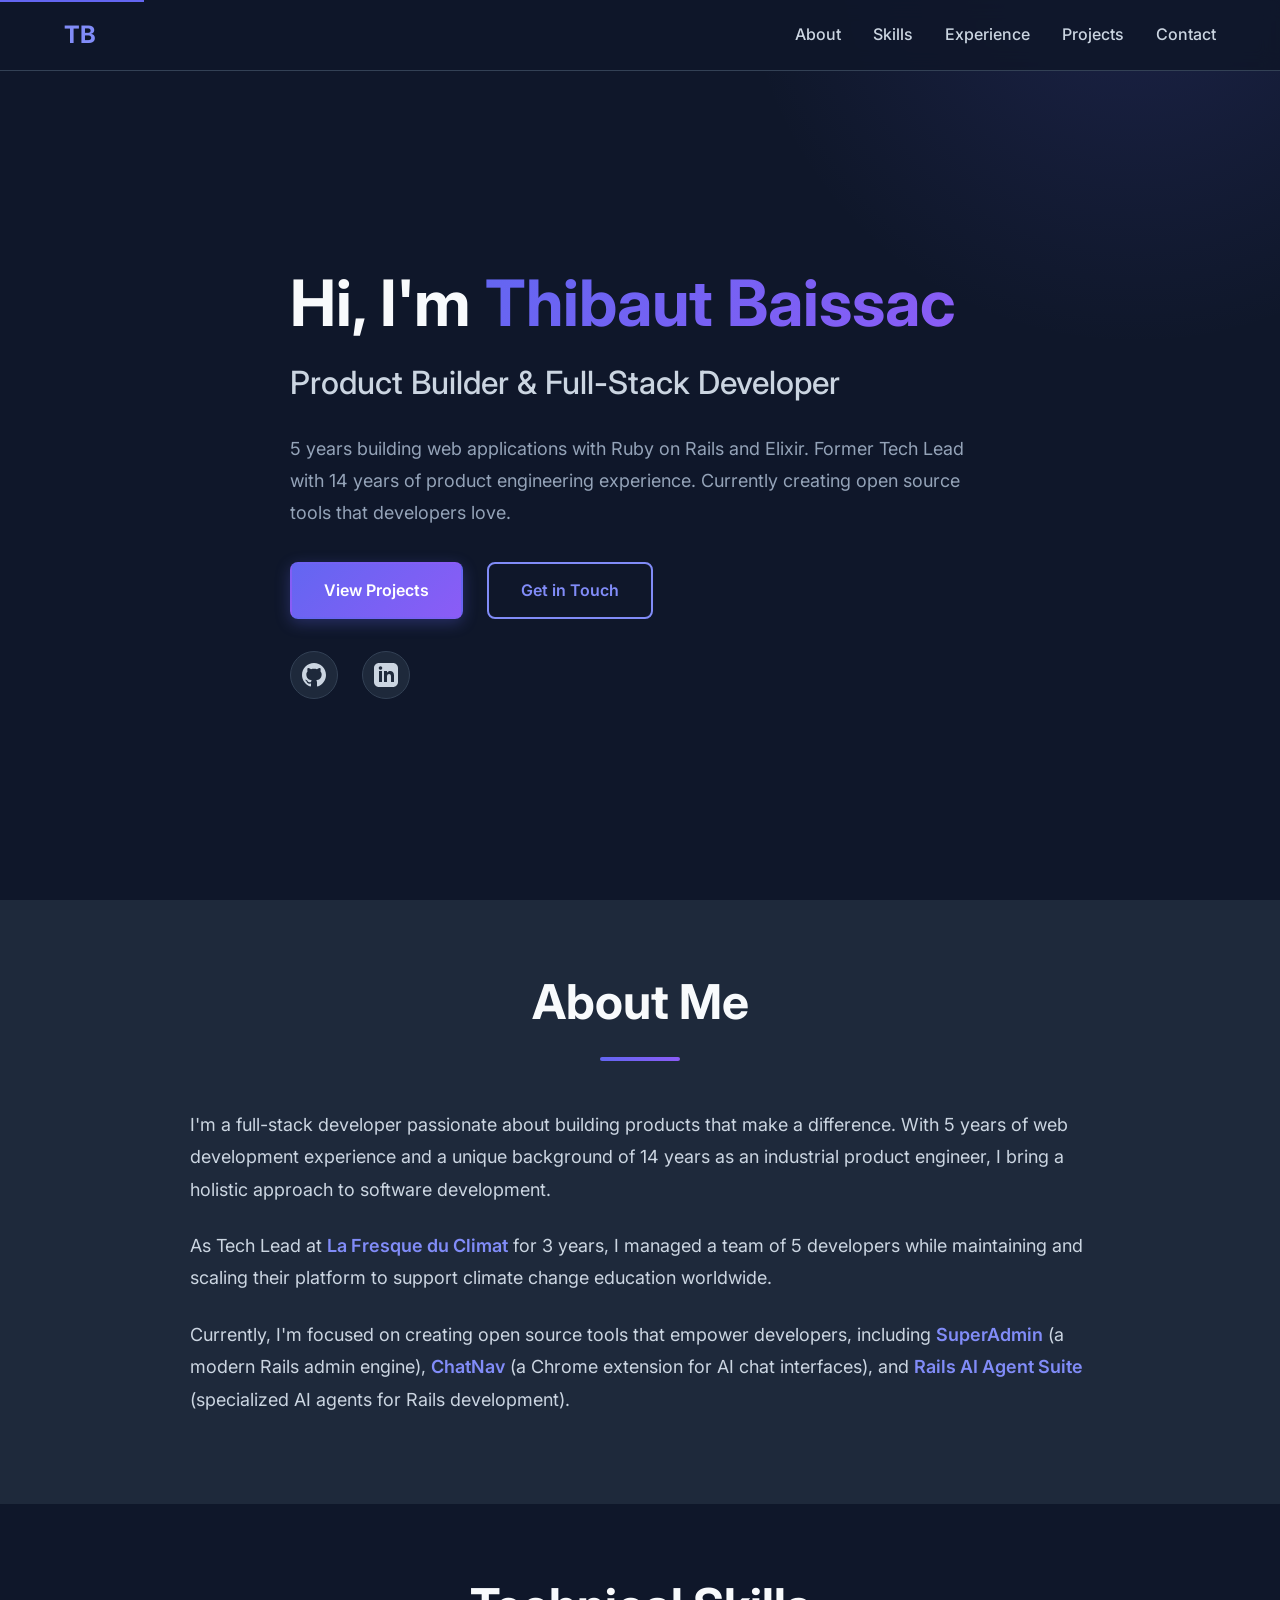
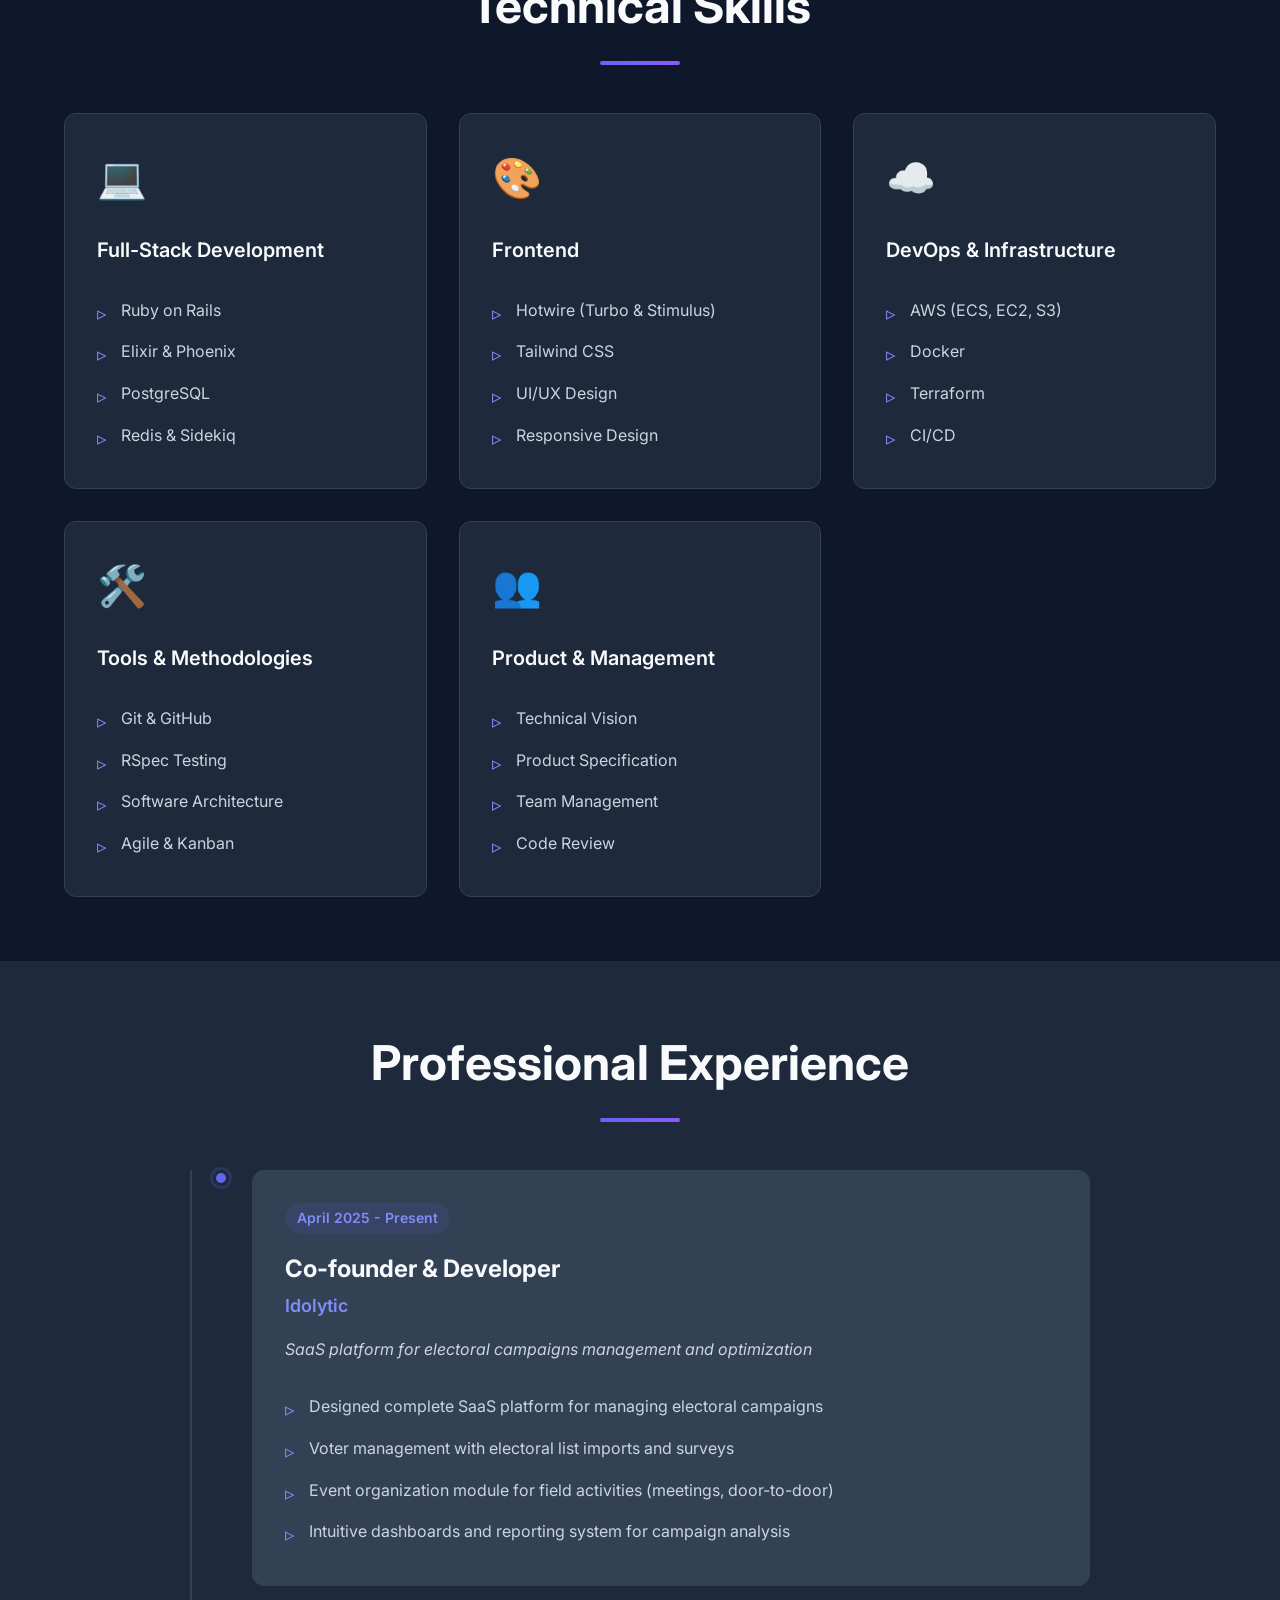
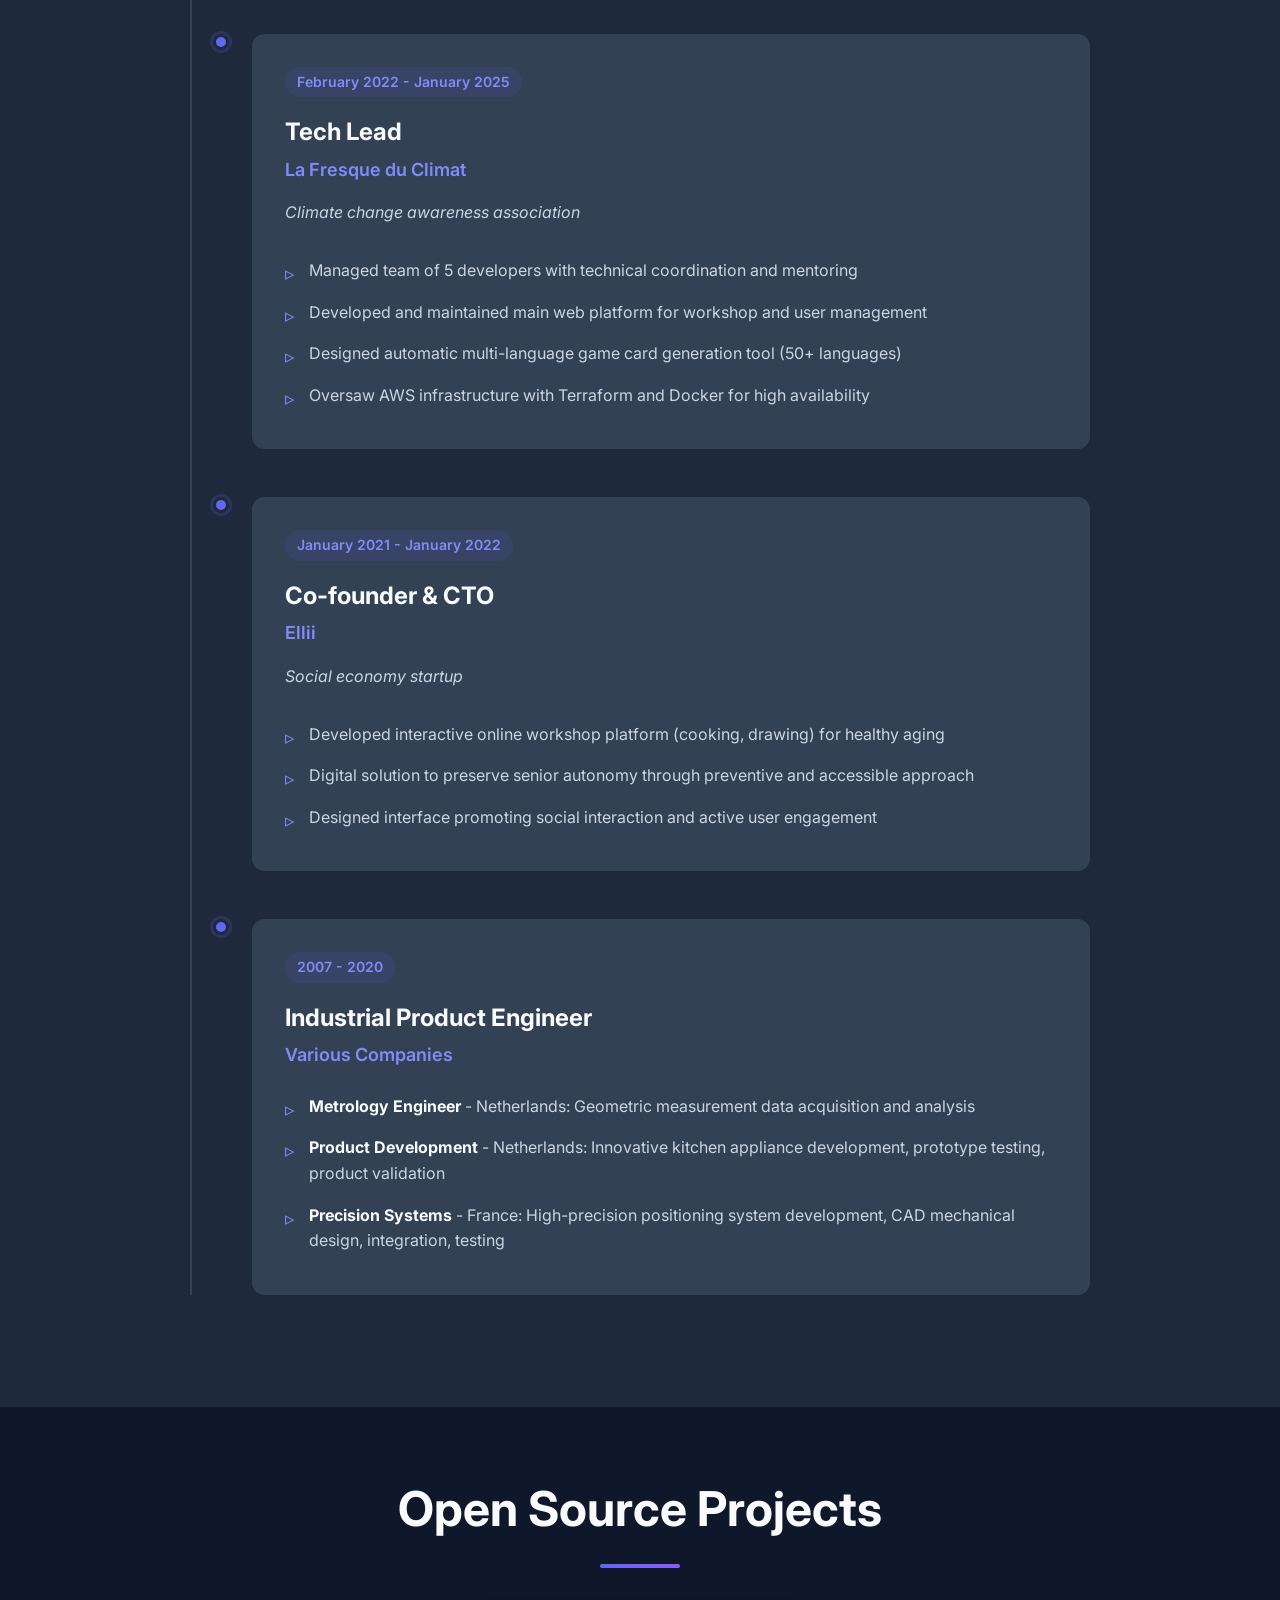
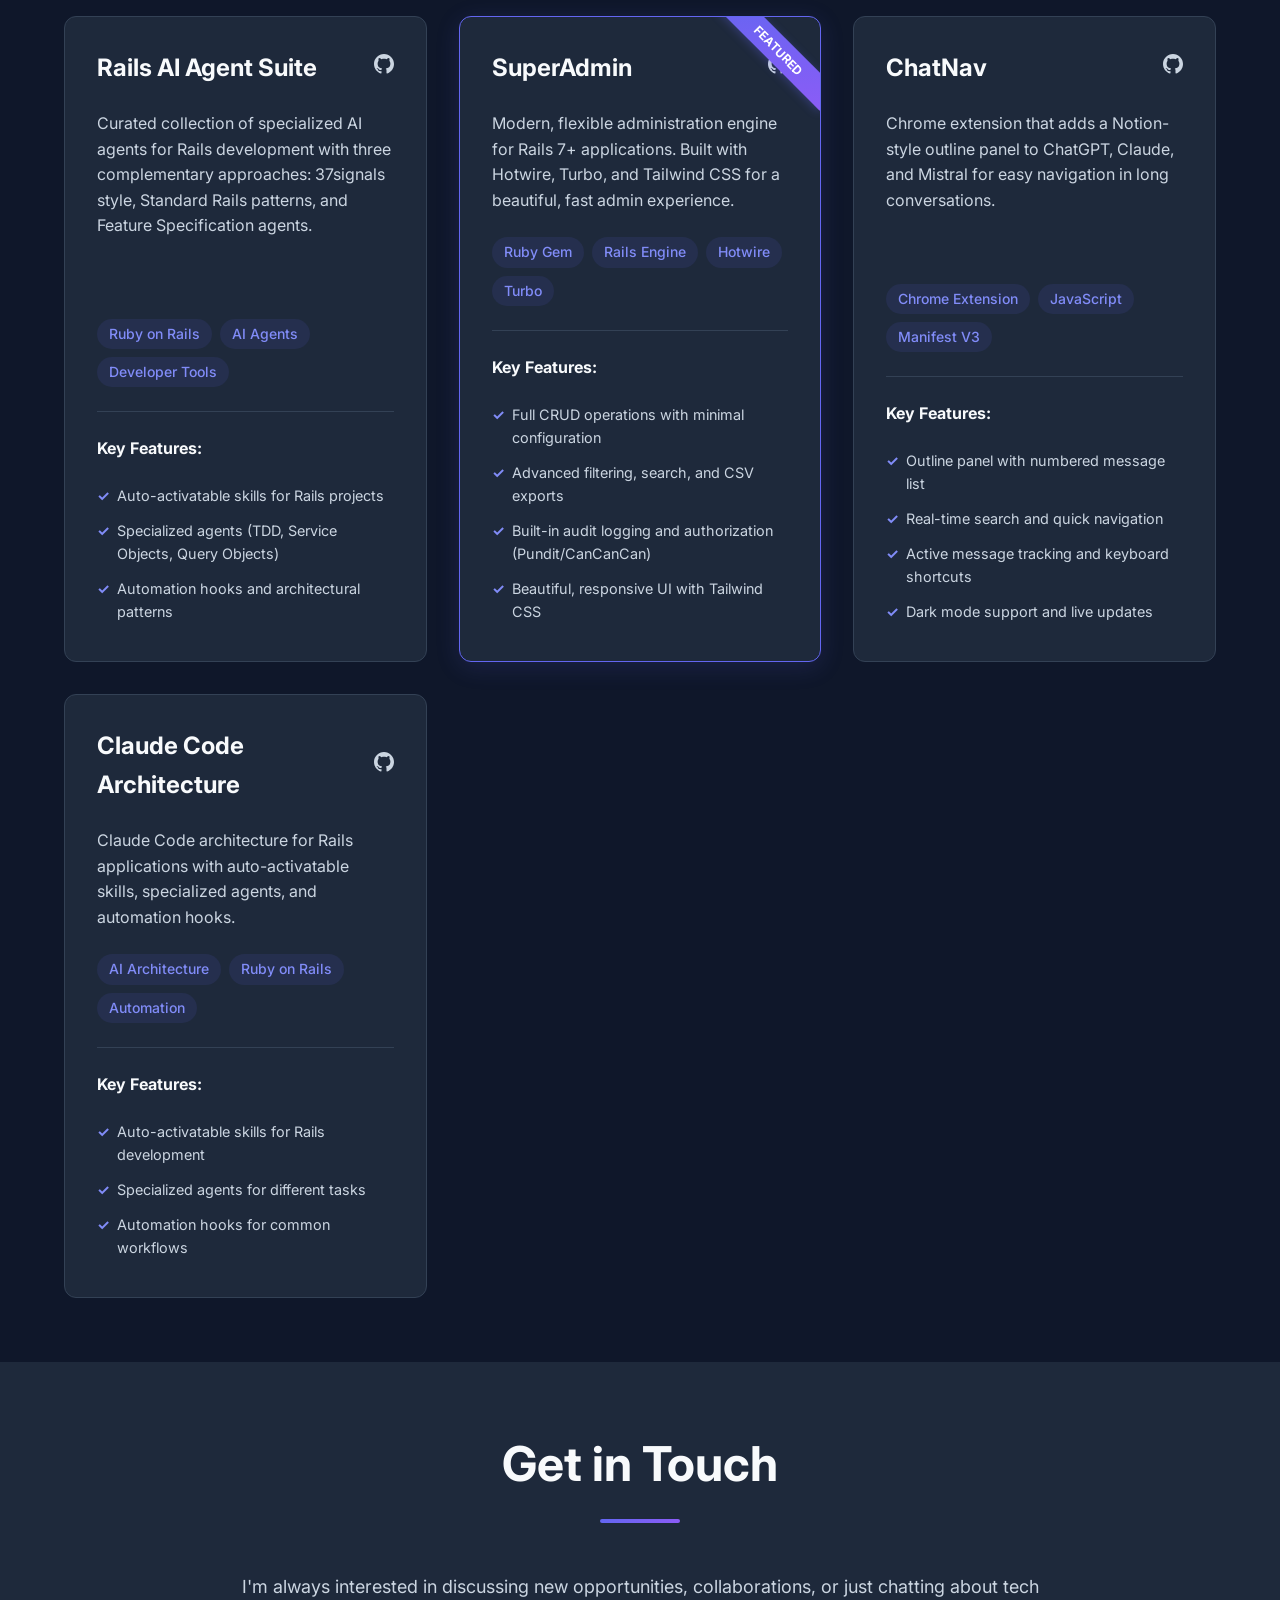
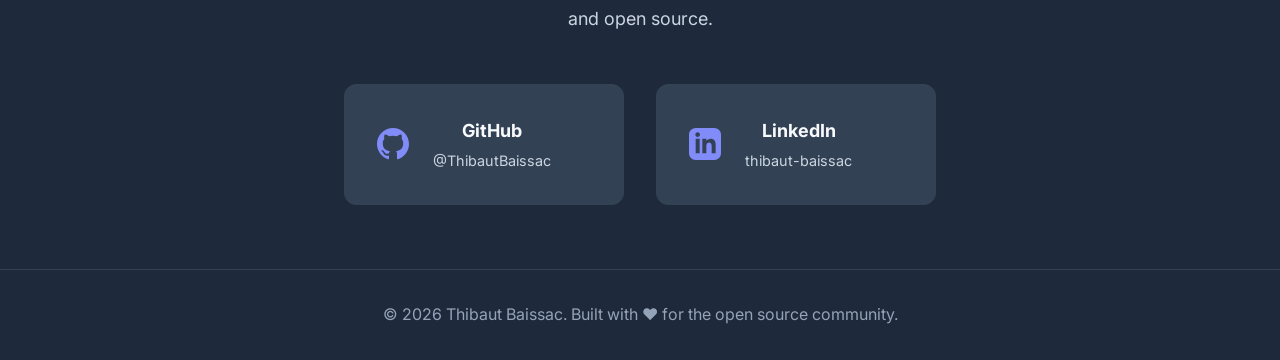
==== index.html @ 6766abdd "Add GitHub Pages portfolio" ====
<!DOCTYPE html>
<html lang="en">
<head>
    <meta charset="UTF-8">
    <meta name="viewport" content="width=device-width, initial-scale=1.0">
    <meta name="description" content="Thibaut Baissac - Product Builder and Full-Stack Developer specializing in Ruby on Rails, Elixir, and open source projects">
    <meta name="keywords" content="Full-Stack Developer, Ruby on Rails, Elixir, Phoenix, Open Source, Tech Lead">
    <meta name="author" content="Thibaut Baissac">
    <title>Thibaut Baissac - Product Builder & Full-Stack Developer</title>
    <link rel="stylesheet" href="styles.css">
    <link rel="preconnect" href="https://fonts.googleapis.com">
    <link rel="preconnect" href="https://fonts.gstatic.com" crossorigin>
    <link href="https://fonts.googleapis.com/css2?family=Inter:wght@300;400;500;600;700&display=swap" rel="stylesheet">
</head>
<body>
    <!-- Navigation -->
    <nav class="navbar">
        <div class="container">
            <div class="nav-content">
                <a href="#" class="logo">TB</a>
                <button class="mobile-menu-btn" aria-label="Toggle menu">
                    <span></span>
                    <span></span>
                    <span></span>
                </button>
                <ul class="nav-links">
                    <li><a href="#about">About</a></li>
                    <li><a href="#skills">Skills</a></li>
                    <li><a href="#experience">Experience</a></li>
                    <li><a href="#projects">Projects</a></li>
                    <li><a href="#contact">Contact</a></li>
                </ul>
            </div>
        </div>
    </nav>

    <!-- Hero Section -->
    <section class="hero">
        <div class="container">
            <div class="hero-content">
                <div class="hero-text">
                    <h1 class="hero-title">
                        Hi, I'm <span class="gradient-text">Thibaut Baissac</span>
                    </h1>
                    <h2 class="hero-subtitle">Product Builder & Full-Stack Developer</h2>
                    <p class="hero-description">
                        5 years building web applications with Ruby on Rails and Elixir.
                        Former Tech Lead with 14 years of product engineering experience.
                        Currently creating open source tools that developers love.
                    </p>
                    <div class="hero-buttons">
                        <a href="#projects" class="btn btn-primary">View Projects</a>
                        <a href="#contact" class="btn btn-secondary">Get in Touch</a>
                    </div>
                    <div class="hero-social">
                        <a href="https://github.com/ThibautBaissac" target="_blank" rel="noopener" aria-label="GitHub">
                            <svg width="24" height="24" fill="currentColor" viewBox="0 0 24 24">
                                <path d="M12 0c-6.626 0-12 5.373-12 12 0 5.302 3.438 9.8 8.207 11.387.599.111.793-.261.793-.577v-2.234c-3.338.726-4.033-1.416-4.033-1.416-.546-1.387-1.333-1.756-1.333-1.756-1.089-.745.083-.729.083-.729 1.205.084 1.839 1.237 1.839 1.237 1.07 1.834 2.807 1.304 3.492.997.107-.775.418-1.305.762-1.604-2.665-.305-5.467-1.334-5.467-5.931 0-1.311.469-2.381 1.236-3.221-.124-.303-.535-1.524.117-3.176 0 0 1.008-.322 3.301 1.23.957-.266 1.983-.399 3.003-.404 1.02.005 2.047.138 3.006.404 2.291-1.552 3.297-1.23 3.297-1.23.653 1.653.242 2.874.118 3.176.77.84 1.235 1.911 1.235 3.221 0 4.609-2.807 5.624-5.479 5.921.43.372.823 1.102.823 2.222v3.293c0 .319.192.694.801.576 4.765-1.589 8.199-6.086 8.199-11.386 0-6.627-5.373-12-12-12z"/>
                            </svg>
                        </a>
                        <a href="https://linkedin.com/in/thibaut-baissac" target="_blank" rel="noopener" aria-label="LinkedIn">
                            <svg width="24" height="24" fill="currentColor" viewBox="0 0 24 24">
                                <path d="M19 0h-14c-2.761 0-5 2.239-5 5v14c0 2.761 2.239 5 5 5h14c2.762 0 5-2.239 5-5v-14c0-2.761-2.238-5-5-5zm-11 19h-3v-11h3v11zm-1.5-12.268c-.966 0-1.75-.79-1.75-1.764s.784-1.764 1.75-1.764 1.75.79 1.75 1.764-.783 1.764-1.75 1.764zm13.5 12.268h-3v-5.604c0-3.368-4-3.113-4 0v5.604h-3v-11h3v1.765c1.396-2.586 7-2.777 7 2.476v6.759z"/>
                            </svg>
                        </a>
                    </div>
                </div>
            </div>
        </div>
    </section>

    <!-- About Section -->
    <section id="about" class="section about-section">
        <div class="container">
            <div class="section-header">
                <h2 class="section-title">About Me</h2>
                <div class="section-line"></div>
            </div>
            <div class="about-content">
                <div class="about-text">
                    <p>
                        I'm a full-stack developer passionate about building products that make a difference.
                        With 5 years of web development experience and a unique background of 14 years as an
                        industrial product engineer, I bring a holistic approach to software development.
                    </p>
                    <p>
                        As Tech Lead at <strong>La Fresque du Climat</strong> for 3 years, I managed a team of
                        5 developers while maintaining and scaling their platform to support climate change education worldwide.
                    </p>
                    <p>
                        Currently, I'm focused on creating open source tools that empower developers, including
                        <strong>SuperAdmin</strong> (a modern Rails admin engine), <strong>ChatNav</strong>
                        (a Chrome extension for AI chat interfaces), and <strong>Rails AI Agent Suite</strong>
                        (specialized AI agents for Rails development).
                    </p>
                </div>
            </div>
        </div>
    </section>

    <!-- Skills Section -->
    <section id="skills" class="section skills-section">
        <div class="container">
            <div class="section-header">
                <h2 class="section-title">Technical Skills</h2>
                <div class="section-line"></div>
            </div>
            <div class="skills-grid">
                <div class="skill-category">
                    <div class="skill-icon">💻</div>
                    <h3>Full-Stack Development</h3>
                    <ul class="skill-list">
                        <li>Ruby on Rails</li>
                        <li>Elixir & Phoenix</li>
                        <li>PostgreSQL</li>
                        <li>Redis & Sidekiq</li>
                    </ul>
                </div>
                <div class="skill-category">
                    <div class="skill-icon">🎨</div>
                    <h3>Frontend</h3>
                    <ul class="skill-list">
                        <li>Hotwire (Turbo & Stimulus)</li>
                        <li>Tailwind CSS</li>
                        <li>UI/UX Design</li>
                        <li>Responsive Design</li>
                    </ul>
                </div>
                <div class="skill-category">
                    <div class="skill-icon">☁️</div>
                    <h3>DevOps & Infrastructure</h3>
                    <ul class="skill-list">
                        <li>AWS (ECS, EC2, S3)</li>
                        <li>Docker</li>
                        <li>Terraform</li>
                        <li>CI/CD</li>
                    </ul>
                </div>
                <div class="skill-category">
                    <div class="skill-icon">🛠️</div>
                    <h3>Tools & Methodologies</h3>
                    <ul class="skill-list">
                        <li>Git & GitHub</li>
                        <li>RSpec Testing</li>
                        <li>Software Architecture</li>
                        <li>Agile & Kanban</li>
                    </ul>
                </div>
                <div class="skill-category">
                    <div class="skill-icon">👥</div>
                    <h3>Product & Management</h3>
                    <ul class="skill-list">
                        <li>Technical Vision</li>
                        <li>Product Specification</li>
                        <li>Team Management</li>
                        <li>Code Review</li>
                    </ul>
                </div>
            </div>
        </div>
    </section>

    <!-- Experience Section -->
    <section id="experience" class="section experience-section">
        <div class="container">
            <div class="section-header">
                <h2 class="section-title">Professional Experience</h2>
                <div class="section-line"></div>
            </div>
            <div class="timeline">
                <div class="timeline-item">
                    <div class="timeline-marker"></div>
                    <div class="timeline-content">
                        <span class="timeline-date">April 2025 - Present</span>
                        <h3>Co-founder & Developer</h3>
                        <h4>Idolytic</h4>
                        <p>SaaS platform for electoral campaigns management and optimization</p>
                        <ul>
                            <li>Designed complete SaaS platform for managing electoral campaigns</li>
                            <li>Voter management with electoral list imports and surveys</li>
                            <li>Event organization module for field activities (meetings, door-to-door)</li>
                            <li>Intuitive dashboards and reporting system for campaign analysis</li>
                        </ul>
                    </div>
                </div>

                <div class="timeline-item">
                    <div class="timeline-marker"></div>
                    <div class="timeline-content">
                        <span class="timeline-date">February 2022 - January 2025</span>
                        <h3>Tech Lead</h3>
                        <h4>La Fresque du Climat</h4>
                        <p>Climate change awareness association</p>
                        <ul>
                            <li>Managed team of 5 developers with technical coordination and mentoring</li>
                            <li>Developed and maintained main web platform for workshop and user management</li>
                            <li>Designed automatic multi-language game card generation tool (50+ languages)</li>
                            <li>Oversaw AWS infrastructure with Terraform and Docker for high availability</li>
                        </ul>
                    </div>
                </div>

                <div class="timeline-item">
                    <div class="timeline-marker"></div>
                    <div class="timeline-content">
                        <span class="timeline-date">January 2021 - January 2022</span>
                        <h3>Co-founder & CTO</h3>
                        <h4>Ellii</h4>
                        <p>Social economy startup</p>
                        <ul>
                            <li>Developed interactive online workshop platform (cooking, drawing) for healthy aging</li>
                            <li>Digital solution to preserve senior autonomy through preventive and accessible approach</li>
                            <li>Designed interface promoting social interaction and active user engagement</li>
                        </ul>
                    </div>
                </div>

                <div class="timeline-item">
                    <div class="timeline-marker"></div>
                    <div class="timeline-content">
                        <span class="timeline-date">2007 - 2020</span>
                        <h3>Industrial Product Engineer</h3>
                        <h4>Various Companies</h4>
                        <ul>
                            <li><strong>Metrology Engineer</strong> - Netherlands: Geometric measurement data acquisition and analysis</li>
                            <li><strong>Product Development</strong> - Netherlands: Innovative kitchen appliance development, prototype testing, product validation</li>
                            <li><strong>Precision Systems</strong> - France: High-precision positioning system development, CAD mechanical design, integration, testing</li>
                        </ul>
                    </div>
                </div>
            </div>
        </div>
    </section>

    <!-- Projects Section -->
    <section id="projects" class="section projects-section">
        <div class="container">
            <div class="section-header">
                <h2 class="section-title">Open Source Projects</h2>
                <div class="section-line"></div>
            </div>
            <div class="projects-grid">
                <!-- Rails AI Agent Suite -->
                <div class="project-card">
                    <div class="project-header">
                        <h3>Rails AI Agent Suite</h3>
                        <a href="https://github.com/ThibautBaissac/rails-ai-agents" target="_blank" rel="noopener" class="project-link">
                            <svg width="20" height="20" fill="currentColor" viewBox="0 0 24 24">
                                <path d="M12 0c-6.626 0-12 5.373-12 12 0 5.302 3.438 9.8 8.207 11.387.599.111.793-.261.793-.577v-2.234c-3.338.726-4.033-1.416-4.033-1.416-.546-1.387-1.333-1.756-1.333-1.756-1.089-.745.083-.729.083-.729 1.205.084 1.839 1.237 1.839 1.237 1.07 1.834 2.807 1.304 3.492.997.107-.775.418-1.305.762-1.604-2.665-.305-5.467-1.334-5.467-5.931 0-1.311.469-2.381 1.236-3.221-.124-.303-.535-1.524.117-3.176 0 0 1.008-.322 3.301 1.23.957-.266 1.983-.399 3.003-.404 1.02.005 2.047.138 3.006.404 2.291-1.552 3.297-1.23 3.297-1.23.653 1.653.242 2.874.118 3.176.77.84 1.235 1.911 1.235 3.221 0 4.609-2.807 5.624-5.479 5.921.43.372.823 1.102.823 2.222v3.293c0 .319.192.694.801.576 4.765-1.589 8.199-6.086 8.199-11.386 0-6.627-5.373-12-12-12z"/>
                            </svg>
                        </a>
                    </div>
                    <p class="project-description">
                        Curated collection of specialized AI agents for Rails development with three complementary approaches:
                        37signals style, Standard Rails patterns, and Feature Specification agents.
                    </p>
                    <div class="project-tags">
                        <span class="tag">Ruby on Rails</span>
                        <span class="tag">AI Agents</span>
                        <span class="tag">Developer Tools</span>
                    </div>
                    <div class="project-features">
                        <h4>Key Features:</h4>
                        <ul>
                            <li>Auto-activatable skills for Rails projects</li>
                            <li>Specialized agents (TDD, Service Objects, Query Objects)</li>
                            <li>Automation hooks and architectural patterns</li>
                        </ul>
                    </div>
                </div>

                <!-- SuperAdmin -->
                <div class="project-card featured">
                    <div class="featured-badge">Featured</div>
                    <div class="project-header">
                        <h3>SuperAdmin</h3>
                        <a href="https://github.com/ThibautBaissac/super_admin" target="_blank" rel="noopener" class="project-link">
                            <svg width="20" height="20" fill="currentColor" viewBox="0 0 24 24">
                                <path d="M12 0c-6.626 0-12 5.373-12 12 0 5.302 3.438 9.8 8.207 11.387.599.111.793-.261.793-.577v-2.234c-3.338.726-4.033-1.416-4.033-1.416-.546-1.387-1.333-1.756-1.333-1.756-1.089-.745.083-.729.083-.729 1.205.084 1.839 1.237 1.839 1.237 1.07 1.834 2.807 1.304 3.492.997.107-.775.418-1.305.762-1.604-2.665-.305-5.467-1.334-5.467-5.931 0-1.311.469-2.381 1.236-3.221-.124-.303-.535-1.524.117-3.176 0 0 1.008-.322 3.301 1.23.957-.266 1.983-.399 3.003-.404 1.02.005 2.047.138 3.006.404 2.291-1.552 3.297-1.23 3.297-1.23.653 1.653.242 2.874.118 3.176.77.84 1.235 1.911 1.235 3.221 0 4.609-2.807 5.624-5.479 5.921.43.372.823 1.102.823 2.222v3.293c0 .319.192.694.801.576 4.765-1.589 8.199-6.086 8.199-11.386 0-6.627-5.373-12-12-12z"/>
                            </svg>
                        </a>
                    </div>
                    <p class="project-description">
                        Modern, flexible administration engine for Rails 7+ applications. Built with Hotwire, Turbo,
                        and Tailwind CSS for a beautiful, fast admin experience.
                    </p>
                    <div class="project-tags">
                        <span class="tag">Ruby Gem</span>
                        <span class="tag">Rails Engine</span>
                        <span class="tag">Hotwire</span>
                        <span class="tag">Turbo</span>
                    </div>
                    <div class="project-features">
                        <h4>Key Features:</h4>
                        <ul>
                            <li>Full CRUD operations with minimal configuration</li>
                            <li>Advanced filtering, search, and CSV exports</li>
                            <li>Built-in audit logging and authorization (Pundit/CanCanCan)</li>
                            <li>Beautiful, responsive UI with Tailwind CSS</li>
                        </ul>
                    </div>
                </div>

                <!-- ChatNav -->
                <div class="project-card">
                    <div class="project-header">
                        <h3>ChatNav</h3>
                        <a href="https://github.com/ThibautBaissac/chatnav" target="_blank" rel="noopener" class="project-link">
                            <svg width="20" height="20" fill="currentColor" viewBox="0 0 24 24">
                                <path d="M12 0c-6.626 0-12 5.373-12 12 0 5.302 3.438 9.8 8.207 11.387.599.111.793-.261.793-.577v-2.234c-3.338.726-4.033-1.416-4.033-1.416-.546-1.387-1.333-1.756-1.333-1.756-1.089-.745.083-.729.083-.729 1.205.084 1.839 1.237 1.839 1.237 1.07 1.834 2.807 1.304 3.492.997.107-.775.418-1.305.762-1.604-2.665-.305-5.467-1.334-5.467-5.931 0-1.311.469-2.381 1.236-3.221-.124-.303-.535-1.524.117-3.176 0 0 1.008-.322 3.301 1.23.957-.266 1.983-.399 3.003-.404 1.02.005 2.047.138 3.006.404 2.291-1.552 3.297-1.23 3.297-1.23.653 1.653.242 2.874.118 3.176.77.84 1.235 1.911 1.235 3.221 0 4.609-2.807 5.624-5.479 5.921.43.372.823 1.102.823 2.222v3.293c0 .319.192.694.801.576 4.765-1.589 8.199-6.086 8.199-11.386 0-6.627-5.373-12-12-12z"/>
                            </svg>
                        </a>
                    </div>
                    <p class="project-description">
                        Chrome extension that adds a Notion-style outline panel to ChatGPT, Claude, and Mistral
                        for easy navigation in long conversations.
                    </p>
                    <div class="project-tags">
                        <span class="tag">Chrome Extension</span>
                        <span class="tag">JavaScript</span>
                        <span class="tag">Manifest V3</span>
                    </div>
                    <div class="project-features">
                        <h4>Key Features:</h4>
                        <ul>
                            <li>Outline panel with numbered message list</li>
                            <li>Real-time search and quick navigation</li>
                            <li>Active message tracking and keyboard shortcuts</li>
                            <li>Dark mode support and live updates</li>
                        </ul>
                    </div>
                </div>

                <!-- Claude Code Architecture -->
                <div class="project-card">
                    <div class="project-header">
                        <h3>Claude Code Architecture</h3>
                        <a href="https://github.com/ThibautBaissac/claude-code-architecture" target="_blank" rel="noopener" class="project-link">
                            <svg width="20" height="20" fill="currentColor" viewBox="0 0 24 24">
                                <path d="M12 0c-6.626 0-12 5.373-12 12 0 5.302 3.438 9.8 8.207 11.387.599.111.793-.261.793-.577v-2.234c-3.338.726-4.033-1.416-4.033-1.416-.546-1.387-1.333-1.756-1.333-1.756-1.089-.745.083-.729.083-.729 1.205.084 1.839 1.237 1.839 1.237 1.07 1.834 2.807 1.304 3.492.997.107-.775.418-1.305.762-1.604-2.665-.305-5.467-1.334-5.467-5.931 0-1.311.469-2.381 1.236-3.221-.124-.303-.535-1.524.117-3.176 0 0 1.008-.322 3.301 1.23.957-.266 1.983-.399 3.003-.404 1.02.005 2.047.138 3.006.404 2.291-1.552 3.297-1.23 3.297-1.23.653 1.653.242 2.874.118 3.176.77.84 1.235 1.911 1.235 3.221 0 4.609-2.807 5.624-5.479 5.921.43.372.823 1.102.823 2.222v3.293c0 .319.192.694.801.576 4.765-1.589 8.199-6.086 8.199-11.386 0-6.627-5.373-12-12-12z"/>
                            </svg>
                        </a>
                    </div>
                    <p class="project-description">
                        Claude Code architecture for Rails applications with auto-activatable skills,
                        specialized agents, and automation hooks.
                    </p>
                    <div class="project-tags">
                        <span class="tag">AI Architecture</span>
                        <span class="tag">Ruby on Rails</span>
                        <span class="tag">Automation</span>
                    </div>
                    <div class="project-features">
                        <h4>Key Features:</h4>
                        <ul>
                            <li>Auto-activatable skills for Rails development</li>
                            <li>Specialized agents for different tasks</li>
                            <li>Automation hooks for common workflows</li>
                        </ul>
                    </div>
                </div>
            </div>
        </div>
    </section>

    <!-- Contact Section -->
    <section id="contact" class="section contact-section">
        <div class="container">
            <div class="section-header">
                <h2 class="section-title">Get in Touch</h2>
                <div class="section-line"></div>
            </div>
            <div class="contact-content">
                <p class="contact-intro">
                    I'm always interested in discussing new opportunities, collaborations,
                    or just chatting about tech and open source.
                </p>
                <div class="contact-methods">
                    <a href="https://github.com/ThibautBaissac" target="_blank" rel="noopener" class="contact-card">
                        <svg width="32" height="32" fill="currentColor" viewBox="0 0 24 24">
                            <path d="M12 0c-6.626 0-12 5.373-12 12 0 5.302 3.438 9.8 8.207 11.387.599.111.793-.261.793-.577v-2.234c-3.338.726-4.033-1.416-4.033-1.416-.546-1.387-1.333-1.756-1.333-1.756-1.089-.745.083-.729.083-.729 1.205.084 1.839 1.237 1.839 1.237 1.07 1.834 2.807 1.304 3.492.997.107-.775.418-1.305.762-1.604-2.665-.305-5.467-1.334-5.467-5.931 0-1.311.469-2.381 1.236-3.221-.124-.303-.535-1.524.117-3.176 0 0 1.008-.322 3.301 1.23.957-.266 1.983-.399 3.003-.404 1.02.005 2.047.138 3.006.404 2.291-1.552 3.297-1.23 3.297-1.23.653 1.653.242 2.874.118 3.176.77.84 1.235 1.911 1.235 3.221 0 4.609-2.807 5.624-5.479 5.921.43.372.823 1.102.823 2.222v3.293c0 .319.192.694.801.576 4.765-1.589 8.199-6.086 8.199-11.386 0-6.627-5.373-12-12-12z"/>
                        </svg>
                        <div>
                            <h3>GitHub</h3>
                            <p>@ThibautBaissac</p>
                        </div>
                    </a>
                    <a href="https://linkedin.com/in/thibaut-baissac" target="_blank" rel="noopener" class="contact-card">
                        <svg width="32" height="32" fill="currentColor" viewBox="0 0 24 24">
                            <path d="M19 0h-14c-2.761 0-5 2.239-5 5v14c0 2.761 2.239 5 5 5h14c2.762 0 5-2.239 5-5v-14c0-2.761-2.238-5-5-5zm-11 19h-3v-11h3v11zm-1.5-12.268c-.966 0-1.75-.79-1.75-1.764s.784-1.764 1.75-1.764 1.75.79 1.75 1.764-.783 1.764-1.75 1.764zm13.5 12.268h-3v-5.604c0-3.368-4-3.113-4 0v5.604h-3v-11h3v1.765c1.396-2.586 7-2.777 7 2.476v6.759z"/>
                        </svg>
                        <div>
                            <h3>LinkedIn</h3>
                            <p>thibaut-baissac</p>
                        </div>
                    </a>
                </div>
            </div>
        </div>
    </section>

    <!-- Footer -->
    <footer class="footer">
        <div class="container">
            <p>&copy; 2026 Thibaut Baissac. Built with ❤️ for the open source community.</p>
        </div>
    </footer>

    <script src="script.js"></script>
</body>
</html>
---- styles.css ----
/* ======================
   CSS Variables
   ====================== */
:root {
    /* Colors */
    --primary-color: #6366f1;
    --primary-dark: #4f46e5;
    --primary-light: #818cf8;
    --secondary-color: #8b5cf6;
    --accent-color: #06b6d4;

    --bg-primary: #0f172a;
    --bg-secondary: #1e293b;
    --bg-tertiary: #334155;

    --text-primary: #f8fafc;
    --text-secondary: #cbd5e1;
    --text-muted: #94a3b8;

    --border-color: #334155;
    --shadow-color: rgba(0, 0, 0, 0.3);

    /* Typography */
    --font-primary: 'Inter', -apple-system, BlinkMacSystemFont, 'Segoe UI', sans-serif;
    --font-mono: 'Fira Code', 'Courier New', monospace;

    /* Spacing */
    --spacing-xs: 0.5rem;
    --spacing-sm: 1rem;
    --spacing-md: 1.5rem;
    --spacing-lg: 2rem;
    --spacing-xl: 3rem;
    --spacing-2xl: 4rem;

    /* Layout */
    --container-width: 1200px;
    --border-radius: 12px;
    --border-radius-sm: 8px;

    /* Transitions */
    --transition-fast: 0.2s ease;
    --transition-normal: 0.3s ease;
    --transition-slow: 0.5s ease;
}

/* ======================
   Reset & Base Styles
   ====================== */
* {
    margin: 0;
    padding: 0;
    box-sizing: border-box;
}

html {
    scroll-behavior: smooth;
}

body {
    font-family: var(--font-primary);
    font-size: 16px;
    line-height: 1.6;
    color: var(--text-primary);
    background-color: var(--bg-primary);
    overflow-x: hidden;
}

a {
    text-decoration: none;
    color: inherit;
    transition: color var(--transition-fast);
}

ul {
    list-style: none;
}

img {
    max-width: 100%;
    height: auto;
    display: block;
}

/* ======================
   Utility Classes
   ====================== */
.container {
    max-width: var(--container-width);
    margin: 0 auto;
    padding: 0 var(--spacing-md);
}

.gradient-text {
    background: linear-gradient(135deg, var(--primary-color) 0%, var(--secondary-color) 100%);
    -webkit-background-clip: text;
    -webkit-text-fill-color: transparent;
    background-clip: text;
}

/* ======================
   Navigation
   ====================== */
.navbar {
    position: fixed;
    top: 0;
    left: 0;
    right: 0;
    background: rgba(15, 23, 42, 0.9);
    backdrop-filter: blur(10px);
    border-bottom: 1px solid var(--border-color);
    z-index: 1000;
    transition: background var(--transition-normal);
}

.navbar.scrolled {
    background: rgba(15, 23, 42, 0.95);
    box-shadow: 0 4px 20px var(--shadow-color);
}

.nav-content {
    display: flex;
    justify-content: space-between;
    align-items: center;
    padding: var(--spacing-sm) 0;
}

.logo {
    font-size: 1.5rem;
    font-weight: 700;
    color: var(--primary-light);
    transition: transform var(--transition-fast);
}

.logo:hover {
    transform: scale(1.05);
}

.nav-links {
    display: flex;
    gap: var(--spacing-lg);
}

.nav-links a {
    color: var(--text-secondary);
    font-weight: 500;
    position: relative;
    padding: 0.5rem 0;
    transition: color var(--transition-fast);
}

.nav-links a::after {
    content: '';
    position: absolute;
    bottom: 0;
    left: 0;
    width: 0;
    height: 2px;
    background: var(--primary-color);
    transition: width var(--transition-fast);
}

.nav-links a:hover {
    color: var(--text-primary);
}

.nav-links a:hover::after {
    width: 100%;
}

.mobile-menu-btn {
    display: none;
    flex-direction: column;
    gap: 5px;
    background: none;
    border: none;
    cursor: pointer;
    padding: 0.5rem;
}

.mobile-menu-btn span {
    width: 25px;
    height: 3px;
    background: var(--text-primary);
    border-radius: 2px;
    transition: all var(--transition-fast);
}

/* ======================
   Hero Section
   ====================== */
.hero {
    min-height: 100vh;
    display: flex;
    align-items: center;
    position: relative;
    padding: calc(80px + var(--spacing-xl)) 0 var(--spacing-2xl);
    overflow: hidden;
}

.hero::before {
    content: '';
    position: absolute;
    top: -50%;
    right: -20%;
    width: 800px;
    height: 800px;
    background: radial-gradient(circle, rgba(99, 102, 241, 0.15) 0%, transparent 70%);
    border-radius: 50%;
    pointer-events: none;
    animation: float 20s ease-in-out infinite;
}

@keyframes float {
    0%, 100% { transform: translate(0, 0) scale(1); }
    33% { transform: translate(50px, -50px) scale(1.1); }
    66% { transform: translate(-30px, 30px) scale(0.9); }
}

.hero-content {
    position: relative;
    z-index: 1;
}

.hero-title {
    font-size: clamp(2.5rem, 5vw, 4rem);
    font-weight: 700;
    line-height: 1.2;
    margin-bottom: var(--spacing-sm);
    animation: fadeInUp 0.8s ease;
}

.hero-subtitle {
    font-size: clamp(1.5rem, 3vw, 2rem);
    font-weight: 500;
    color: var(--text-secondary);
    margin-bottom: var(--spacing-md);
    animation: fadeInUp 0.8s ease 0.2s both;
}

.hero-description {
    font-size: 1.125rem;
    color: var(--text-muted);
    max-width: 700px;
    margin-bottom: var(--spacing-lg);
    line-height: 1.8;
    animation: fadeInUp 0.8s ease 0.4s both;
}

.hero-buttons {
    display: flex;
    gap: var(--spacing-md);
    margin-bottom: var(--spacing-lg);
    animation: fadeInUp 0.8s ease 0.6s both;
    flex-wrap: wrap;
}

.btn {
    padding: 0.875rem 2rem;
    border-radius: var(--border-radius-sm);
    font-weight: 600;
    font-size: 1rem;
    transition: all var(--transition-fast);
    cursor: pointer;
    border: 2px solid transparent;
    display: inline-block;
}

.btn-primary {
    background: linear-gradient(135deg, var(--primary-color) 0%, var(--secondary-color) 100%);
    color: white;
    box-shadow: 0 4px 15px rgba(99, 102, 241, 0.3);
}

.btn-primary:hover {
    transform: translateY(-2px);
    box-shadow: 0 6px 25px rgba(99, 102, 241, 0.4);
}

.btn-secondary {
    background: transparent;
    color: var(--primary-light);
    border-color: var(--primary-light);
}

.btn-secondary:hover {
    background: var(--primary-color);
    color: white;
    transform: translateY(-2px);
}

.hero-social {
    display: flex;
    gap: var(--spacing-md);
    animation: fadeInUp 0.8s ease 0.8s both;
}

.hero-social a {
    width: 48px;
    height: 48px;
    border-radius: 50%;
    background: var(--bg-secondary);
    display: flex;
    align-items: center;
    justify-content: center;
    color: var(--text-secondary);
    border: 1px solid var(--border-color);
    transition: all var(--transition-fast);
}

.hero-social a:hover {
    background: var(--primary-color);
    color: white;
    transform: translateY(-3px);
    box-shadow: 0 4px 15px rgba(99, 102, 241, 0.3);
}

@keyframes fadeInUp {
    from {
        opacity: 0;
        transform: translateY(30px);
    }
    to {
        opacity: 1;
        transform: translateY(0);
    }
}

/* ======================
   Section Styles
   ====================== */
.section {
    padding: var(--spacing-2xl) 0;
}

.section-header {
    text-align: center;
    margin-bottom: var(--spacing-xl);
}

.section-title {
    font-size: clamp(2rem, 4vw, 3rem);
    font-weight: 700;
    margin-bottom: var(--spacing-sm);
    position: relative;
    display: inline-block;
}

.section-line {
    width: 80px;
    height: 4px;
    background: linear-gradient(90deg, var(--primary-color), var(--secondary-color));
    margin: 0 auto;
    border-radius: 2px;
}

/* ======================
   About Section
   ====================== */
.about-section {
    background: var(--bg-secondary);
}

.about-content {
    max-width: 900px;
    margin: 0 auto;
}

.about-text {
    font-size: 1.125rem;
    line-height: 1.8;
    color: var(--text-secondary);
}

.about-text p {
    margin-bottom: var(--spacing-md);
}

.about-text strong {
    color: var(--primary-light);
    font-weight: 600;
}

/* ======================
   Skills Section
   ====================== */
.skills-grid {
    display: grid;
    grid-template-columns: repeat(auto-fit, minmax(280px, 1fr));
    gap: var(--spacing-lg);
    margin-top: var(--spacing-xl);
}

.skill-category {
    background: var(--bg-secondary);
    padding: var(--spacing-lg);
    border-radius: var(--border-radius);
    border: 1px solid var(--border-color);
    transition: all var(--transition-normal);
    position: relative;
    overflow: hidden;
}

.skill-category::before {
    content: '';
    position: absolute;
    top: 0;
    left: 0;
    width: 100%;
    height: 4px;
    background: linear-gradient(90deg, var(--primary-color), var(--secondary-color));
    transform: scaleX(0);
    transform-origin: left;
    transition: transform var(--transition-normal);
}

.skill-category:hover::before {
    transform: scaleX(1);
}

.skill-category:hover {
    transform: translateY(-5px);
    border-color: var(--primary-color);
    box-shadow: 0 10px 30px rgba(99, 102, 241, 0.2);
}

.skill-icon {
    font-size: 2.5rem;
    margin-bottom: var(--spacing-md);
}

.skill-category h3 {
    font-size: 1.25rem;
    font-weight: 600;
    margin-bottom: var(--spacing-md);
    color: var(--text-primary);
}

.skill-list {
    list-style: none;
}

.skill-list li {
    padding: 0.5rem 0;
    color: var(--text-secondary);
    position: relative;
    padding-left: 1.5rem;
}

.skill-list li::before {
    content: '▹';
    position: absolute;
    left: 0;
    color: var(--primary-light);
    font-size: 1.2rem;
}

/* ======================
   Experience Section
   ====================== */
.experience-section {
    background: var(--bg-secondary);
}

.timeline {
    position: relative;
    max-width: 900px;
    margin: 0 auto;
    padding-left: 30px;
}

.timeline::before {
    content: '';
    position: absolute;
    left: 0;
    top: 0;
    bottom: 0;
    width: 2px;
    background: var(--border-color);
}

.timeline-item {
    position: relative;
    margin-bottom: var(--spacing-xl);
    padding-left: var(--spacing-lg);
}

.timeline-marker {
    position: absolute;
    left: -7px;
    top: 0;
    width: 16px;
    height: 16px;
    border-radius: 50%;
    background: var(--primary-color);
    border: 3px solid var(--bg-secondary);
    box-shadow: 0 0 0 3px rgba(99, 102, 241, 0.2);
    transition: all var(--transition-normal);
}

.timeline-item:hover .timeline-marker {
    transform: scale(1.3);
    box-shadow: 0 0 0 6px rgba(99, 102, 241, 0.3);
}

.timeline-content {
    background: var(--bg-tertiary);
    padding: var(--spacing-lg);
    border-radius: var(--border-radius);
    border: 1px solid var(--border-color);
    transition: all var(--transition-normal);
}

.timeline-item:hover .timeline-content {
    transform: translateX(10px);
    border-color: var(--primary-color);
    box-shadow: 0 5px 20px rgba(99, 102, 241, 0.15);
}

.timeline-date {
    display: inline-block;
    padding: 0.25rem 0.75rem;
    background: rgba(99, 102, 241, 0.1);
    color: var(--primary-light);
    border-radius: 20px;
    font-size: 0.875rem;
    font-weight: 600;
    margin-bottom: var(--spacing-sm);
}

.timeline-content h3 {
    font-size: 1.5rem;
    color: var(--text-primary);
    margin-bottom: 0.25rem;
}

.timeline-content h4 {
    font-size: 1.125rem;
    color: var(--primary-light);
    margin-bottom: var(--spacing-sm);
    font-weight: 600;
}

.timeline-content p {
    color: var(--text-secondary);
    margin-bottom: var(--spacing-md);
    font-style: italic;
}

.timeline-content ul {
    list-style: none;
}

.timeline-content ul li {
    padding: 0.5rem 0;
    padding-left: 1.5rem;
    color: var(--text-secondary);
    position: relative;
    line-height: 1.6;
}

.timeline-content ul li::before {
    content: '▹';
    position: absolute;
    left: 0;
    color: var(--primary-light);
    font-size: 1.2rem;
}

.timeline-content ul li strong {
    color: var(--text-primary);
}

/* ======================
   Projects Section
   ====================== */
.projects-grid {
    display: grid;
    grid-template-columns: repeat(auto-fit, minmax(350px, 1fr));
    gap: var(--spacing-lg);
    margin-top: var(--spacing-xl);
}

.project-card {
    background: var(--bg-secondary);
    border: 1px solid var(--border-color);
    border-radius: var(--border-radius);
    padding: var(--spacing-lg);
    transition: all var(--transition-normal);
    position: relative;
    overflow: hidden;
    display: flex;
    flex-direction: column;
}

.project-card::before {
    content: '';
    position: absolute;
    top: 0;
    left: 0;
    width: 100%;
    height: 4px;
    background: linear-gradient(90deg, var(--primary-color), var(--secondary-color));
    transform: scaleX(0);
    transform-origin: left;
    transition: transform var(--transition-normal);
}

.project-card:hover::before {
    transform: scaleX(1);
}

.project-card:hover {
    transform: translateY(-8px);
    border-color: var(--primary-color);
    box-shadow: 0 15px 40px rgba(99, 102, 241, 0.2);
}

.project-card.featured {
    border-color: var(--primary-color);
    box-shadow: 0 5px 25px rgba(99, 102, 241, 0.15);
}

.featured-badge {
    position: absolute;
    top: 20px;
    right: -30px;
    background: linear-gradient(135deg, var(--primary-color), var(--secondary-color));
    color: white;
    padding: 0.25rem 2.5rem;
    font-size: 0.75rem;
    font-weight: 700;
    text-transform: uppercase;
    transform: rotate(45deg);
    box-shadow: 0 2px 10px rgba(99, 102, 241, 0.3);
}

.project-header {
    display: flex;
    justify-content: space-between;
    align-items: center;
    margin-bottom: var(--spacing-md);
}

.project-header h3 {
    font-size: 1.5rem;
    color: var(--text-primary);
}

.project-link {
    color: var(--text-secondary);
    transition: all var(--transition-fast);
}

.project-link:hover {
    color: var(--primary-light);
    transform: scale(1.1);
}

.project-description {
    color: var(--text-secondary);
    line-height: 1.6;
    margin-bottom: var(--spacing-md);
    flex-grow: 1;
}

.project-tags {
    display: flex;
    flex-wrap: wrap;
    gap: 0.5rem;
    margin-bottom: var(--spacing-md);
}

.tag {
    padding: 0.25rem 0.75rem;
    background: rgba(99, 102, 241, 0.1);
    color: var(--primary-light);
    border-radius: 20px;
    font-size: 0.875rem;
    font-weight: 500;
}

.project-features {
    margin-top: auto;
    padding-top: var(--spacing-md);
    border-top: 1px solid var(--border-color);
}

.project-features h4 {
    font-size: 1rem;
    color: var(--text-primary);
    margin-bottom: var(--spacing-sm);
}

.project-features ul {
    list-style: none;
}

.project-features li {
    padding: 0.375rem 0;
    padding-left: 1.25rem;
    color: var(--text-secondary);
    position: relative;
    font-size: 0.9rem;
}

.project-features li::before {
    content: '✓';
    position: absolute;
    left: 0;
    color: var(--primary-light);
    font-weight: bold;
}

/* ======================
   Contact Section
   ====================== */
.contact-section {
    background: var(--bg-secondary);
}

.contact-content {
    max-width: 800px;
    margin: 0 auto;
    text-align: center;
}

.contact-intro {
    font-size: 1.125rem;
    color: var(--text-secondary);
    margin-bottom: var(--spacing-xl);
    line-height: 1.8;
}

.contact-methods {
    display: flex;
    gap: var(--spacing-lg);
    justify-content: center;
    flex-wrap: wrap;
}

.contact-card {
    display: flex;
    align-items: center;
    gap: var(--spacing-md);
    background: var(--bg-tertiary);
    padding: var(--spacing-lg);
    border-radius: var(--border-radius);
    border: 1px solid var(--border-color);
    transition: all var(--transition-normal);
    min-width: 280px;
}

.contact-card:hover {
    transform: translateY(-5px);
    border-color: var(--primary-color);
    box-shadow: 0 10px 30px rgba(99, 102, 241, 0.2);
}

.contact-card svg {
    color: var(--primary-light);
    transition: transform var(--transition-fast);
}

.contact-card:hover svg {
    transform: scale(1.1);
}

.contact-card h3 {
    font-size: 1.125rem;
    color: var(--text-primary);
    margin-bottom: 0.25rem;
}

.contact-card p {
    color: var(--text-secondary);
    font-size: 0.9rem;
}

/* ======================
   Footer
   ====================== */
.footer {
    background: var(--bg-secondary);
    border-top: 1px solid var(--border-color);
    padding: var(--spacing-lg) 0;
    text-align: center;
    color: var(--text-muted);
}

/* ======================
   Responsive Design
   ====================== */
@media (max-width: 768px) {
    .mobile-menu-btn {
        display: flex;
    }

    .nav-links {
        position: fixed;
        top: 70px;
        left: 0;
        right: 0;
        background: rgba(15, 23, 42, 0.98);
        backdrop-filter: blur(10px);
        flex-direction: column;
        padding: var(--spacing-lg);
        gap: var(--spacing-md);
        transform: translateY(-100%);
        opacity: 0;
        visibility: hidden;
        transition: all var(--transition-normal);
        border-bottom: 1px solid var(--border-color);
    }

    .nav-links.active {
        transform: translateY(0);
        opacity: 1;
        visibility: visible;
    }

    .hero {
        padding: calc(80px + var(--spacing-lg)) 0 var(--spacing-xl);
    }

    .hero-buttons {
        flex-direction: column;
    }

    .btn {
        width: 100%;
        text-align: center;
    }

    .skills-grid {
        grid-template-columns: 1fr;
    }

    .timeline {
        padding-left: 20px;
    }

    .timeline-item {
        padding-left: var(--spacing-md);
    }

    .projects-grid {
        grid-template-columns: 1fr;
    }

    .contact-methods {
        flex-direction: column;
    }

    .contact-card {
        width: 100%;
    }
}

@media (max-width: 480px) {
    .hero-title {
        font-size: 2rem;
    }

    .hero-subtitle {
        font-size: 1.25rem;
    }

    .section-title {
        font-size: 1.75rem;
    }
}

/* ======================
   Animations
   ====================== */
.fade-in {
    animation: fadeIn 1s ease;
}

@keyframes fadeIn {
    from {
        opacity: 0;
    }
    to {
        opacity: 1;
    }
}

.slide-in-left {
    animation: slideInLeft 0.8s ease;
}

@keyframes slideInLeft {
    from {
        opacity: 0;
        transform: translateX(-50px);
    }
    to {
        opacity: 1;
        transform: translateX(0);
    }
}

.slide-in-right {
    animation: slideInRight 0.8s ease;
}

@keyframes slideInRight {
    from {
        opacity: 0;
        transform: translateX(50px);
    }
    to {
        opacity: 1;
        transform: translateX(0);
    }
}

/* Scroll animations */
[data-scroll] {
    opacity: 0;
    transform: translateY(30px);
    transition: opacity 0.6s ease, transform 0.6s ease;
}

[data-scroll].in-view {
    opacity: 1;
    transform: translateY(0);
}

/* Custom scrollbar */
::-webkit-scrollbar {
    width: 12px;
}

::-webkit-scrollbar-track {
    background: var(--bg-primary);
}

::-webkit-scrollbar-thumb {
    background: var(--bg-tertiary);
    border-radius: 6px;
}

::-webkit-scrollbar-thumb:hover {
    background: var(--primary-color);
}

/* Selection */
::selection {
    background: var(--primary-color);
    color: white;
}
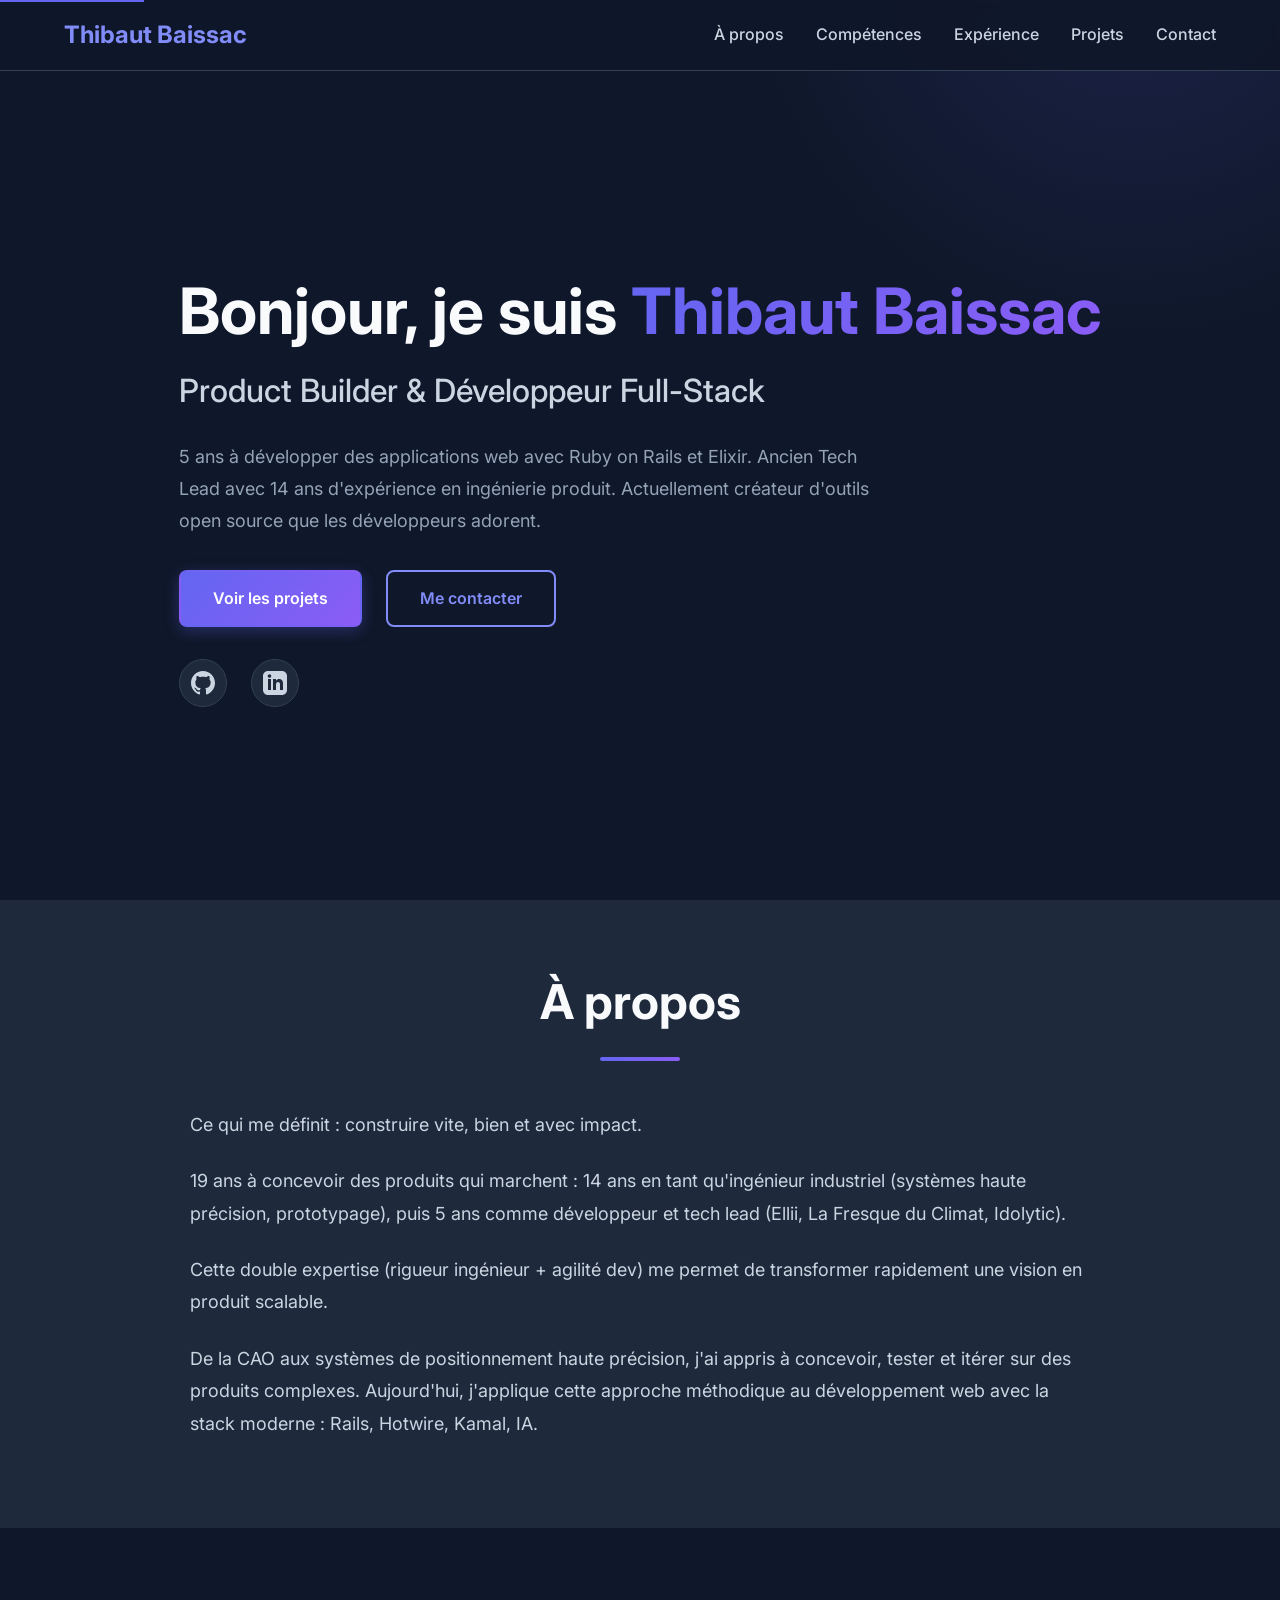
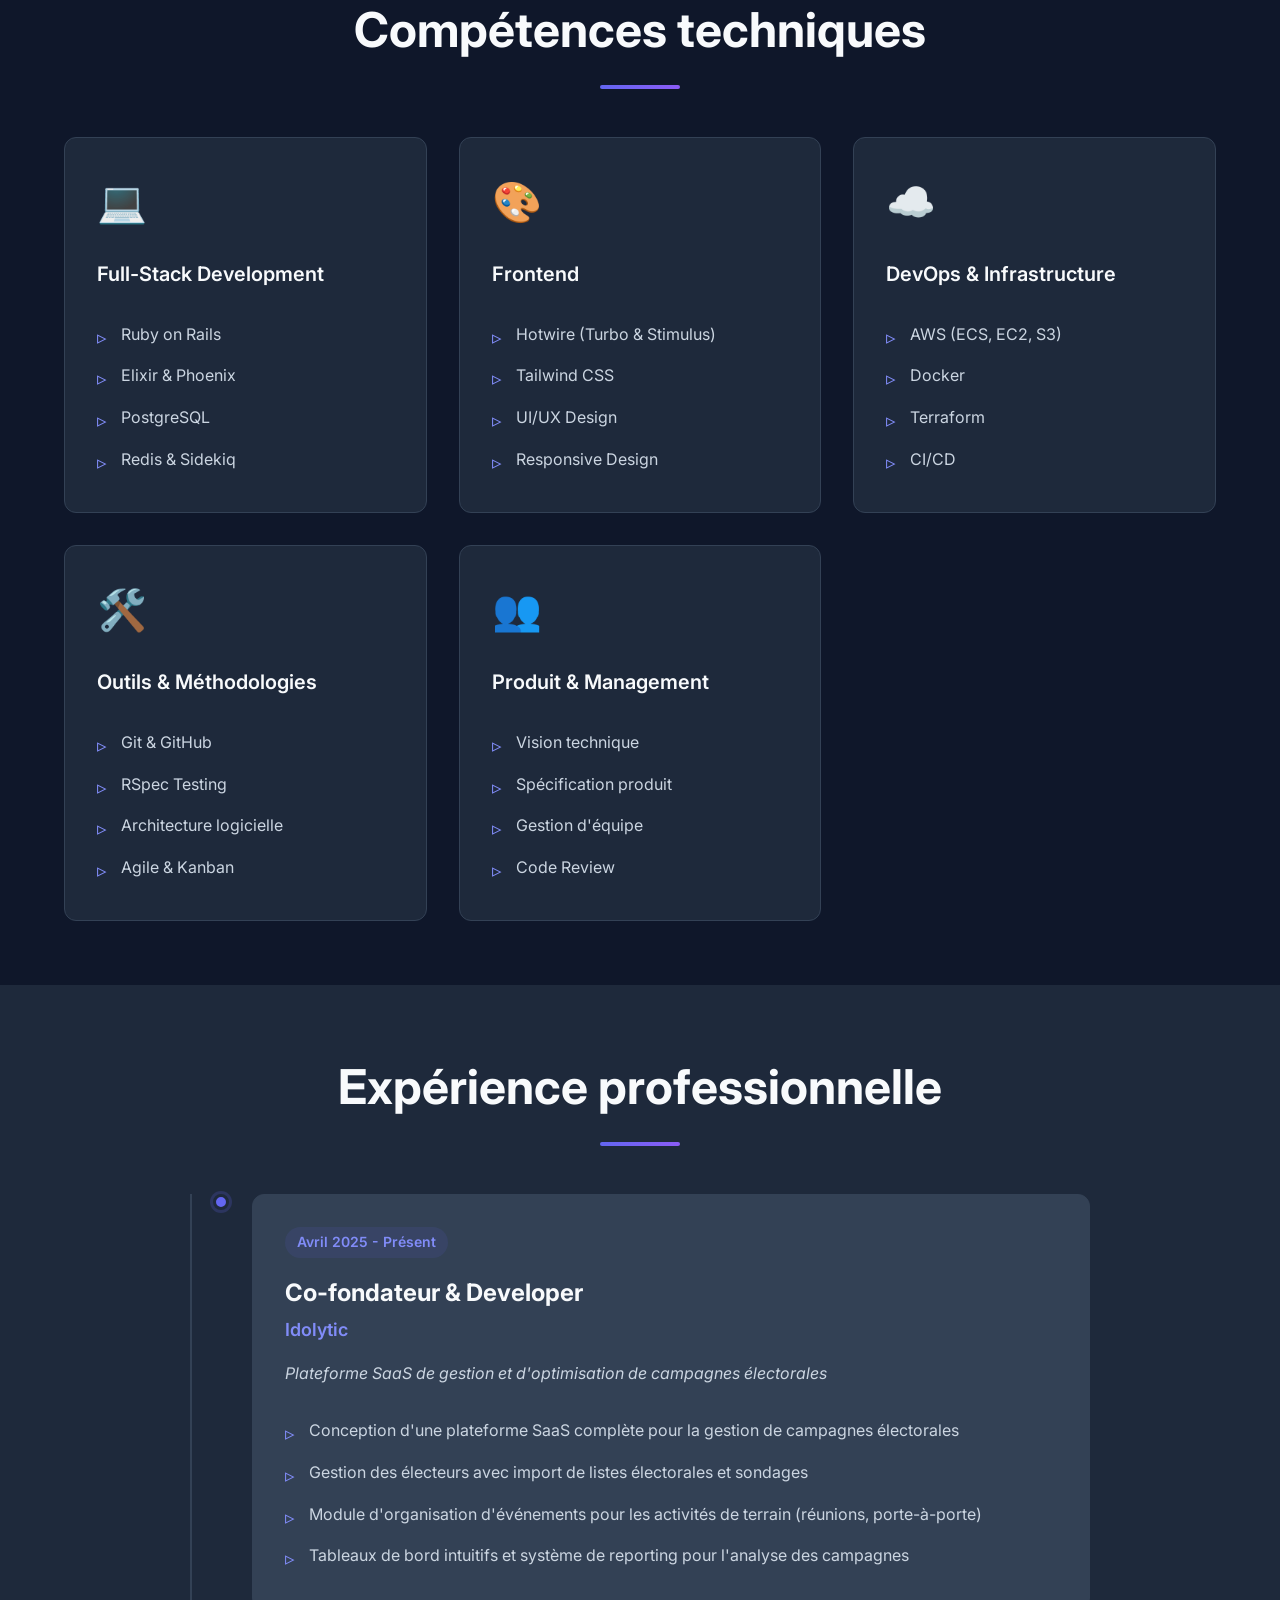
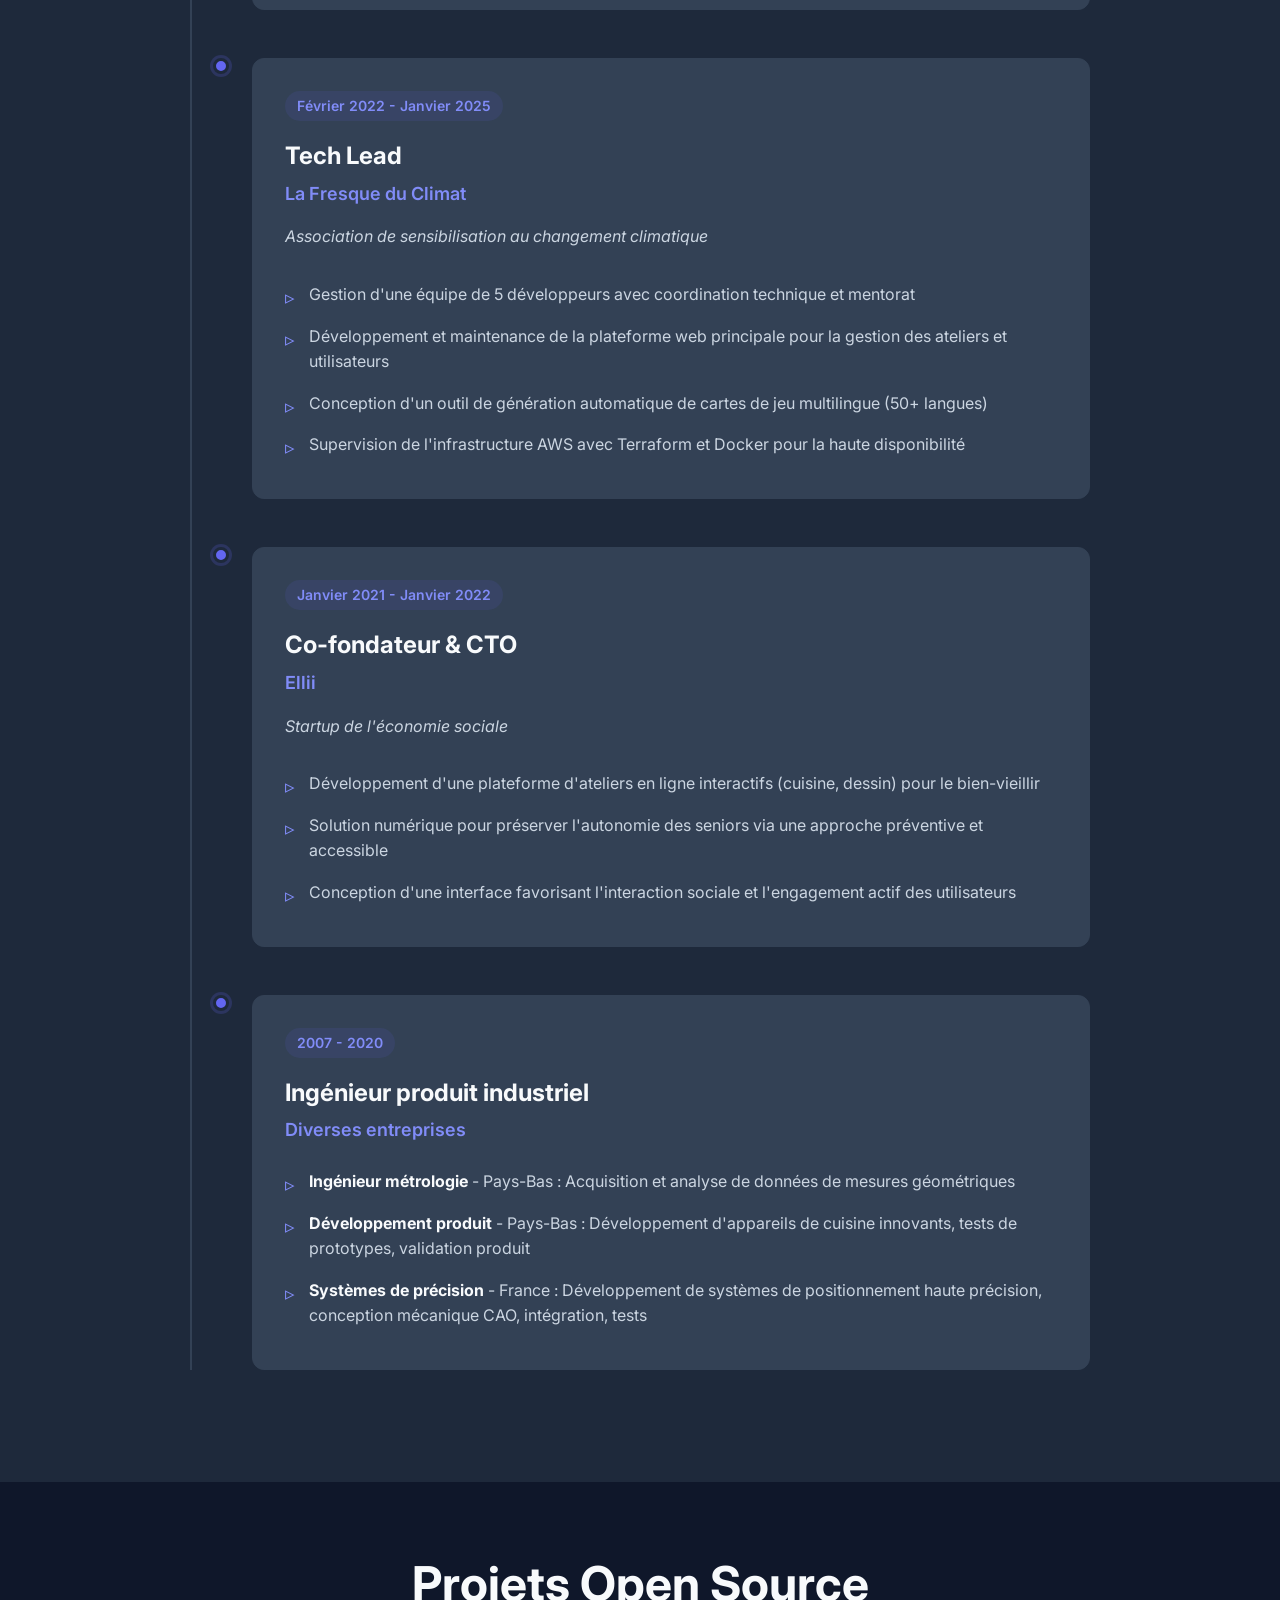
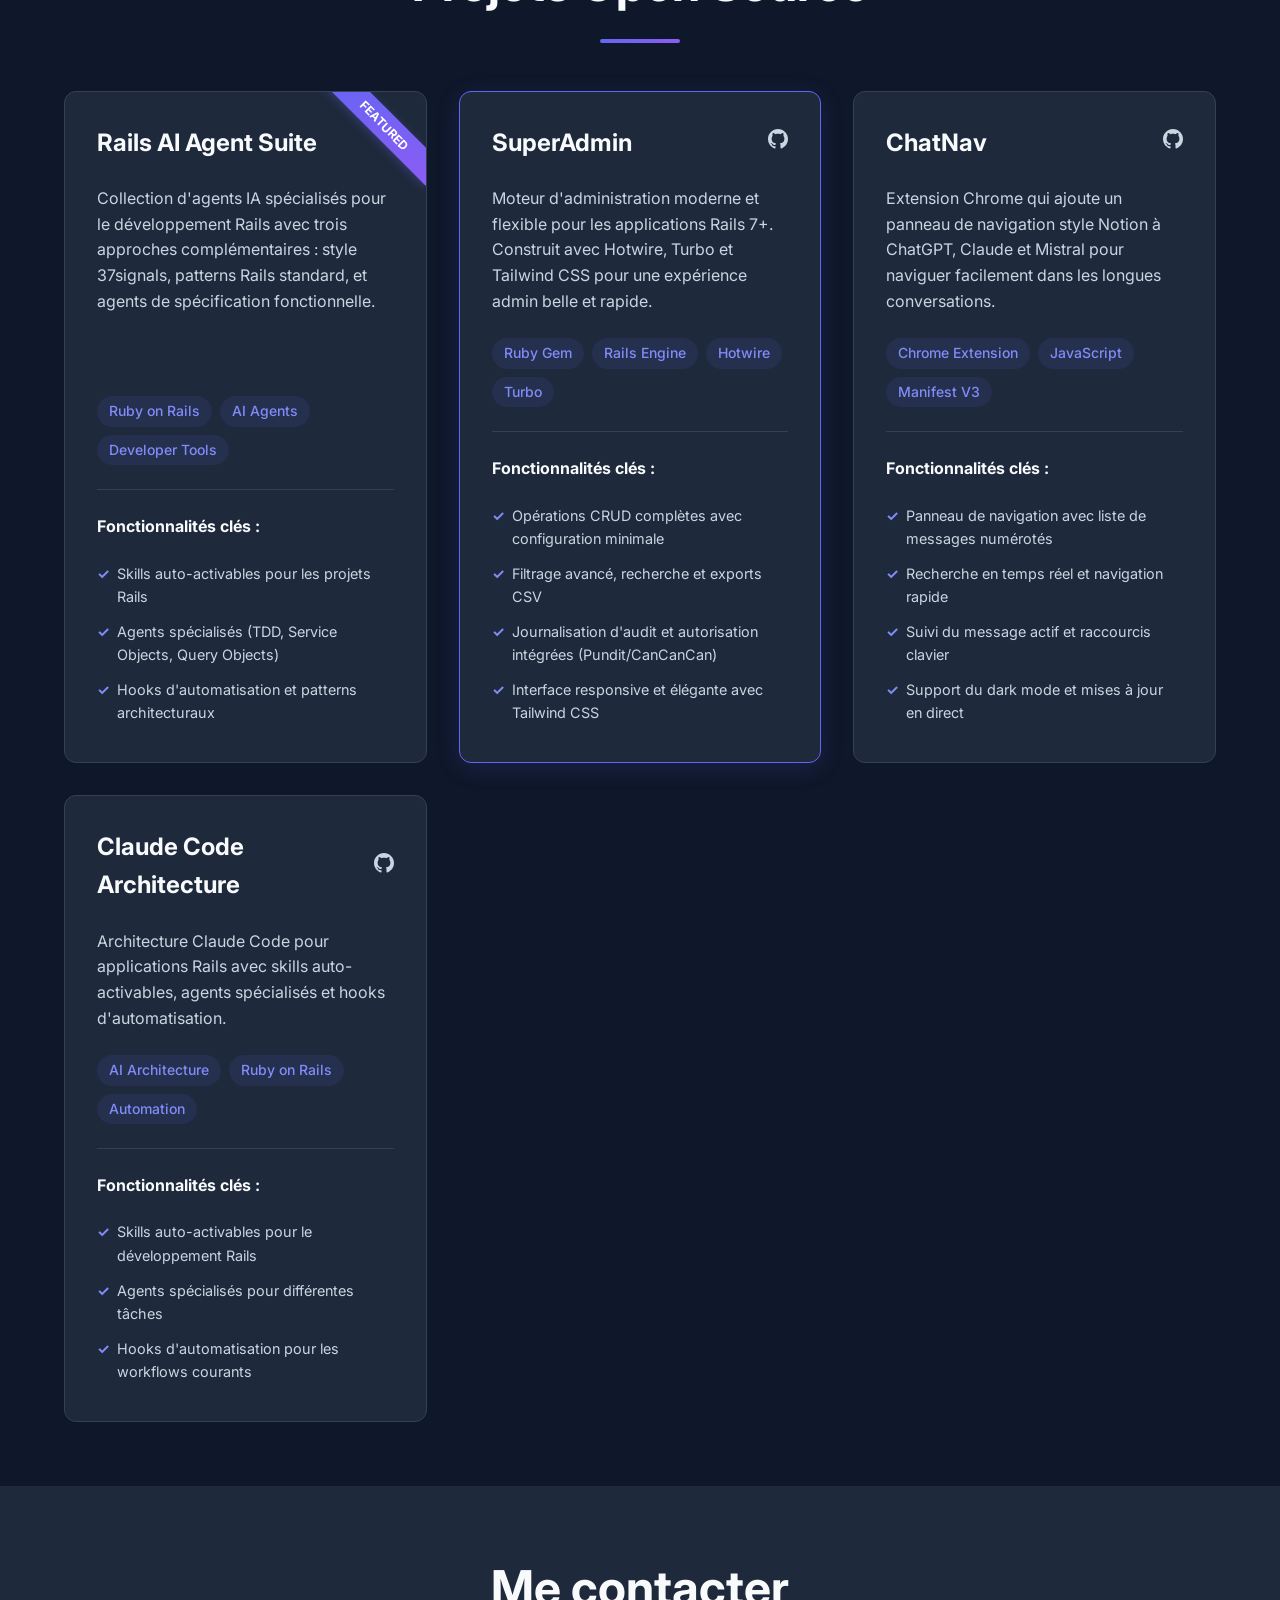
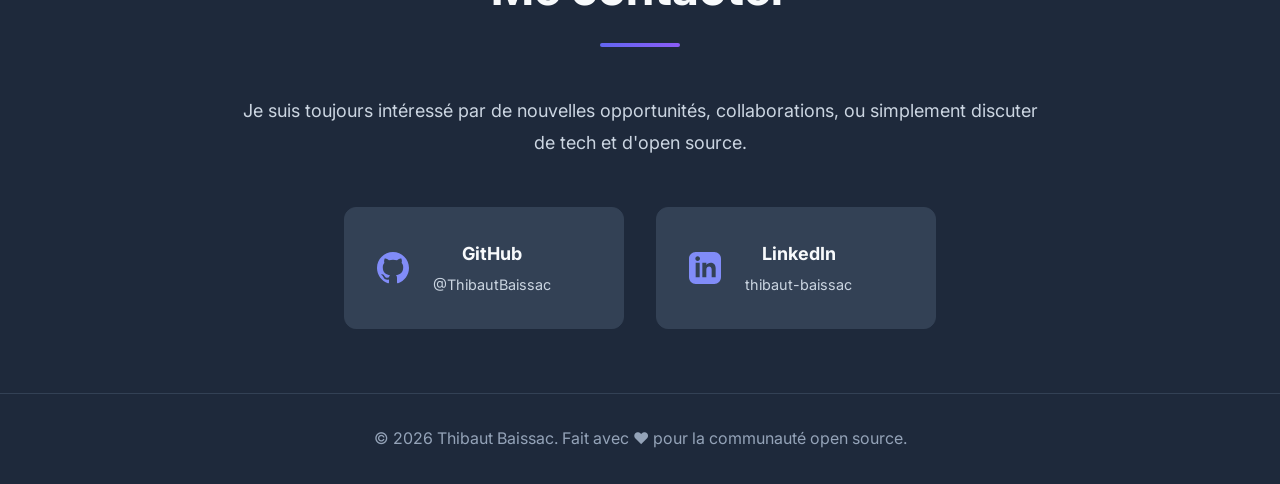
==== commit ccb543b8: "Update index.html and styles.css for French localization and layout improvements" ====
--- a/index.html
+++ b/index.html
@@ -1,12 +1,21 @@
 <!DOCTYPE html>
-<html lang="en">
+<html lang="fr">
 <head>
     <meta charset="UTF-8">
     <meta name="viewport" content="width=device-width, initial-scale=1.0">
-    <meta name="description" content="Thibaut Baissac - Product Builder and Full-Stack Developer specializing in Ruby on Rails, Elixir, and open source projects">
+    <meta name="description" content="Thibaut Baissac - Product Builder et Full-Stack Developer spécialisé en Ruby on Rails, Elixir et projets open source">
     <meta name="keywords" content="Full-Stack Developer, Ruby on Rails, Elixir, Phoenix, Open Source, Tech Lead">
     <meta name="author" content="Thibaut Baissac">
     <title>Thibaut Baissac - Product Builder & Full-Stack Developer</title>
+
+    <!-- Favicons -->
+    <link rel="icon" type="image/svg+xml" href="favicons/favicon.svg">
+    <link rel="icon" type="image/png" sizes="48x48" href="favicons/favicon-48x48.png">
+    <link rel="icon" type="image/png" sizes="32x32" href="favicons/favicon-32x32.png">
+    <link rel="icon" type="image/png" sizes="16x16" href="favicons/favicon-16x16.png">
+    <link rel="apple-touch-icon" sizes="180x180" href="favicons/apple-touch-icon.png">
+    <link rel="manifest" href="favicons/site.webmanifest">
+
     <link rel="stylesheet" href="styles.css">
     <link rel="preconnect" href="https://fonts.googleapis.com">
     <link rel="preconnect" href="https://fonts.gstatic.com" crossorigin>
@@ -17,17 +26,17 @@
     <nav class="navbar">
         <div class="container">
             <div class="nav-content">
-                <a href="#" class="logo">TB</a>
+                <a href="#" class="logo">Thibaut Baissac</a>
                 <button class="mobile-menu-btn" aria-label="Toggle menu">
                     <span></span>
                     <span></span>
                     <span></span>
                 </button>
                 <ul class="nav-links">
-                    <li><a href="#about">About</a></li>
-                    <li><a href="#skills">Skills</a></li>
-                    <li><a href="#experience">Experience</a></li>
-                    <li><a href="#projects">Projects</a></li>
+                    <li><a href="#about">À propos</a></li>
+                    <li><a href="#skills">Compétences</a></li>
+                    <li><a href="#experience">Expérience</a></li>
+                    <li><a href="#projects">Projets</a></li>
                     <li><a href="#contact">Contact</a></li>
                 </ul>
             </div>
@@ -40,17 +49,17 @@
             <div class="hero-content">
                 <div class="hero-text">
                     <h1 class="hero-title">
-                        Hi, I'm <span class="gradient-text">Thibaut Baissac</span>
+                        Bonjour, je suis <span class="gradient-text">Thibaut Baissac</span>
                     </h1>
-                    <h2 class="hero-subtitle">Product Builder & Full-Stack Developer</h2>
+                    <h2 class="hero-subtitle">Product Builder & Développeur Full-Stack</h2>
                     <p class="hero-description">
-                        5 years building web applications with Ruby on Rails and Elixir.
-                        Former Tech Lead with 14 years of product engineering experience.
-                        Currently creating open source tools that developers love.
+                        5 ans à développer des applications web avec Ruby on Rails et Elixir.
+                        Ancien Tech Lead avec 14 ans d'expérience en ingénierie produit.
+                        Actuellement créateur d'outils open source que les développeurs adorent.
                     </p>
                     <div class="hero-buttons">
-                        <a href="#projects" class="btn btn-primary">View Projects</a>
-                        <a href="#contact" class="btn btn-secondary">Get in Touch</a>
+                        <a href="#projects" class="btn btn-primary">Voir les projets</a>
+                        <a href="#contact" class="btn btn-secondary">Me contacter</a>
                     </div>
                     <div class="hero-social">
                         <a href="https://github.com/ThibautBaissac" target="_blank" rel="noopener" aria-label="GitHub">
@@ -73,26 +82,23 @@
     <section id="about" class="section about-section">
         <div class="container">
             <div class="section-header">
-                <h2 class="section-title">About Me</h2>
+                <h2 class="section-title">À propos</h2>
                 <div class="section-line"></div>
             </div>
             <div class="about-content">
                 <div class="about-text">
-                    <p>
-                        I'm a full-stack developer passionate about building products that make a difference.
-                        With 5 years of web development experience and a unique background of 14 years as an
-                        industrial product engineer, I bring a holistic approach to software development.
-                    </p>
-                    <p>
-                        As Tech Lead at <strong>La Fresque du Climat</strong> for 3 years, I managed a team of
-                        5 developers while maintaining and scaling their platform to support climate change education worldwide.
-                    </p>
-                    <p>
-                        Currently, I'm focused on creating open source tools that empower developers, including
-                        <strong>SuperAdmin</strong> (a modern Rails admin engine), <strong>ChatNav</strong>
-                        (a Chrome extension for AI chat interfaces), and <strong>Rails AI Agent Suite</strong>
-                        (specialized AI agents for Rails development).
-                    </p>
+                  <p>
+                    Ce qui me définit : construire vite, bien et avec impact.
+                  </p>
+                  <p>
+                    19 ans à concevoir des produits qui marchent : 14 ans en tant qu'ingénieur industriel (systèmes haute précision, prototypage), puis 5 ans comme développeur et tech lead (Ellii, La Fresque du Climat, Idolytic).
+                  </p>
+                  <p>
+                    Cette double expertise (rigueur ingénieur + agilité dev) me permet de transformer rapidement une vision en produit scalable.
+                  </p>
+                  <p>
+                    De la CAO aux systèmes de positionnement haute précision, j'ai appris à concevoir, tester et itérer sur des produits complexes. Aujourd'hui, j'applique cette approche méthodique au développement web avec la stack moderne : Rails, Hotwire, Kamal, IA.
+                  </p>
                 </div>
             </div>
         </div>
@@ -102,7 +108,7 @@
     <section id="skills" class="section skills-section">
         <div class="container">
             <div class="section-header">
-                <h2 class="section-title">Technical Skills</h2>
+                <h2 class="section-title">Compétences techniques</h2>
                 <div class="section-line"></div>
             </div>
             <div class="skills-grid">
@@ -138,21 +144,21 @@
                 </div>
                 <div class="skill-category">
                     <div class="skill-icon">🛠️</div>
-                    <h3>Tools & Methodologies</h3>
+                    <h3>Outils & Méthodologies</h3>
                     <ul class="skill-list">
                         <li>Git & GitHub</li>
                         <li>RSpec Testing</li>
-                        <li>Software Architecture</li>
+                        <li>Architecture logicielle</li>
                         <li>Agile & Kanban</li>
                     </ul>
                 </div>
                 <div class="skill-category">
                     <div class="skill-icon">👥</div>
-                    <h3>Product & Management</h3>
+                    <h3>Produit & Management</h3>
                     <ul class="skill-list">
-                        <li>Technical Vision</li>
-                        <li>Product Specification</li>
-                        <li>Team Management</li>
+                        <li>Vision technique</li>
+                        <li>Spécification produit</li>
+                        <li>Gestion d'équipe</li>
                         <li>Code Review</li>
                     </ul>
                 </div>
@@ -164,22 +170,22 @@
     <section id="experience" class="section experience-section">
         <div class="container">
             <div class="section-header">
-                <h2 class="section-title">Professional Experience</h2>
+                <h2 class="section-title">Expérience professionnelle</h2>
                 <div class="section-line"></div>
             </div>
             <div class="timeline">
                 <div class="timeline-item">
                     <div class="timeline-marker"></div>
                     <div class="timeline-content">
-                        <span class="timeline-date">April 2025 - Present</span>
-                        <h3>Co-founder & Developer</h3>
+                        <span class="timeline-date">Avril 2025 - Présent</span>
+                        <h3>Co-fondateur & Developer</h3>
                         <h4>Idolytic</h4>
-                        <p>SaaS platform for electoral campaigns management and optimization</p>
-                        <ul>
-                            <li>Designed complete SaaS platform for managing electoral campaigns</li>
-                            <li>Voter management with electoral list imports and surveys</li>
-                            <li>Event organization module for field activities (meetings, door-to-door)</li>
-                            <li>Intuitive dashboards and reporting system for campaign analysis</li>
+                        <p>Plateforme SaaS de gestion et d'optimisation de campagnes électorales</p>
+                        <ul>
+                            <li>Conception d'une plateforme SaaS complète pour la gestion de campagnes électorales</li>
+                            <li>Gestion des électeurs avec import de listes électorales et sondages</li>
+                            <li>Module d'organisation d'événements pour les activités de terrain (réunions, porte-à-porte)</li>
+                            <li>Tableaux de bord intuitifs et système de reporting pour l'analyse des campagnes</li>
                         </ul>
                     </div>
                 </div>
@@ -187,15 +193,15 @@
                 <div class="timeline-item">
                     <div class="timeline-marker"></div>
                     <div class="timeline-content">
-                        <span class="timeline-date">February 2022 - January 2025</span>
+                        <span class="timeline-date">Février 2022 - Janvier 2025</span>
                         <h3>Tech Lead</h3>
                         <h4>La Fresque du Climat</h4>
-                        <p>Climate change awareness association</p>
-                        <ul>
-                            <li>Managed team of 5 developers with technical coordination and mentoring</li>
-                            <li>Developed and maintained main web platform for workshop and user management</li>
-                            <li>Designed automatic multi-language game card generation tool (50+ languages)</li>
-                            <li>Oversaw AWS infrastructure with Terraform and Docker for high availability</li>
+                        <p>Association de sensibilisation au changement climatique</p>
+                        <ul>
+                            <li>Gestion d'une équipe de 5 développeurs avec coordination technique et mentorat</li>
+                            <li>Développement et maintenance de la plateforme web principale pour la gestion des ateliers et utilisateurs</li>
+                            <li>Conception d'un outil de génération automatique de cartes de jeu multilingue (50+ langues)</li>
+                            <li>Supervision de l'infrastructure AWS avec Terraform et Docker pour la haute disponibilité</li>
                         </ul>
                     </div>
                 </div>
@@ -203,14 +209,14 @@
                 <div class="timeline-item">
                     <div class="timeline-marker"></div>
                     <div class="timeline-content">
-                        <span class="timeline-date">January 2021 - January 2022</span>
-                        <h3>Co-founder & CTO</h3>
+                        <span class="timeline-date">Janvier 2021 - Janvier 2022</span>
+                        <h3>Co-fondateur & CTO</h3>
                         <h4>Ellii</h4>
-                        <p>Social economy startup</p>
-                        <ul>
-                            <li>Developed interactive online workshop platform (cooking, drawing) for healthy aging</li>
-                            <li>Digital solution to preserve senior autonomy through preventive and accessible approach</li>
-                            <li>Designed interface promoting social interaction and active user engagement</li>
+                        <p>Startup de l'économie sociale</p>
+                        <ul>
+                            <li>Développement d'une plateforme d'ateliers en ligne interactifs (cuisine, dessin) pour le bien-vieillir</li>
+                            <li>Solution numérique pour préserver l'autonomie des seniors via une approche préventive et accessible</li>
+                            <li>Conception d'une interface favorisant l'interaction sociale et l'engagement actif des utilisateurs</li>
                         </ul>
                     </div>
                 </div>
@@ -219,12 +225,12 @@
                     <div class="timeline-marker"></div>
                     <div class="timeline-content">
                         <span class="timeline-date">2007 - 2020</span>
-                        <h3>Industrial Product Engineer</h3>
-                        <h4>Various Companies</h4>
-                        <ul>
-                            <li><strong>Metrology Engineer</strong> - Netherlands: Geometric measurement data acquisition and analysis</li>
-                            <li><strong>Product Development</strong> - Netherlands: Innovative kitchen appliance development, prototype testing, product validation</li>
-                            <li><strong>Precision Systems</strong> - France: High-precision positioning system development, CAD mechanical design, integration, testing</li>
+                        <h3>Ingénieur produit industriel</h3>
+                        <h4>Diverses entreprises</h4>
+                        <ul>
+                            <li><strong>Ingénieur métrologie</strong> - Pays-Bas : Acquisition et analyse de données de mesures géométriques</li>
+                            <li><strong>Développement produit</strong> - Pays-Bas : Développement d'appareils de cuisine innovants, tests de prototypes, validation produit</li>
+                            <li><strong>Systèmes de précision</strong> - France : Développement de systèmes de positionnement haute précision, conception mécanique CAO, intégration, tests</li>
                         </ul>
                     </div>
                 </div>
@@ -236,23 +242,21 @@
     <section id="projects" class="section projects-section">
         <div class="container">
             <div class="section-header">
-                <h2 class="section-title">Open Source Projects</h2>
+                <h2 class="section-title">Projets Open Source</h2>
                 <div class="section-line"></div>
             </div>
             <div class="projects-grid">
                 <!-- Rails AI Agent Suite -->
                 <div class="project-card">
+                    <div class="featured-badge">Featured</div>
                     <div class="project-header">
                         <h3>Rails AI Agent Suite</h3>
                         <a href="https://github.com/ThibautBaissac/rails-ai-agents" target="_blank" rel="noopener" class="project-link">
-                            <svg width="20" height="20" fill="currentColor" viewBox="0 0 24 24">
-                                <path d="M12 0c-6.626 0-12 5.373-12 12 0 5.302 3.438 9.8 8.207 11.387.599.111.793-.261.793-.577v-2.234c-3.338.726-4.033-1.416-4.033-1.416-.546-1.387-1.333-1.756-1.333-1.756-1.089-.745.083-.729.083-.729 1.205.084 1.839 1.237 1.839 1.237 1.07 1.834 2.807 1.304 3.492.997.107-.775.418-1.305.762-1.604-2.665-.305-5.467-1.334-5.467-5.931 0-1.311.469-2.381 1.236-3.221-.124-.303-.535-1.524.117-3.176 0 0 1.008-.322 3.301 1.23.957-.266 1.983-.399 3.003-.404 1.02.005 2.047.138 3.006.404 2.291-1.552 3.297-1.23 3.297-1.23.653 1.653.242 2.874.118 3.176.77.84 1.235 1.911 1.235 3.221 0 4.609-2.807 5.624-5.479 5.921.43.372.823 1.102.823 2.222v3.293c0 .319.192.694.801.576 4.765-1.589 8.199-6.086 8.199-11.386 0-6.627-5.373-12-12-12z"/>
-                            </svg>
                         </a>
                     </div>
                     <p class="project-description">
-                        Curated collection of specialized AI agents for Rails development with three complementary approaches:
-                        37signals style, Standard Rails patterns, and Feature Specification agents.
+                        Collection d'agents IA spécialisés pour le développement Rails avec trois approches complémentaires :
+                        style 37signals, patterns Rails standard, et agents de spécification fonctionnelle.
                     </p>
                     <div class="project-tags">
                         <span class="tag">Ruby on Rails</span>
@@ -260,18 +264,17 @@
                         <span class="tag">Developer Tools</span>
                     </div>
                     <div class="project-features">
-                        <h4>Key Features:</h4>
-                        <ul>
-                            <li>Auto-activatable skills for Rails projects</li>
-                            <li>Specialized agents (TDD, Service Objects, Query Objects)</li>
-                            <li>Automation hooks and architectural patterns</li>
+                        <h4>Fonctionnalités clés :</h4>
+                        <ul>
+                            <li>Skills auto-activables pour les projets Rails</li>
+                            <li>Agents spécialisés (TDD, Service Objects, Query Objects)</li>
+                            <li>Hooks d'automatisation et patterns architecturaux</li>
                         </ul>
                     </div>
                 </div>
 
                 <!-- SuperAdmin -->
                 <div class="project-card featured">
-                    <div class="featured-badge">Featured</div>
                     <div class="project-header">
                         <h3>SuperAdmin</h3>
                         <a href="https://github.com/ThibautBaissac/super_admin" target="_blank" rel="noopener" class="project-link">
@@ -281,8 +284,8 @@
                         </a>
                     </div>
                     <p class="project-description">
-                        Modern, flexible administration engine for Rails 7+ applications. Built with Hotwire, Turbo,
-                        and Tailwind CSS for a beautiful, fast admin experience.
+                        Moteur d'administration moderne et flexible pour les applications Rails 7+. Construit avec Hotwire, Turbo
+                        et Tailwind CSS pour une expérience admin belle et rapide.
                     </p>
                     <div class="project-tags">
                         <span class="tag">Ruby Gem</span>
@@ -291,12 +294,12 @@
                         <span class="tag">Turbo</span>
                     </div>
                     <div class="project-features">
-                        <h4>Key Features:</h4>
-                        <ul>
-                            <li>Full CRUD operations with minimal configuration</li>
-                            <li>Advanced filtering, search, and CSV exports</li>
-                            <li>Built-in audit logging and authorization (Pundit/CanCanCan)</li>
-                            <li>Beautiful, responsive UI with Tailwind CSS</li>
+                        <h4>Fonctionnalités clés :</h4>
+                        <ul>
+                            <li>Opérations CRUD complètes avec configuration minimale</li>
+                            <li>Filtrage avancé, recherche et exports CSV</li>
+                            <li>Journalisation d'audit et autorisation intégrées (Pundit/CanCanCan)</li>
+                            <li>Interface responsive et élégante avec Tailwind CSS</li>
                         </ul>
                     </div>
                 </div>
@@ -312,8 +315,8 @@
                         </a>
                     </div>
                     <p class="project-description">
-                        Chrome extension that adds a Notion-style outline panel to ChatGPT, Claude, and Mistral
-                        for easy navigation in long conversations.
+                        Extension Chrome qui ajoute un panneau de navigation style Notion à ChatGPT, Claude et Mistral
+                        pour naviguer facilement dans les longues conversations.
                     </p>
                     <div class="project-tags">
                         <span class="tag">Chrome Extension</span>
@@ -321,12 +324,12 @@
                         <span class="tag">Manifest V3</span>
                     </div>
                     <div class="project-features">
-                        <h4>Key Features:</h4>
-                        <ul>
-                            <li>Outline panel with numbered message list</li>
-                            <li>Real-time search and quick navigation</li>
-                            <li>Active message tracking and keyboard shortcuts</li>
-                            <li>Dark mode support and live updates</li>
+                        <h4>Fonctionnalités clés :</h4>
+                        <ul>
+                            <li>Panneau de navigation avec liste de messages numérotés</li>
+                            <li>Recherche en temps réel et navigation rapide</li>
+                            <li>Suivi du message actif et raccourcis clavier</li>
+                            <li>Support du dark mode et mises à jour en direct</li>
                         </ul>
                     </div>
                 </div>
@@ -342,8 +345,8 @@
                         </a>
                     </div>
                     <p class="project-description">
-                        Claude Code architecture for Rails applications with auto-activatable skills,
-                        specialized agents, and automation hooks.
+                        Architecture Claude Code pour applications Rails avec skills auto-activables,
+                        agents spécialisés et hooks d'automatisation.
                     </p>
                     <div class="project-tags">
                         <span class="tag">AI Architecture</span>
@@ -351,11 +354,11 @@
                         <span class="tag">Automation</span>
                     </div>
                     <div class="project-features">
-                        <h4>Key Features:</h4>
-                        <ul>
-                            <li>Auto-activatable skills for Rails development</li>
-                            <li>Specialized agents for different tasks</li>
-                            <li>Automation hooks for common workflows</li>
+                        <h4>Fonctionnalités clés :</h4>
+                        <ul>
+                            <li>Skills auto-activables pour le développement Rails</li>
+                            <li>Agents spécialisés pour différentes tâches</li>
+                            <li>Hooks d'automatisation pour les workflows courants</li>
                         </ul>
                     </div>
                 </div>
@@ -367,13 +370,13 @@
     <section id="contact" class="section contact-section">
         <div class="container">
             <div class="section-header">
-                <h2 class="section-title">Get in Touch</h2>
+                <h2 class="section-title">Me contacter</h2>
                 <div class="section-line"></div>
             </div>
             <div class="contact-content">
                 <p class="contact-intro">
-                    I'm always interested in discussing new opportunities, collaborations,
-                    or just chatting about tech and open source.
+                    Je suis toujours intéressé par de nouvelles opportunités, collaborations,
+                    ou simplement discuter de tech et d'open source.
                 </p>
                 <div class="contact-methods">
                     <a href="https://github.com/ThibautBaissac" target="_blank" rel="noopener" class="contact-card">
@@ -402,7 +405,7 @@
     <!-- Footer -->
     <footer class="footer">
         <div class="container">
-            <p>&copy; 2026 Thibaut Baissac. Built with ❤️ for the open source community.</p>
+            <p>&copy; 2026 Thibaut Baissac. Fait avec ❤️ pour la communauté open source.</p>
         </div>
     </footer>
 
--- a/styles.css
+++ b/styles.css
@@ -194,7 +194,9 @@
     align-items: center;
     position: relative;
     padding: calc(80px + var(--spacing-xl)) 0 var(--spacing-2xl);
-    overflow: hidden;
+    padding-bottom: var(--spacing-xl);
+    overflow: visible;
+    z-index: 1;
 }
 
 .hero::before {
@@ -330,6 +332,9 @@
    ====================== */
 .section {
     padding: var(--spacing-2xl) 0;
+    position: relative;
+    z-index: 10;
+    background: var(--bg-primary);
 }
 
 .section-header {
@@ -358,6 +363,8 @@
    ====================== */
 .about-section {
     background: var(--bg-secondary);
+    position: relative;
+    z-index: 10;
 }
 
 .about-content {
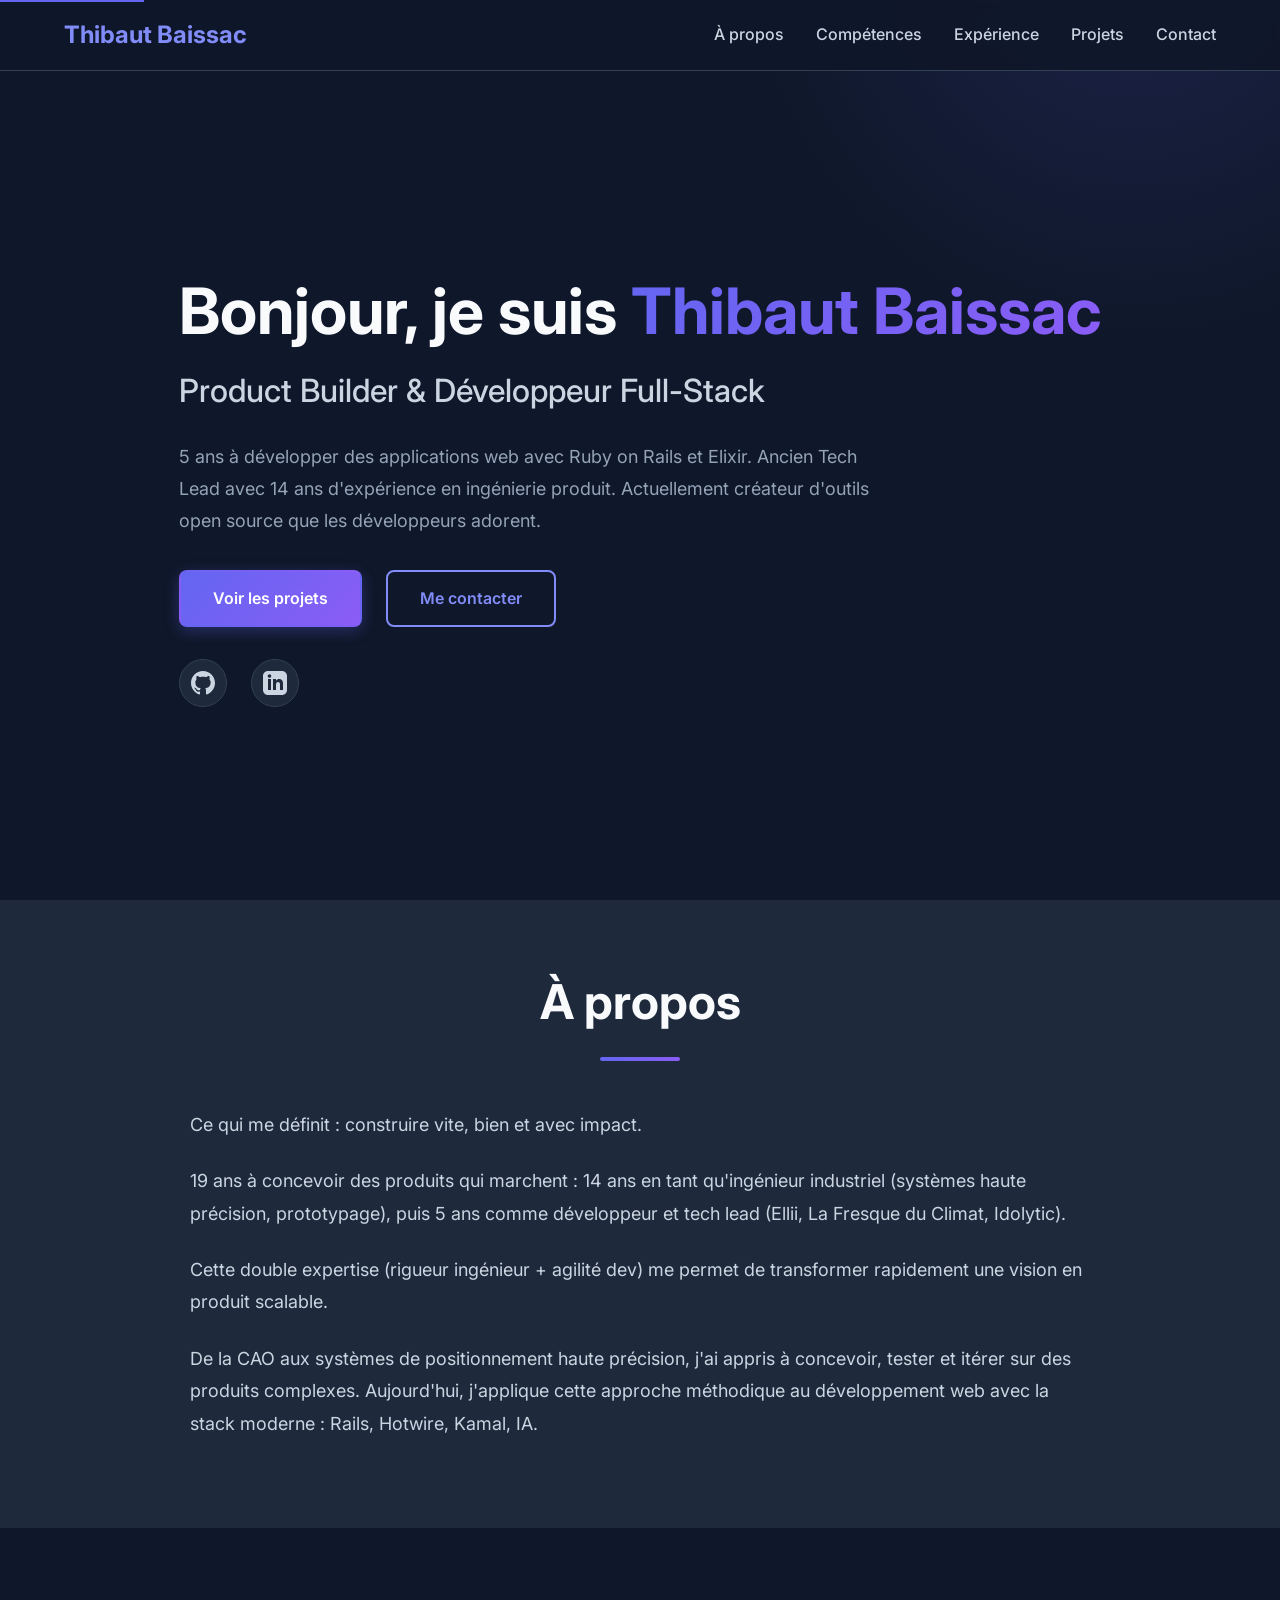
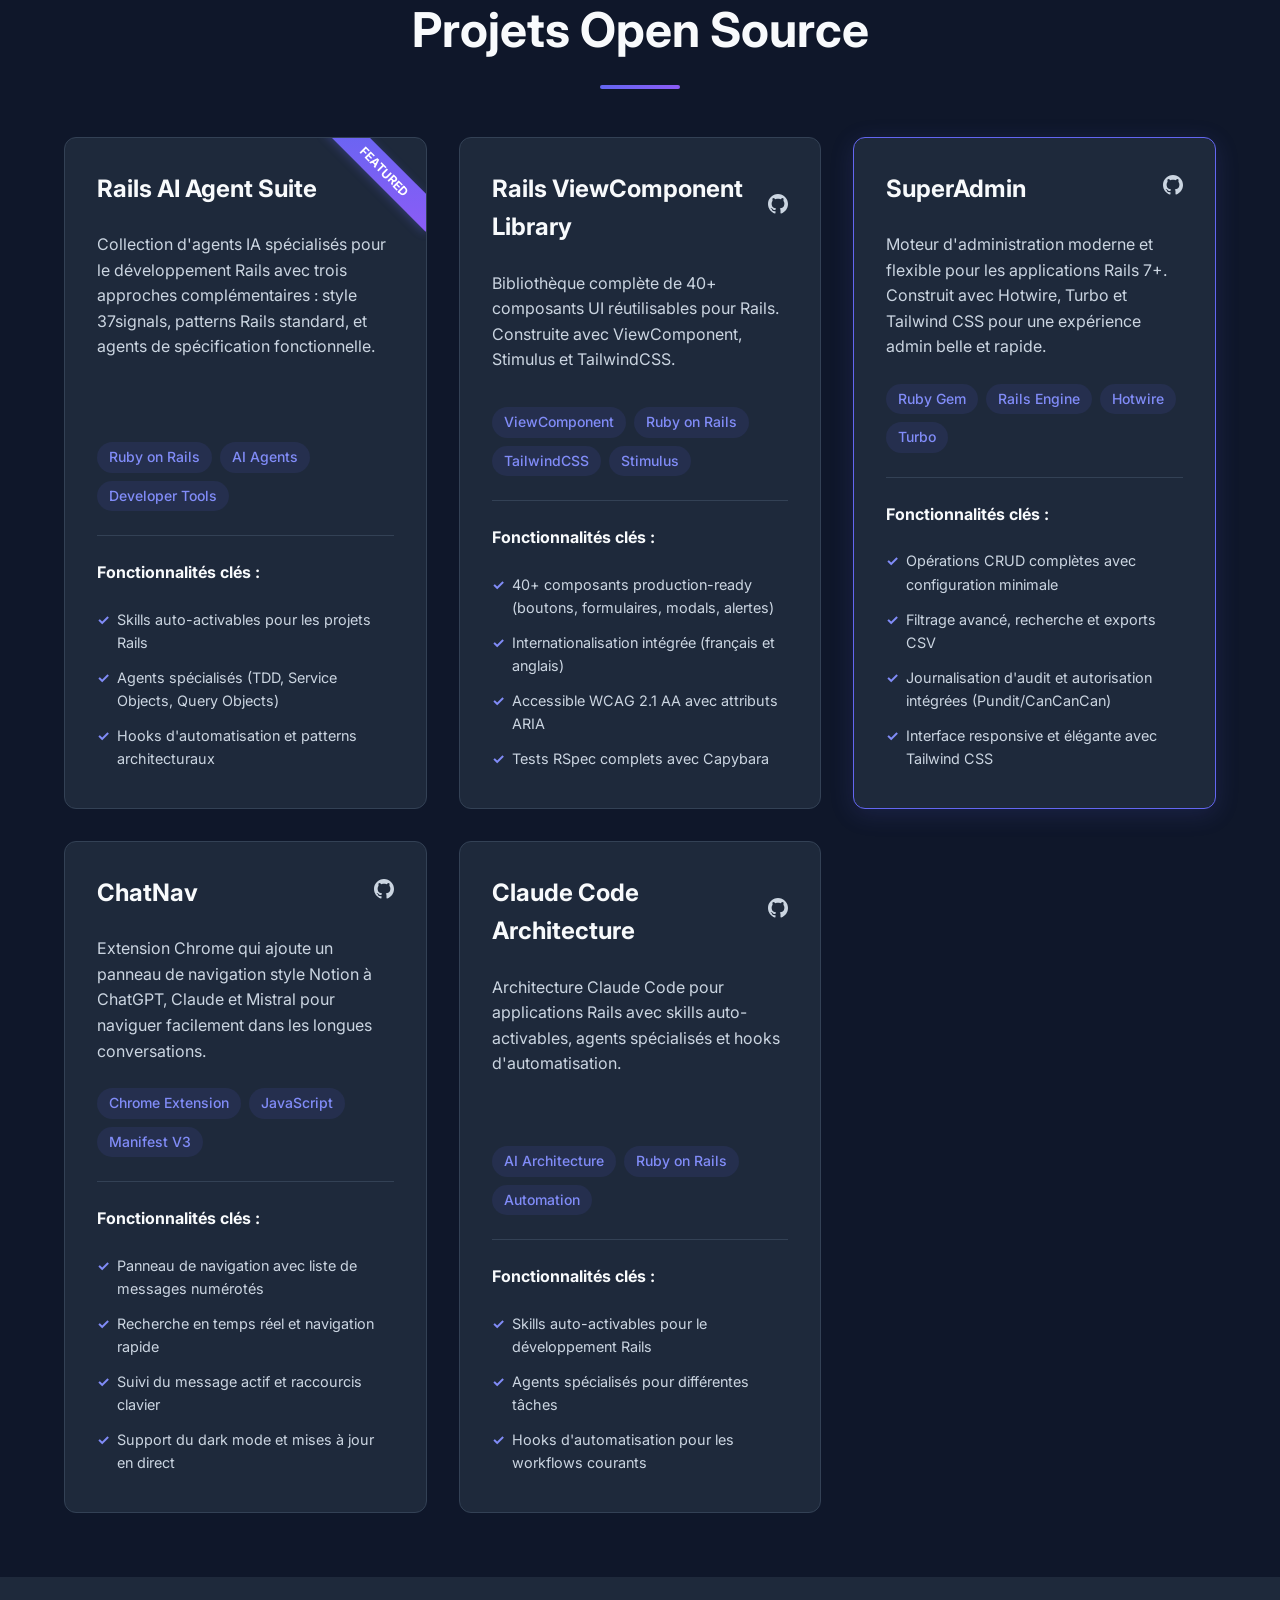
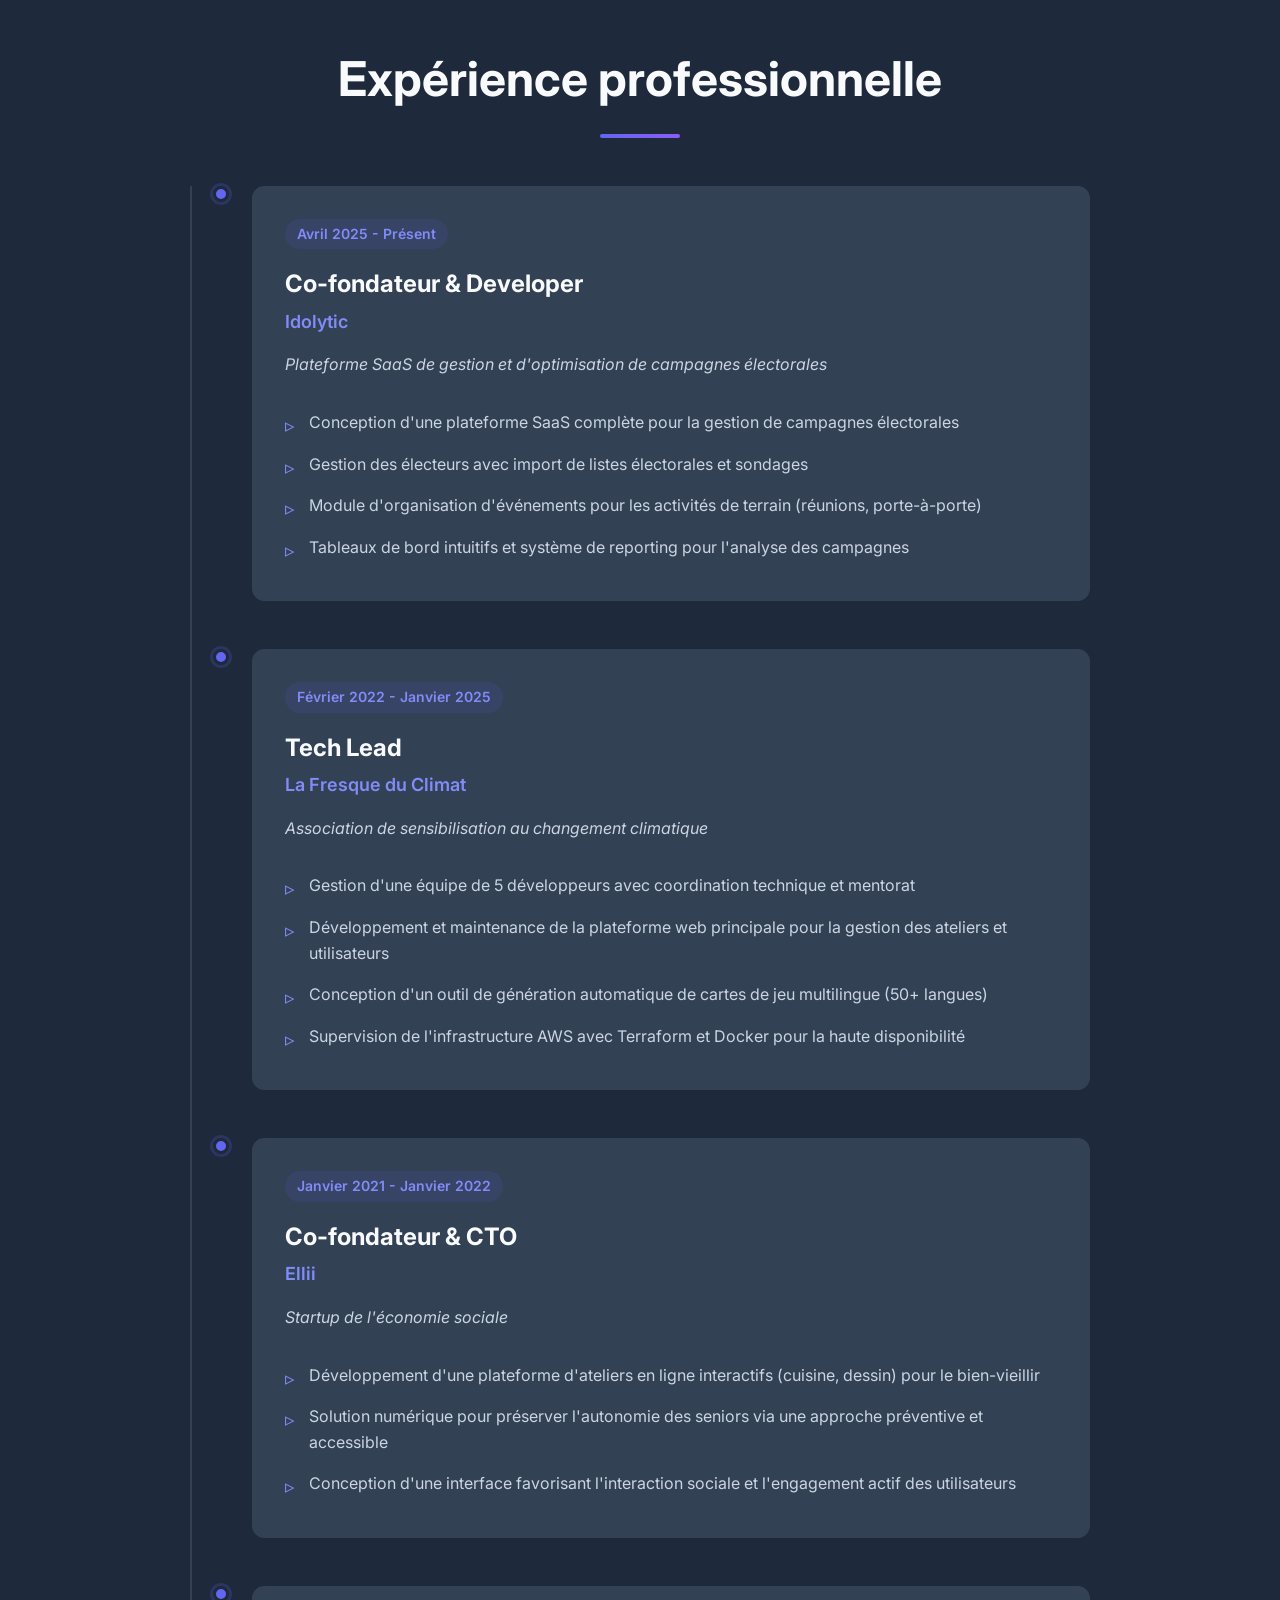
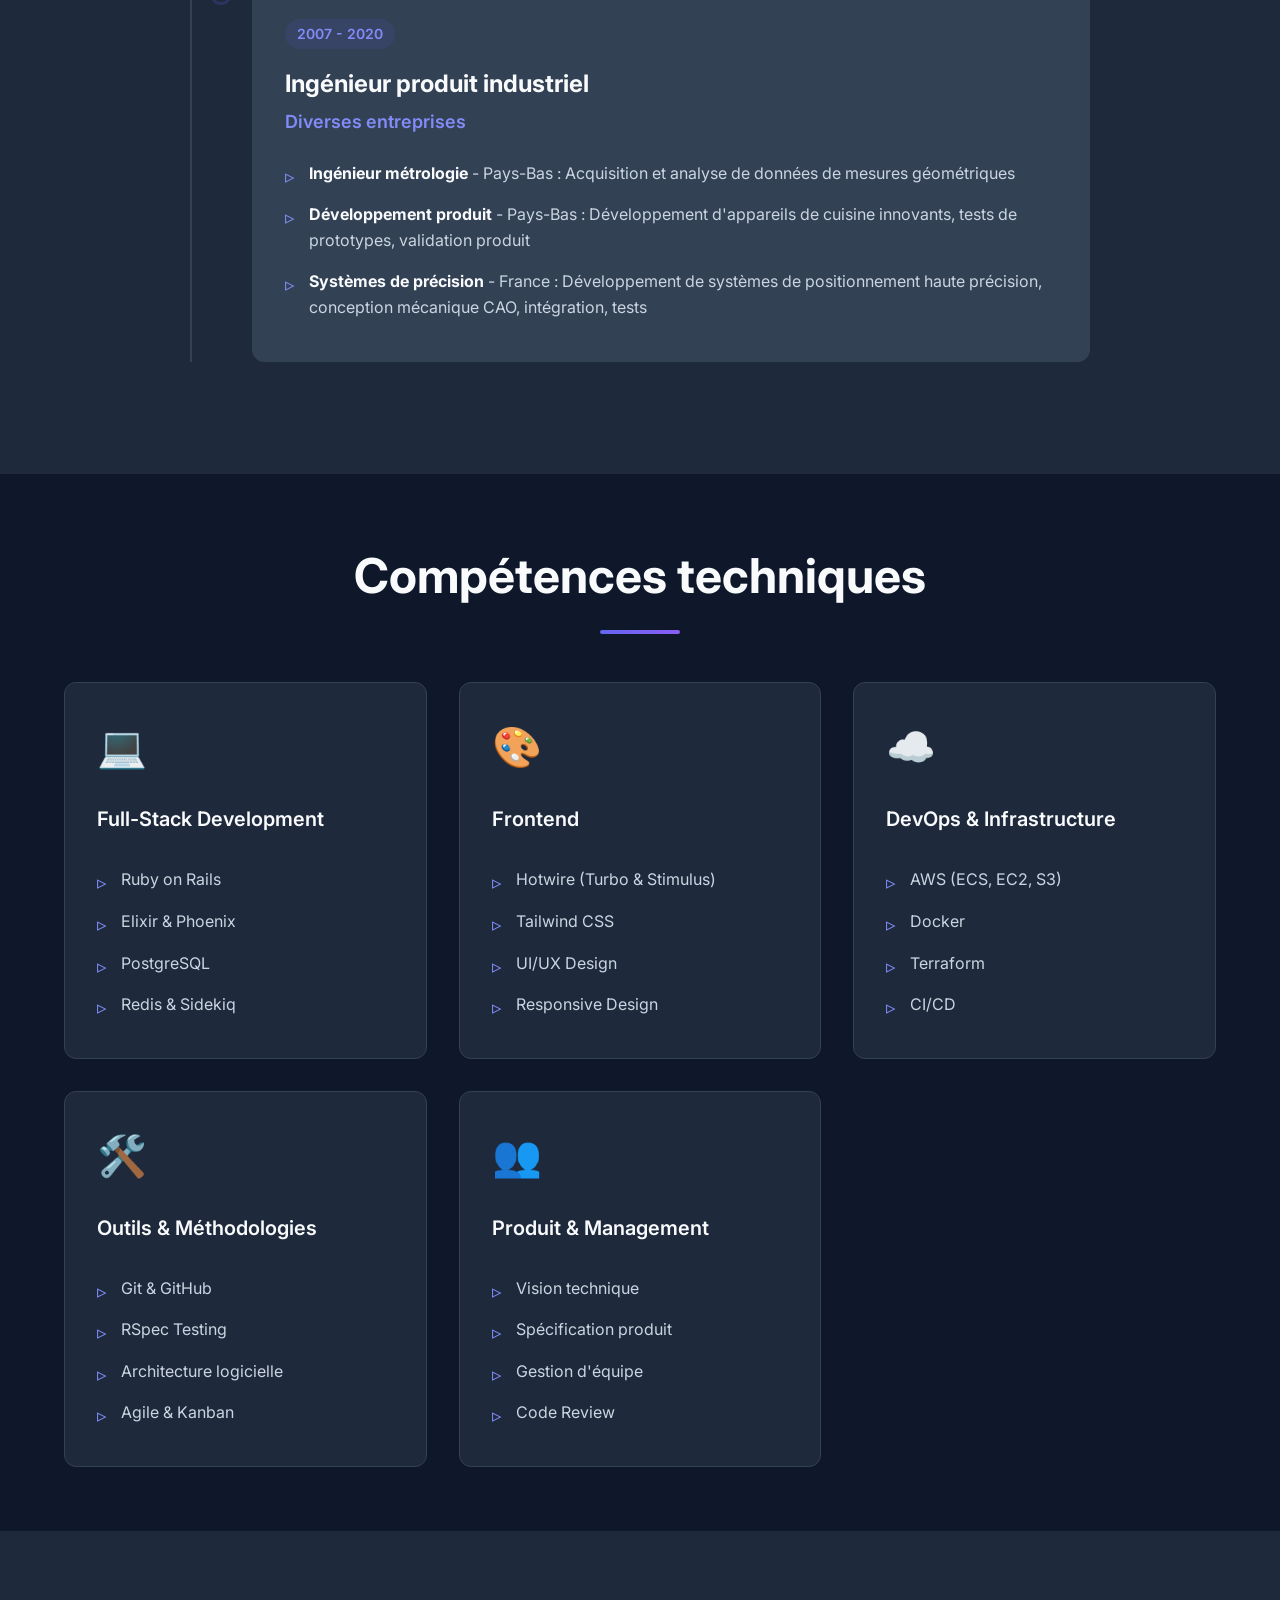
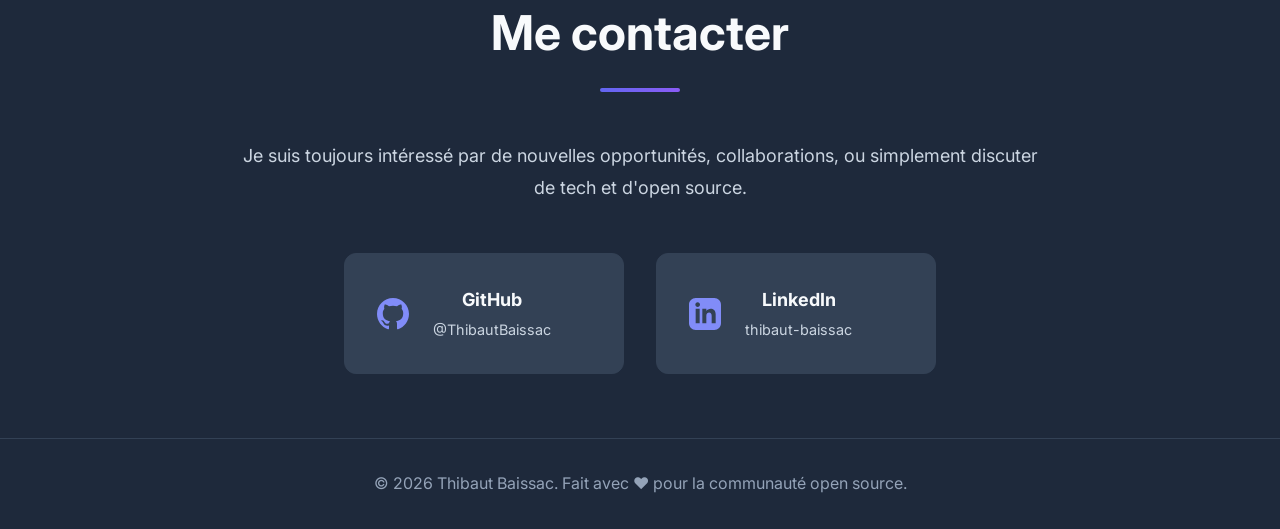
==== commit af32befd: "Refactor projects and skills sections in index.html for improved layout and content" ====
--- a/index.html
+++ b/index.html
@@ -104,66 +104,170 @@
         </div>
     </section>
 
-    <!-- Skills Section -->
-    <section id="skills" class="section skills-section">
-        <div class="container">
-            <div class="section-header">
-                <h2 class="section-title">Compétences techniques</h2>
-                <div class="section-line"></div>
-            </div>
-            <div class="skills-grid">
-                <div class="skill-category">
-                    <div class="skill-icon">💻</div>
-                    <h3>Full-Stack Development</h3>
-                    <ul class="skill-list">
-                        <li>Ruby on Rails</li>
-                        <li>Elixir & Phoenix</li>
-                        <li>PostgreSQL</li>
-                        <li>Redis & Sidekiq</li>
-                    </ul>
-                </div>
-                <div class="skill-category">
-                    <div class="skill-icon">🎨</div>
-                    <h3>Frontend</h3>
-                    <ul class="skill-list">
-                        <li>Hotwire (Turbo & Stimulus)</li>
-                        <li>Tailwind CSS</li>
-                        <li>UI/UX Design</li>
-                        <li>Responsive Design</li>
-                    </ul>
-                </div>
-                <div class="skill-category">
-                    <div class="skill-icon">☁️</div>
-                    <h3>DevOps & Infrastructure</h3>
-                    <ul class="skill-list">
-                        <li>AWS (ECS, EC2, S3)</li>
-                        <li>Docker</li>
-                        <li>Terraform</li>
-                        <li>CI/CD</li>
-                    </ul>
-                </div>
-                <div class="skill-category">
-                    <div class="skill-icon">🛠️</div>
-                    <h3>Outils & Méthodologies</h3>
-                    <ul class="skill-list">
-                        <li>Git & GitHub</li>
-                        <li>RSpec Testing</li>
-                        <li>Architecture logicielle</li>
-                        <li>Agile & Kanban</li>
-                    </ul>
-                </div>
-                <div class="skill-category">
-                    <div class="skill-icon">👥</div>
-                    <h3>Produit & Management</h3>
-                    <ul class="skill-list">
-                        <li>Vision technique</li>
-                        <li>Spécification produit</li>
-                        <li>Gestion d'équipe</li>
-                        <li>Code Review</li>
-                    </ul>
-                </div>
-            </div>
-        </div>
+    <!-- Projects Section -->
+    <section id="projects" class="section projects-section">
+      <div class="container">
+        <div class="section-header">
+          <h2 class="section-title">Projets Open Source</h2>
+          <div class="section-line"></div>
+        </div>
+        <div class="projects-grid">
+          <!-- Rails AI Agent Suite -->
+          <div class="project-card">
+            <div class="featured-badge">Featured</div>
+            <div class="project-header">
+              <h3>Rails AI Agent Suite</h3>
+              <a href="https://github.com/ThibautBaissac/rails-ai-agents" target="_blank" rel="noopener"
+                class="project-link">
+              </a>
+            </div>
+            <p class="project-description">
+              Collection d'agents IA spécialisés pour le développement Rails avec trois approches complémentaires :
+              style 37signals, patterns Rails standard, et agents de spécification fonctionnelle.
+            </p>
+            <div class="project-tags">
+              <span class="tag">Ruby on Rails</span>
+              <span class="tag">AI Agents</span>
+              <span class="tag">Developer Tools</span>
+            </div>
+            <div class="project-features">
+              <h4>Fonctionnalités clés :</h4>
+              <ul>
+                <li>Skills auto-activables pour les projets Rails</li>
+                <li>Agents spécialisés (TDD, Service Objects, Query Objects)</li>
+                <li>Hooks d'automatisation et patterns architecturaux</li>
+              </ul>
+            </div>
+          </div>
+
+          <!-- ViewComponent Library -->
+          <div class="project-card">
+            <div class="project-header">
+              <h3>Rails ViewComponent Library</h3>
+              <a href="https://github.com/ThibautBaissac/view_components" target="_blank" rel="noopener"
+                class="project-link">
+                <svg width="20" height="20" fill="currentColor" viewBox="0 0 24 24">
+                  <path
+                    d="M12 0c-6.626 0-12 5.373-12 12 0 5.302 3.438 9.8 8.207 11.387.599.111.793-.261.793-.577v-2.234c-3.338.726-4.033-1.416-4.033-1.416-.546-1.387-1.333-1.756-1.333-1.756-1.089-.745.083-.729.083-.729 1.205.084 1.839 1.237 1.839 1.237 1.07 1.834 2.807 1.304 3.492.997.107-.775.418-1.305.762-1.604-2.665-.305-5.467-1.334-5.467-5.931 0-1.311.469-2.381 1.236-3.221-.124-.303-.535-1.524.117-3.176 0 0 1.008-.322 3.301 1.23.957-.266 1.983-.399 3.003-.404 1.02.005 2.047.138 3.006.404 2.291-1.552 3.297-1.23 3.297-1.23.653 1.653.242 2.874.118 3.176.77.84 1.235 1.911 1.235 3.221 0 4.609-2.807 5.624-5.479 5.921.43.372.823 1.102.823 2.222v3.293c0 .319.192.694.801.576 4.765-1.589 8.199-6.086 8.199-11.386 0-6.627-5.373-12-12-12z" />
+                </svg>
+              </a>
+            </div>
+            <p class="project-description">
+              Bibliothèque complète de 40+ composants UI réutilisables pour Rails.
+              Construite avec ViewComponent, Stimulus et TailwindCSS.
+            </p>
+            <div class="project-tags">
+              <span class="tag">ViewComponent</span>
+              <span class="tag">Ruby on Rails</span>
+              <span class="tag">TailwindCSS</span>
+              <span class="tag">Stimulus</span>
+            </div>
+            <div class="project-features">
+              <h4>Fonctionnalités clés :</h4>
+              <ul>
+                <li>40+ composants production-ready (boutons, formulaires, modals, alertes)</li>
+                <li>Internationalisation intégrée (français et anglais)</li>
+                <li>Accessible WCAG 2.1 AA avec attributs ARIA</li>
+                <li>Tests RSpec complets avec Capybara</li>
+              </ul>
+            </div>
+          </div>
+
+          <!-- SuperAdmin -->
+          <div class="project-card featured">
+            <div class="project-header">
+              <h3>SuperAdmin</h3>
+              <a href="https://github.com/ThibautBaissac/super_admin" target="_blank" rel="noopener" class="project-link">
+                <svg width="20" height="20" fill="currentColor" viewBox="0 0 24 24">
+                  <path
+                    d="M12 0c-6.626 0-12 5.373-12 12 0 5.302 3.438 9.8 8.207 11.387.599.111.793-.261.793-.577v-2.234c-3.338.726-4.033-1.416-4.033-1.416-.546-1.387-1.333-1.756-1.333-1.756-1.089-.745.083-.729.083-.729 1.205.084 1.839 1.237 1.839 1.237 1.07 1.834 2.807 1.304 3.492.997.107-.775.418-1.305.762-1.604-2.665-.305-5.467-1.334-5.467-5.931 0-1.311.469-2.381 1.236-3.221-.124-.303-.535-1.524.117-3.176 0 0 1.008-.322 3.301 1.23.957-.266 1.983-.399 3.003-.404 1.02.005 2.047.138 3.006.404 2.291-1.552 3.297-1.23 3.297-1.23.653 1.653.242 2.874.118 3.176.77.84 1.235 1.911 1.235 3.221 0 4.609-2.807 5.624-5.479 5.921.43.372.823 1.102.823 2.222v3.293c0 .319.192.694.801.576 4.765-1.589 8.199-6.086 8.199-11.386 0-6.627-5.373-12-12-12z" />
+                </svg>
+              </a>
+            </div>
+            <p class="project-description">
+              Moteur d'administration moderne et flexible pour les applications Rails 7+. Construit avec Hotwire, Turbo
+              et Tailwind CSS pour une expérience admin belle et rapide.
+            </p>
+            <div class="project-tags">
+              <span class="tag">Ruby Gem</span>
+              <span class="tag">Rails Engine</span>
+              <span class="tag">Hotwire</span>
+              <span class="tag">Turbo</span>
+            </div>
+            <div class="project-features">
+              <h4>Fonctionnalités clés :</h4>
+              <ul>
+                <li>Opérations CRUD complètes avec configuration minimale</li>
+                <li>Filtrage avancé, recherche et exports CSV</li>
+                <li>Journalisation d'audit et autorisation intégrées (Pundit/CanCanCan)</li>
+                <li>Interface responsive et élégante avec Tailwind CSS</li>
+              </ul>
+            </div>
+          </div>
+
+          <!-- ChatNav -->
+          <div class="project-card">
+            <div class="project-header">
+              <h3>ChatNav</h3>
+              <a href="https://github.com/ThibautBaissac/chatnav" target="_blank" rel="noopener" class="project-link">
+                <svg width="20" height="20" fill="currentColor" viewBox="0 0 24 24">
+                  <path
+                    d="M12 0c-6.626 0-12 5.373-12 12 0 5.302 3.438 9.8 8.207 11.387.599.111.793-.261.793-.577v-2.234c-3.338.726-4.033-1.416-4.033-1.416-.546-1.387-1.333-1.756-1.333-1.756-1.089-.745.083-.729.083-.729 1.205.084 1.839 1.237 1.839 1.237 1.07 1.834 2.807 1.304 3.492.997.107-.775.418-1.305.762-1.604-2.665-.305-5.467-1.334-5.467-5.931 0-1.311.469-2.381 1.236-3.221-.124-.303-.535-1.524.117-3.176 0 0 1.008-.322 3.301 1.23.957-.266 1.983-.399 3.003-.404 1.02.005 2.047.138 3.006.404 2.291-1.552 3.297-1.23 3.297-1.23.653 1.653.242 2.874.118 3.176.77.84 1.235 1.911 1.235 3.221 0 4.609-2.807 5.624-5.479 5.921.43.372.823 1.102.823 2.222v3.293c0 .319.192.694.801.576 4.765-1.589 8.199-6.086 8.199-11.386 0-6.627-5.373-12-12-12z" />
+                </svg>
+              </a>
+            </div>
+            <p class="project-description">
+              Extension Chrome qui ajoute un panneau de navigation style Notion à ChatGPT, Claude et Mistral
+              pour naviguer facilement dans les longues conversations.
+            </p>
+            <div class="project-tags">
+              <span class="tag">Chrome Extension</span>
+              <span class="tag">JavaScript</span>
+              <span class="tag">Manifest V3</span>
+            </div>
+            <div class="project-features">
+              <h4>Fonctionnalités clés :</h4>
+              <ul>
+                <li>Panneau de navigation avec liste de messages numérotés</li>
+                <li>Recherche en temps réel et navigation rapide</li>
+                <li>Suivi du message actif et raccourcis clavier</li>
+                <li>Support du dark mode et mises à jour en direct</li>
+              </ul>
+            </div>
+          </div>
+
+          <!-- Claude Code Architecture -->
+          <div class="project-card">
+            <div class="project-header">
+              <h3>Claude Code Architecture</h3>
+              <a href="https://github.com/ThibautBaissac/claude-code-architecture" target="_blank" rel="noopener"
+                class="project-link">
+                <svg width="20" height="20" fill="currentColor" viewBox="0 0 24 24">
+                  <path
+                    d="M12 0c-6.626 0-12 5.373-12 12 0 5.302 3.438 9.8 8.207 11.387.599.111.793-.261.793-.577v-2.234c-3.338.726-4.033-1.416-4.033-1.416-.546-1.387-1.333-1.756-1.333-1.756-1.089-.745.083-.729.083-.729 1.205.084 1.839 1.237 1.839 1.237 1.07 1.834 2.807 1.304 3.492.997.107-.775.418-1.305.762-1.604-2.665-.305-5.467-1.334-5.467-5.931 0-1.311.469-2.381 1.236-3.221-.124-.303-.535-1.524.117-3.176 0 0 1.008-.322 3.301 1.23.957-.266 1.983-.399 3.003-.404 1.02.005 2.047.138 3.006.404 2.291-1.552 3.297-1.23 3.297-1.23.653 1.653.242 2.874.118 3.176.77.84 1.235 1.911 1.235 3.221 0 4.609-2.807 5.624-5.479 5.921.43.372.823 1.102.823 2.222v3.293c0 .319.192.694.801.576 4.765-1.589 8.199-6.086 8.199-11.386 0-6.627-5.373-12-12-12z" />
+                </svg>
+              </a>
+            </div>
+            <p class="project-description">
+              Architecture Claude Code pour applications Rails avec skills auto-activables,
+              agents spécialisés et hooks d'automatisation.
+            </p>
+            <div class="project-tags">
+              <span class="tag">AI Architecture</span>
+              <span class="tag">Ruby on Rails</span>
+              <span class="tag">Automation</span>
+            </div>
+            <div class="project-features">
+              <h4>Fonctionnalités clés :</h4>
+              <ul>
+                <li>Skills auto-activables pour le développement Rails</li>
+                <li>Agents spécialisés pour différentes tâches</li>
+                <li>Hooks d'automatisation pour les workflows courants</li>
+              </ul>
+            </div>
+          </div>
+        </div>
+      </div>
     </section>
 
     <!-- Experience Section -->
@@ -238,132 +342,66 @@
         </div>
     </section>
 
-    <!-- Projects Section -->
-    <section id="projects" class="section projects-section">
-        <div class="container">
-            <div class="section-header">
-                <h2 class="section-title">Projets Open Source</h2>
-                <div class="section-line"></div>
-            </div>
-            <div class="projects-grid">
-                <!-- Rails AI Agent Suite -->
-                <div class="project-card">
-                    <div class="featured-badge">Featured</div>
-                    <div class="project-header">
-                        <h3>Rails AI Agent Suite</h3>
-                        <a href="https://github.com/ThibautBaissac/rails-ai-agents" target="_blank" rel="noopener" class="project-link">
-                        </a>
-                    </div>
-                    <p class="project-description">
-                        Collection d'agents IA spécialisés pour le développement Rails avec trois approches complémentaires :
-                        style 37signals, patterns Rails standard, et agents de spécification fonctionnelle.
-                    </p>
-                    <div class="project-tags">
-                        <span class="tag">Ruby on Rails</span>
-                        <span class="tag">AI Agents</span>
-                        <span class="tag">Developer Tools</span>
-                    </div>
-                    <div class="project-features">
-                        <h4>Fonctionnalités clés :</h4>
-                        <ul>
-                            <li>Skills auto-activables pour les projets Rails</li>
-                            <li>Agents spécialisés (TDD, Service Objects, Query Objects)</li>
-                            <li>Hooks d'automatisation et patterns architecturaux</li>
-                        </ul>
-                    </div>
-                </div>
-
-                <!-- SuperAdmin -->
-                <div class="project-card featured">
-                    <div class="project-header">
-                        <h3>SuperAdmin</h3>
-                        <a href="https://github.com/ThibautBaissac/super_admin" target="_blank" rel="noopener" class="project-link">
-                            <svg width="20" height="20" fill="currentColor" viewBox="0 0 24 24">
-                                <path d="M12 0c-6.626 0-12 5.373-12 12 0 5.302 3.438 9.8 8.207 11.387.599.111.793-.261.793-.577v-2.234c-3.338.726-4.033-1.416-4.033-1.416-.546-1.387-1.333-1.756-1.333-1.756-1.089-.745.083-.729.083-.729 1.205.084 1.839 1.237 1.839 1.237 1.07 1.834 2.807 1.304 3.492.997.107-.775.418-1.305.762-1.604-2.665-.305-5.467-1.334-5.467-5.931 0-1.311.469-2.381 1.236-3.221-.124-.303-.535-1.524.117-3.176 0 0 1.008-.322 3.301 1.23.957-.266 1.983-.399 3.003-.404 1.02.005 2.047.138 3.006.404 2.291-1.552 3.297-1.23 3.297-1.23.653 1.653.242 2.874.118 3.176.77.84 1.235 1.911 1.235 3.221 0 4.609-2.807 5.624-5.479 5.921.43.372.823 1.102.823 2.222v3.293c0 .319.192.694.801.576 4.765-1.589 8.199-6.086 8.199-11.386 0-6.627-5.373-12-12-12z"/>
-                            </svg>
-                        </a>
-                    </div>
-                    <p class="project-description">
-                        Moteur d'administration moderne et flexible pour les applications Rails 7+. Construit avec Hotwire, Turbo
-                        et Tailwind CSS pour une expérience admin belle et rapide.
-                    </p>
-                    <div class="project-tags">
-                        <span class="tag">Ruby Gem</span>
-                        <span class="tag">Rails Engine</span>
-                        <span class="tag">Hotwire</span>
-                        <span class="tag">Turbo</span>
-                    </div>
-                    <div class="project-features">
-                        <h4>Fonctionnalités clés :</h4>
-                        <ul>
-                            <li>Opérations CRUD complètes avec configuration minimale</li>
-                            <li>Filtrage avancé, recherche et exports CSV</li>
-                            <li>Journalisation d'audit et autorisation intégrées (Pundit/CanCanCan)</li>
-                            <li>Interface responsive et élégante avec Tailwind CSS</li>
-                        </ul>
-                    </div>
-                </div>
-
-                <!-- ChatNav -->
-                <div class="project-card">
-                    <div class="project-header">
-                        <h3>ChatNav</h3>
-                        <a href="https://github.com/ThibautBaissac/chatnav" target="_blank" rel="noopener" class="project-link">
-                            <svg width="20" height="20" fill="currentColor" viewBox="0 0 24 24">
-                                <path d="M12 0c-6.626 0-12 5.373-12 12 0 5.302 3.438 9.8 8.207 11.387.599.111.793-.261.793-.577v-2.234c-3.338.726-4.033-1.416-4.033-1.416-.546-1.387-1.333-1.756-1.333-1.756-1.089-.745.083-.729.083-.729 1.205.084 1.839 1.237 1.839 1.237 1.07 1.834 2.807 1.304 3.492.997.107-.775.418-1.305.762-1.604-2.665-.305-5.467-1.334-5.467-5.931 0-1.311.469-2.381 1.236-3.221-.124-.303-.535-1.524.117-3.176 0 0 1.008-.322 3.301 1.23.957-.266 1.983-.399 3.003-.404 1.02.005 2.047.138 3.006.404 2.291-1.552 3.297-1.23 3.297-1.23.653 1.653.242 2.874.118 3.176.77.84 1.235 1.911 1.235 3.221 0 4.609-2.807 5.624-5.479 5.921.43.372.823 1.102.823 2.222v3.293c0 .319.192.694.801.576 4.765-1.589 8.199-6.086 8.199-11.386 0-6.627-5.373-12-12-12z"/>
-                            </svg>
-                        </a>
-                    </div>
-                    <p class="project-description">
-                        Extension Chrome qui ajoute un panneau de navigation style Notion à ChatGPT, Claude et Mistral
-                        pour naviguer facilement dans les longues conversations.
-                    </p>
-                    <div class="project-tags">
-                        <span class="tag">Chrome Extension</span>
-                        <span class="tag">JavaScript</span>
-                        <span class="tag">Manifest V3</span>
-                    </div>
-                    <div class="project-features">
-                        <h4>Fonctionnalités clés :</h4>
-                        <ul>
-                            <li>Panneau de navigation avec liste de messages numérotés</li>
-                            <li>Recherche en temps réel et navigation rapide</li>
-                            <li>Suivi du message actif et raccourcis clavier</li>
-                            <li>Support du dark mode et mises à jour en direct</li>
-                        </ul>
-                    </div>
-                </div>
-
-                <!-- Claude Code Architecture -->
-                <div class="project-card">
-                    <div class="project-header">
-                        <h3>Claude Code Architecture</h3>
-                        <a href="https://github.com/ThibautBaissac/claude-code-architecture" target="_blank" rel="noopener" class="project-link">
-                            <svg width="20" height="20" fill="currentColor" viewBox="0 0 24 24">
-                                <path d="M12 0c-6.626 0-12 5.373-12 12 0 5.302 3.438 9.8 8.207 11.387.599.111.793-.261.793-.577v-2.234c-3.338.726-4.033-1.416-4.033-1.416-.546-1.387-1.333-1.756-1.333-1.756-1.089-.745.083-.729.083-.729 1.205.084 1.839 1.237 1.839 1.237 1.07 1.834 2.807 1.304 3.492.997.107-.775.418-1.305.762-1.604-2.665-.305-5.467-1.334-5.467-5.931 0-1.311.469-2.381 1.236-3.221-.124-.303-.535-1.524.117-3.176 0 0 1.008-.322 3.301 1.23.957-.266 1.983-.399 3.003-.404 1.02.005 2.047.138 3.006.404 2.291-1.552 3.297-1.23 3.297-1.23.653 1.653.242 2.874.118 3.176.77.84 1.235 1.911 1.235 3.221 0 4.609-2.807 5.624-5.479 5.921.43.372.823 1.102.823 2.222v3.293c0 .319.192.694.801.576 4.765-1.589 8.199-6.086 8.199-11.386 0-6.627-5.373-12-12-12z"/>
-                            </svg>
-                        </a>
-                    </div>
-                    <p class="project-description">
-                        Architecture Claude Code pour applications Rails avec skills auto-activables,
-                        agents spécialisés et hooks d'automatisation.
-                    </p>
-                    <div class="project-tags">
-                        <span class="tag">AI Architecture</span>
-                        <span class="tag">Ruby on Rails</span>
-                        <span class="tag">Automation</span>
-                    </div>
-                    <div class="project-features">
-                        <h4>Fonctionnalités clés :</h4>
-                        <ul>
-                            <li>Skills auto-activables pour le développement Rails</li>
-                            <li>Agents spécialisés pour différentes tâches</li>
-                            <li>Hooks d'automatisation pour les workflows courants</li>
-                        </ul>
-                    </div>
-                </div>
-            </div>
-        </div>
+    <!-- Skills Section -->
+    <section id="skills" class="section skills-section">
+      <div class="container">
+        <div class="section-header">
+          <h2 class="section-title">Compétences techniques</h2>
+          <div class="section-line"></div>
+        </div>
+        <div class="skills-grid">
+          <div class="skill-category">
+            <div class="skill-icon">💻</div>
+            <h3>Full-Stack Development</h3>
+            <ul class="skill-list">
+              <li>Ruby on Rails</li>
+              <li>Elixir & Phoenix</li>
+              <li>PostgreSQL</li>
+              <li>Redis & Sidekiq</li>
+            </ul>
+          </div>
+          <div class="skill-category">
+            <div class="skill-icon">🎨</div>
+            <h3>Frontend</h3>
+            <ul class="skill-list">
+              <li>Hotwire (Turbo & Stimulus)</li>
+              <li>Tailwind CSS</li>
+              <li>UI/UX Design</li>
+              <li>Responsive Design</li>
+            </ul>
+          </div>
+          <div class="skill-category">
+            <div class="skill-icon">☁️</div>
+            <h3>DevOps & Infrastructure</h3>
+            <ul class="skill-list">
+              <li>AWS (ECS, EC2, S3)</li>
+              <li>Docker</li>
+              <li>Terraform</li>
+              <li>CI/CD</li>
+            </ul>
+          </div>
+          <div class="skill-category">
+            <div class="skill-icon">🛠️</div>
+            <h3>Outils & Méthodologies</h3>
+            <ul class="skill-list">
+              <li>Git & GitHub</li>
+              <li>RSpec Testing</li>
+              <li>Architecture logicielle</li>
+              <li>Agile & Kanban</li>
+            </ul>
+          </div>
+          <div class="skill-category">
+            <div class="skill-icon">👥</div>
+            <h3>Produit & Management</h3>
+            <ul class="skill-list">
+              <li>Vision technique</li>
+              <li>Spécification produit</li>
+              <li>Gestion d'équipe</li>
+              <li>Code Review</li>
+            </ul>
+          </div>
+        </div>
+      </div>
     </section>
 
     <!-- Contact Section -->
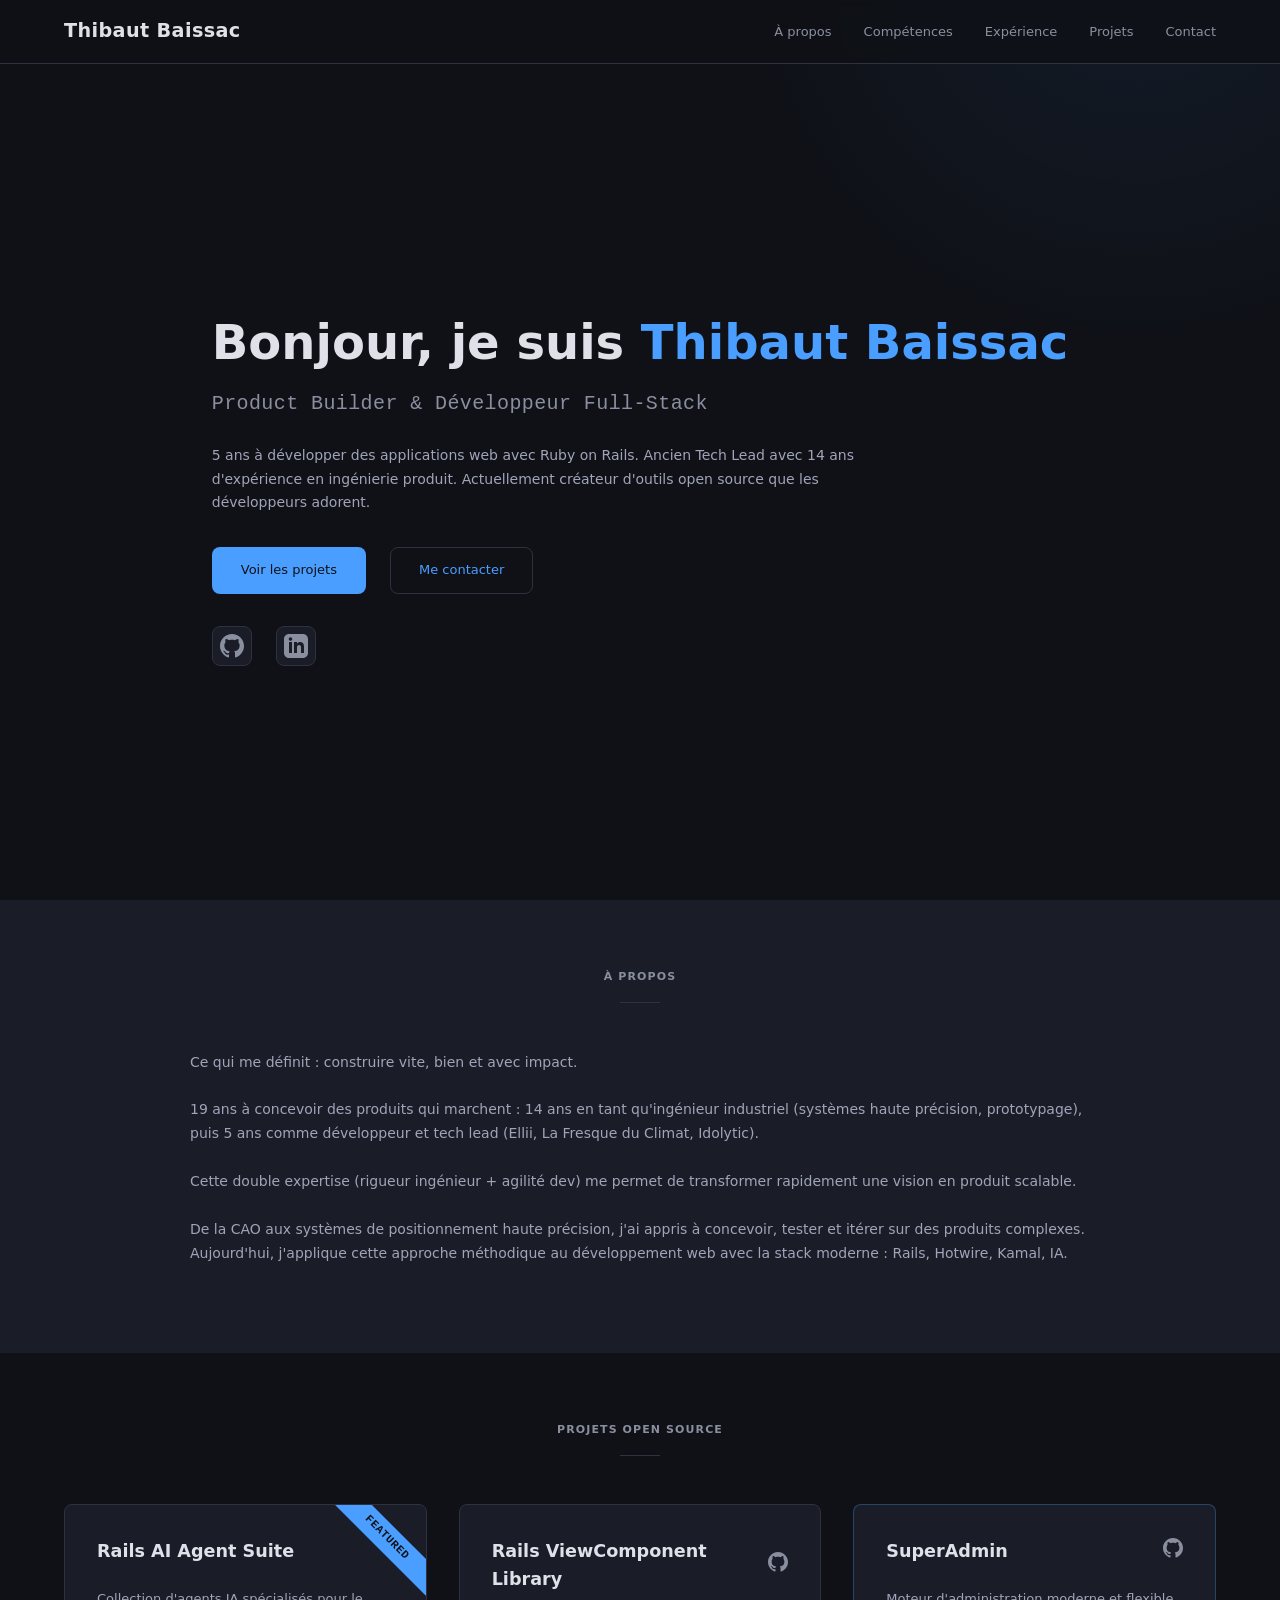
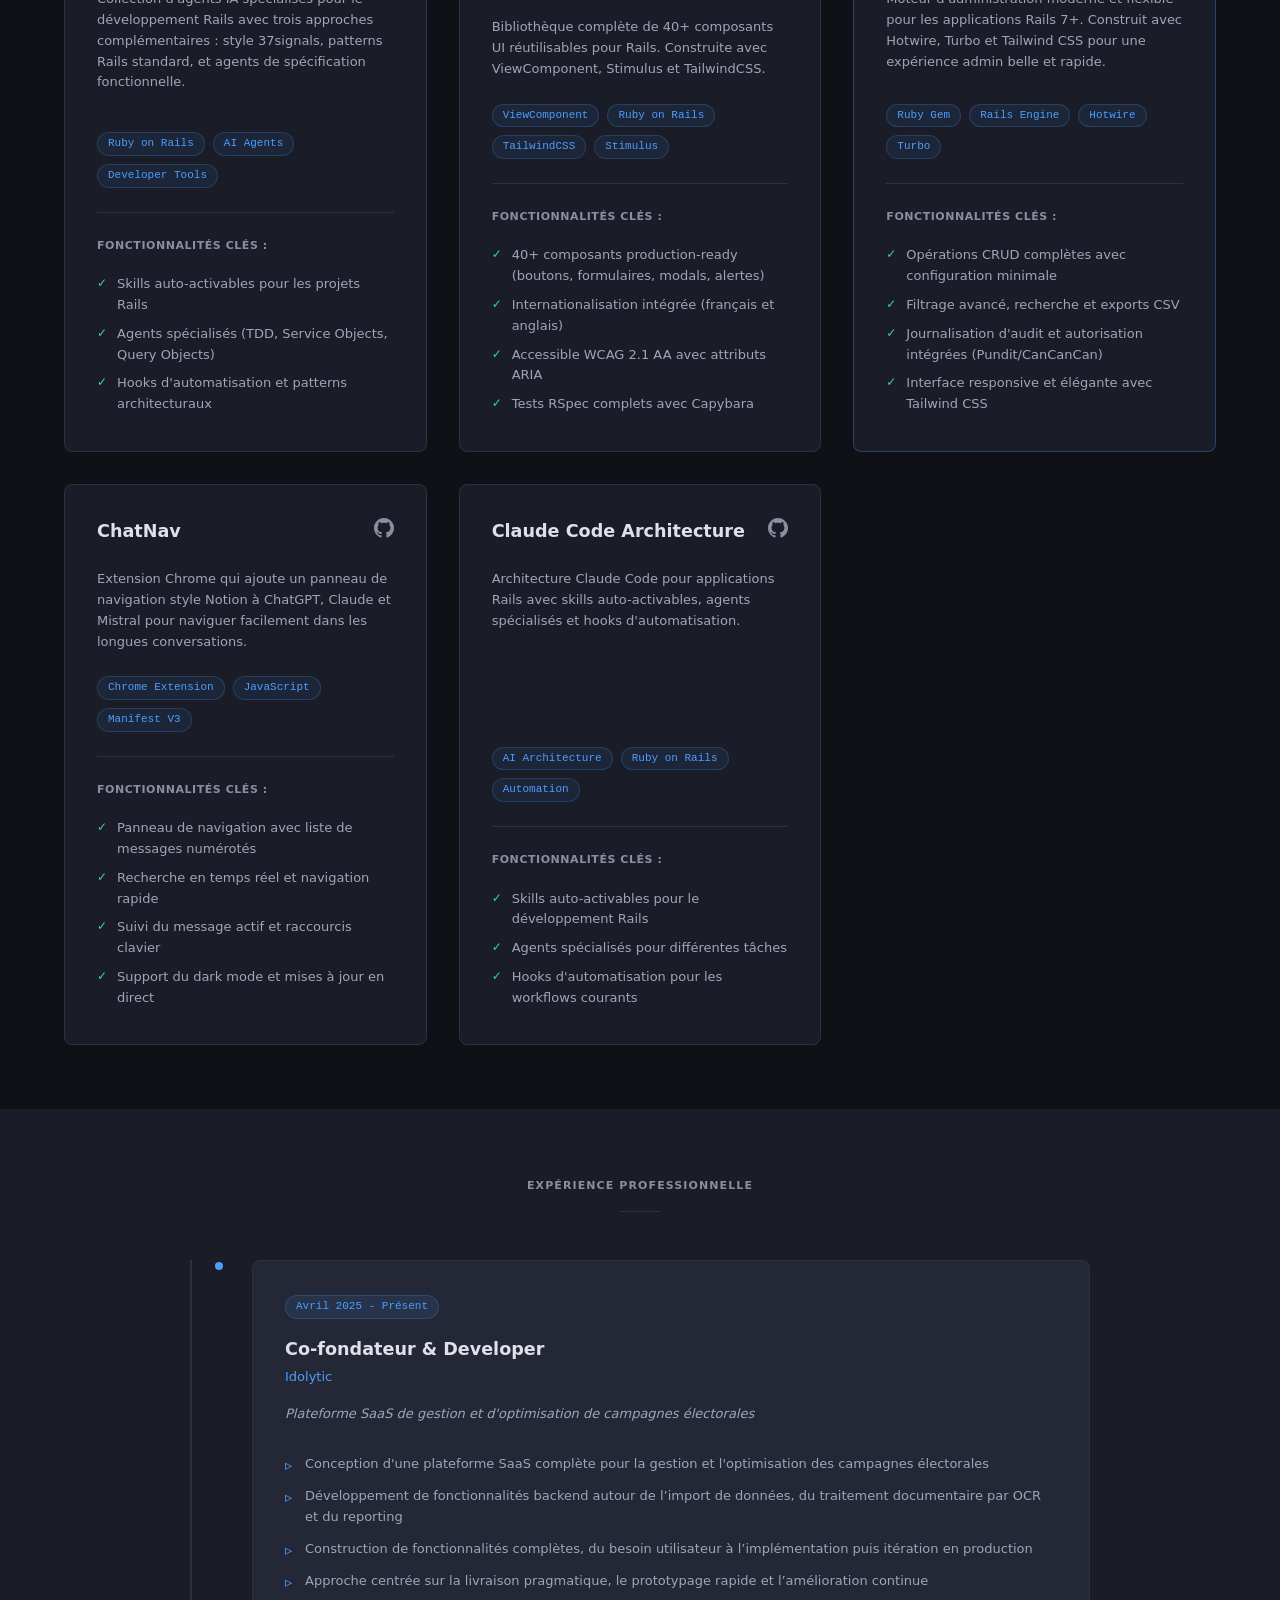
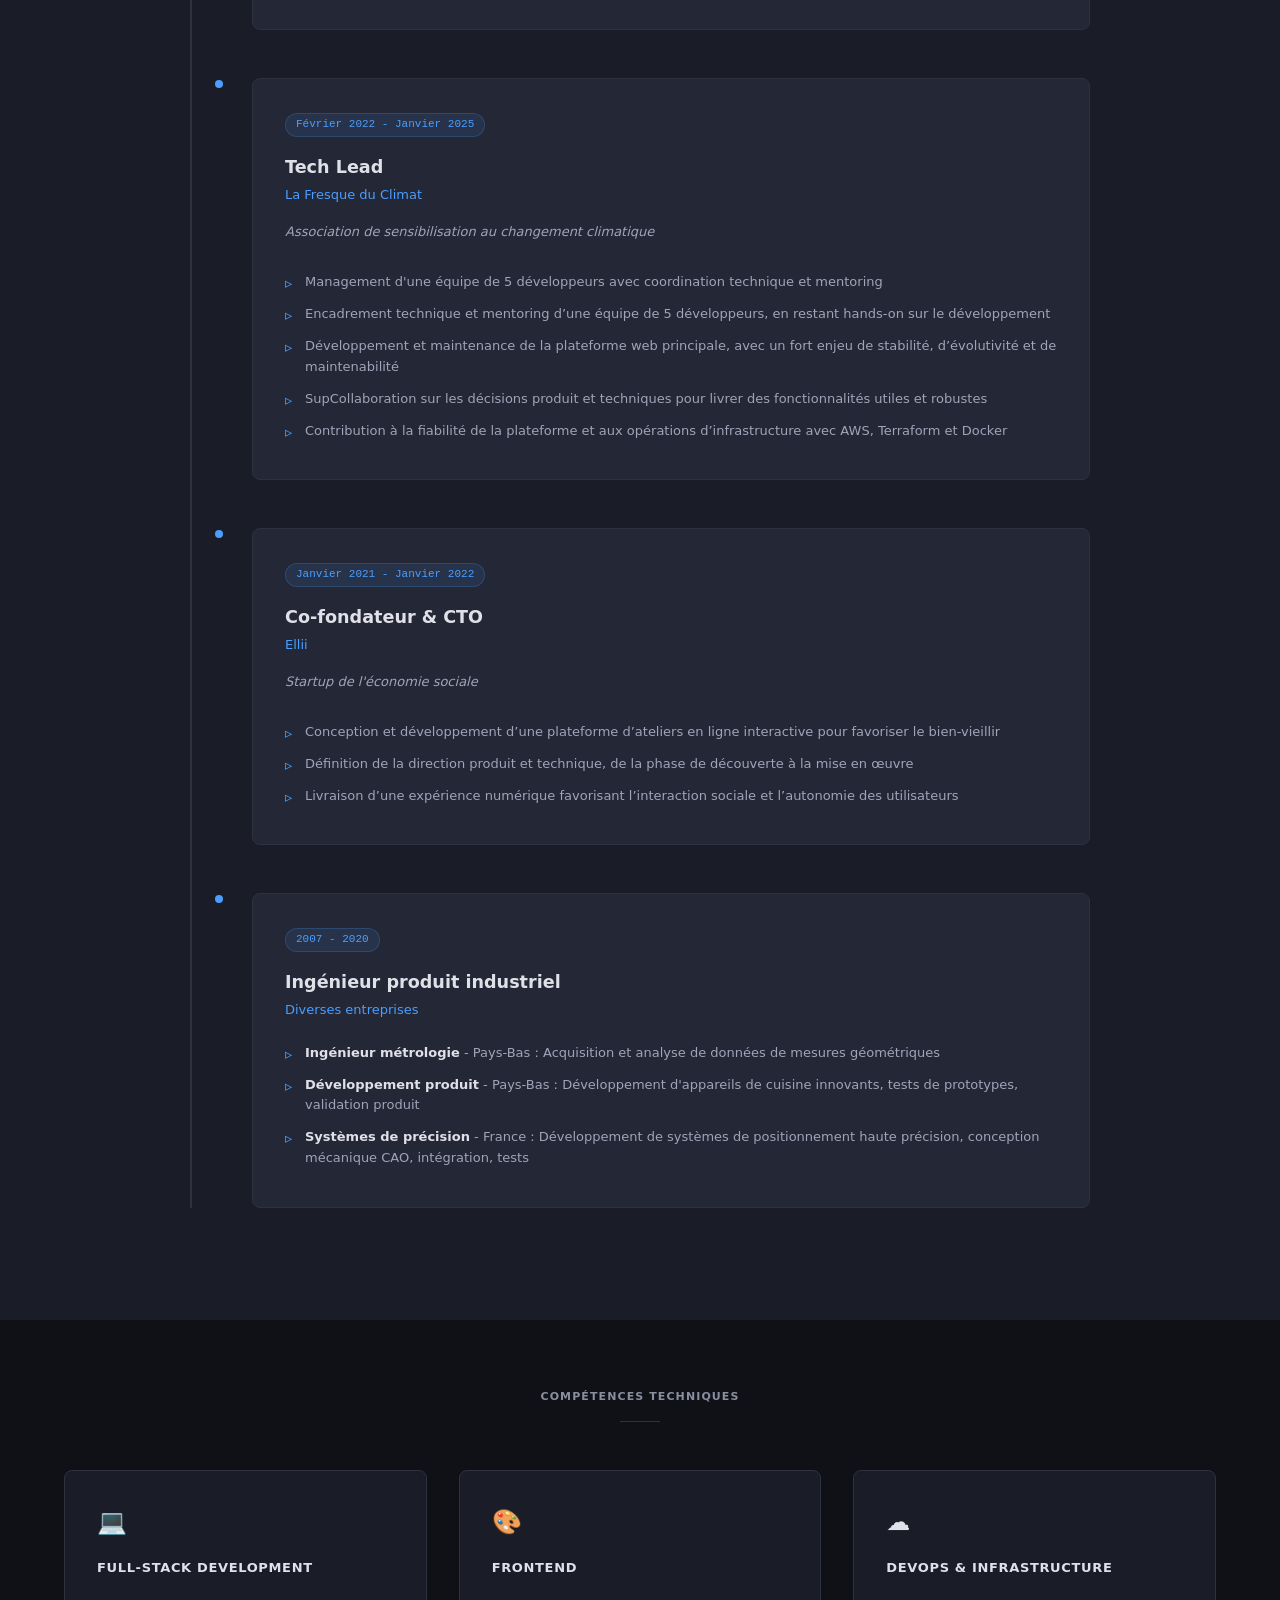
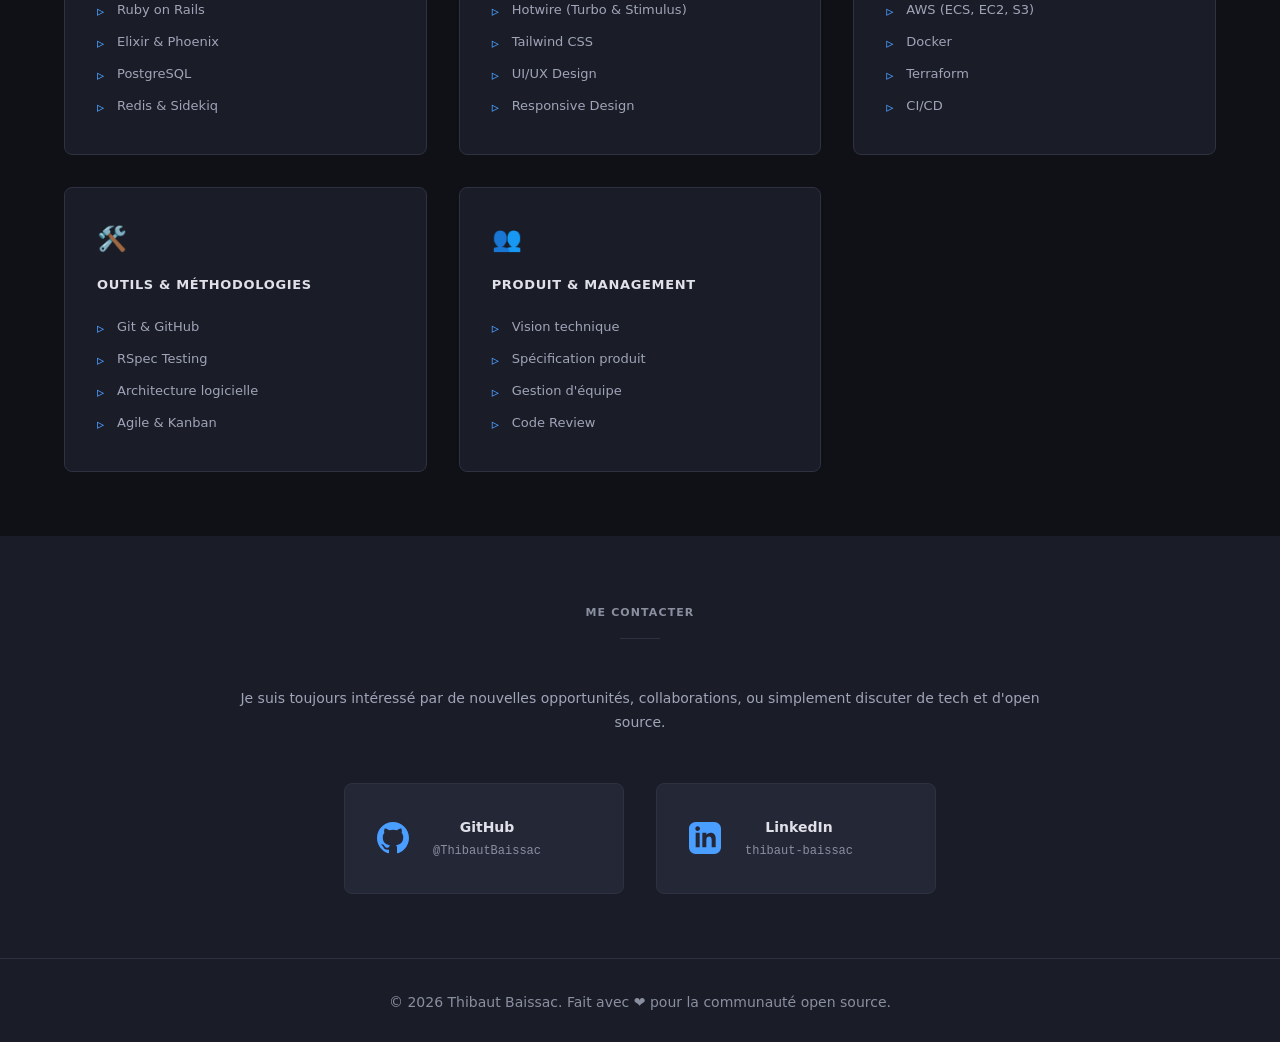
==== commit 789f17b0: "Prettify HTML, update content and refresh CSS" ====
--- a/index.html
+++ b/index.html
@@ -1,452 +1,719 @@
-<!DOCTYPE html>
+<!doctype html>
 <html lang="fr">
-<head>
-    <meta charset="UTF-8">
-    <meta name="viewport" content="width=device-width, initial-scale=1.0">
-    <meta name="description" content="Thibaut Baissac - Product Builder et Full-Stack Developer spécialisé en Ruby on Rails, Elixir et projets open source">
-    <meta name="keywords" content="Full-Stack Developer, Ruby on Rails, Elixir, Phoenix, Open Source, Tech Lead">
-    <meta name="author" content="Thibaut Baissac">
-    <title>Thibaut Baissac - Product Builder & Full-Stack Developer</title>
-
-    <!-- Favicons -->
-    <link rel="icon" type="image/svg+xml" href="favicons/favicon.svg">
-    <link rel="icon" type="image/png" sizes="48x48" href="favicons/favicon-48x48.png">
-    <link rel="icon" type="image/png" sizes="32x32" href="favicons/favicon-32x32.png">
-    <link rel="icon" type="image/png" sizes="16x16" href="favicons/favicon-16x16.png">
-    <link rel="apple-touch-icon" sizes="180x180" href="favicons/apple-touch-icon.png">
-    <link rel="manifest" href="favicons/site.webmanifest">
-
-    <link rel="stylesheet" href="styles.css">
-    <link rel="preconnect" href="https://fonts.googleapis.com">
-    <link rel="preconnect" href="https://fonts.gstatic.com" crossorigin>
-    <link href="https://fonts.googleapis.com/css2?family=Inter:wght@300;400;500;600;700&display=swap" rel="stylesheet">
-</head>
-<body>
-    <!-- Navigation -->
-    <nav class="navbar">
-        <div class="container">
-            <div class="nav-content">
-                <a href="#" class="logo">Thibaut Baissac</a>
-                <button class="mobile-menu-btn" aria-label="Toggle menu">
-                    <span></span>
-                    <span></span>
-                    <span></span>
-                </button>
-                <ul class="nav-links">
-                    <li><a href="#about">À propos</a></li>
-                    <li><a href="#skills">Compétences</a></li>
-                    <li><a href="#experience">Expérience</a></li>
-                    <li><a href="#projects">Projets</a></li>
-                    <li><a href="#contact">Contact</a></li>
-                </ul>
+    <head>
+        <meta charset="UTF-8" />
+        <meta name="viewport" content="width=device-width, initial-scale=1.0" />
+        <meta
+            name="description"
+            content="Thibaut Baissac - Product Builder et Full-Stack Developer spécialisé en Ruby on Rails, Elixir et projets open source"
+        />
+        <meta
+            name="keywords"
+            content="Full-Stack Developer, Ruby on Rails, Elixir, Phoenix, Open Source, Tech Lead"
+        />
+        <meta name="author" content="Thibaut Baissac" />
+        <title>Thibaut Baissac - Product Builder & Full-Stack Developer</title>
+
+        <!-- Favicons -->
+        <link rel="icon" type="image/svg+xml" href="favicons/favicon.svg" />
+        <link
+            rel="icon"
+            type="image/png"
+            sizes="48x48"
+            href="favicons/favicon-48x48.png"
+        />
+        <link
+            rel="icon"
+            type="image/png"
+            sizes="32x32"
+            href="favicons/favicon-32x32.png"
+        />
+        <link
+            rel="icon"
+            type="image/png"
+            sizes="16x16"
+            href="favicons/favicon-16x16.png"
+        />
+        <link
+            rel="apple-touch-icon"
+            sizes="180x180"
+            href="favicons/apple-touch-icon.png"
+        />
+        <link rel="manifest" href="favicons/site.webmanifest" />
+
+        <link rel="stylesheet" href="styles.css" />
+    </head>
+    <body>
+        <!-- Navigation -->
+        <nav class="navbar">
+            <div class="container">
+                <div class="nav-content">
+                    <a href="#" class="logo">Thibaut Baissac</a>
+                    <button class="mobile-menu-btn" aria-label="Toggle menu">
+                        <span></span>
+                        <span></span>
+                        <span></span>
+                    </button>
+                    <ul class="nav-links">
+                        <li><a href="#about">À propos</a></li>
+                        <li><a href="#skills">Compétences</a></li>
+                        <li><a href="#experience">Expérience</a></li>
+                        <li><a href="#projects">Projets</a></li>
+                        <li><a href="#contact">Contact</a></li>
+                    </ul>
+                </div>
             </div>
-        </div>
-    </nav>
-
-    <!-- Hero Section -->
-    <section class="hero">
-        <div class="container">
-            <div class="hero-content">
-                <div class="hero-text">
-                    <h1 class="hero-title">
-                        Bonjour, je suis <span class="gradient-text">Thibaut Baissac</span>
-                    </h1>
-                    <h2 class="hero-subtitle">Product Builder & Développeur Full-Stack</h2>
-                    <p class="hero-description">
-                        5 ans à développer des applications web avec Ruby on Rails et Elixir.
-                        Ancien Tech Lead avec 14 ans d'expérience en ingénierie produit.
-                        Actuellement créateur d'outils open source que les développeurs adorent.
+        </nav>
+
+        <!-- Hero Section -->
+        <section class="hero">
+            <div class="container">
+                <div class="hero-content">
+                    <div class="hero-text">
+                        <h1 class="hero-title">
+                            Bonjour, je suis
+                            <span class="gradient-text">Thibaut Baissac</span>
+                        </h1>
+                        <h2 class="hero-subtitle">
+                            Product Builder & Développeur Full-Stack
+                        </h2>
+                        <p class="hero-description">
+                            5 ans à développer des applications web avec Ruby on
+                            Rails. Ancien Tech Lead avec 14 ans d'expérience en
+                            ingénierie produit. Actuellement créateur d'outils
+                            open source que les développeurs adorent.
+                        </p>
+                        <div class="hero-buttons">
+                            <a href="#projects" class="btn btn-primary"
+                                >Voir les projets</a
+                            >
+                            <a href="#contact" class="btn btn-secondary"
+                                >Me contacter</a
+                            >
+                        </div>
+                        <div class="hero-social">
+                            <a
+                                href="https://github.com/ThibautBaissac"
+                                target="_blank"
+                                rel="noopener"
+                                aria-label="GitHub"
+                            >
+                                <svg
+                                    width="24"
+                                    height="24"
+                                    fill="currentColor"
+                                    viewBox="0 0 24 24"
+                                >
+                                    <path
+                                        d="M12 0c-6.626 0-12 5.373-12 12 0 5.302 3.438 9.8 8.207 11.387.599.111.793-.261.793-.577v-2.234c-3.338.726-4.033-1.416-4.033-1.416-.546-1.387-1.333-1.756-1.333-1.756-1.089-.745.083-.729.083-.729 1.205.084 1.839 1.237 1.839 1.237 1.07 1.834 2.807 1.304 3.492.997.107-.775.418-1.305.762-1.604-2.665-.305-5.467-1.334-5.467-5.931 0-1.311.469-2.381 1.236-3.221-.124-.303-.535-1.524.117-3.176 0 0 1.008-.322 3.301 1.23.957-.266 1.983-.399 3.003-.404 1.02.005 2.047.138 3.006.404 2.291-1.552 3.297-1.23 3.297-1.23.653 1.653.242 2.874.118 3.176.77.84 1.235 1.911 1.235 3.221 0 4.609-2.807 5.624-5.479 5.921.43.372.823 1.102.823 2.222v3.293c0 .319.192.694.801.576 4.765-1.589 8.199-6.086 8.199-11.386 0-6.627-5.373-12-12-12z"
+                                    />
+                                </svg>
+                            </a>
+                            <a
+                                href="https://linkedin.com/in/thibaut-baissac"
+                                target="_blank"
+                                rel="noopener"
+                                aria-label="LinkedIn"
+                            >
+                                <svg
+                                    width="24"
+                                    height="24"
+                                    fill="currentColor"
+                                    viewBox="0 0 24 24"
+                                >
+                                    <path
+                                        d="M19 0h-14c-2.761 0-5 2.239-5 5v14c0 2.761 2.239 5 5 5h14c2.762 0 5-2.239 5-5v-14c0-2.761-2.238-5-5-5zm-11 19h-3v-11h3v11zm-1.5-12.268c-.966 0-1.75-.79-1.75-1.764s.784-1.764 1.75-1.764 1.75.79 1.75 1.764-.783 1.764-1.75 1.764zm13.5 12.268h-3v-5.604c0-3.368-4-3.113-4 0v5.604h-3v-11h3v1.765c1.396-2.586 7-2.777 7 2.476v6.759z"
+                                    />
+                                </svg>
+                            </a>
+                        </div>
+                    </div>
+                </div>
+            </div>
+        </section>
+
+        <!-- About Section -->
+        <section id="about" class="section about-section">
+            <div class="container">
+                <div class="section-header">
+                    <h2 class="section-title">À propos</h2>
+                    <div class="section-line"></div>
+                </div>
+                <div class="about-content">
+                    <div class="about-text">
+                        <p>
+                            Ce qui me définit : construire vite, bien et avec
+                            impact.
+                        </p>
+                        <p>
+                            19 ans à concevoir des produits qui marchent : 14
+                            ans en tant qu'ingénieur industriel (systèmes haute
+                            précision, prototypage), puis 5 ans comme
+                            développeur et tech lead (Ellii, La Fresque du
+                            Climat, Idolytic).
+                        </p>
+                        <p>
+                            Cette double expertise (rigueur ingénieur + agilité
+                            dev) me permet de transformer rapidement une vision
+                            en produit scalable.
+                        </p>
+                        <p>
+                            De la CAO aux systèmes de positionnement haute
+                            précision, j'ai appris à concevoir, tester et itérer
+                            sur des produits complexes. Aujourd'hui, j'applique
+                            cette approche méthodique au développement web avec
+                            la stack moderne : Rails, Hotwire, Kamal, IA.
+                        </p>
+                    </div>
+                </div>
+            </div>
+        </section>
+
+        <!-- Projects Section -->
+        <section id="projects" class="section projects-section">
+            <div class="container">
+                <div class="section-header">
+                    <h2 class="section-title">Projets Open Source</h2>
+                    <div class="section-line"></div>
+                </div>
+                <div class="projects-grid">
+                    <!-- Rails AI Agent Suite -->
+                    <div class="project-card">
+                        <div class="featured-badge">Featured</div>
+                        <div class="project-header">
+                            <h3>Rails AI Agent Suite</h3>
+                            <a
+                                href="https://github.com/ThibautBaissac/rails-ai-agents"
+                                target="_blank"
+                                rel="noopener"
+                                class="project-link"
+                            >
+                            </a>
+                        </div>
+                        <p class="project-description">
+                            Collection d'agents IA spécialisés pour le
+                            développement Rails avec trois approches
+                            complémentaires : style 37signals, patterns Rails
+                            standard, et agents de spécification fonctionnelle.
+                        </p>
+                        <div class="project-tags">
+                            <span class="tag">Ruby on Rails</span>
+                            <span class="tag">AI Agents</span>
+                            <span class="tag">Developer Tools</span>
+                        </div>
+                        <div class="project-features">
+                            <h4>Fonctionnalités clés :</h4>
+                            <ul>
+                                <li>
+                                    Skills auto-activables pour les projets
+                                    Rails
+                                </li>
+                                <li>
+                                    Agents spécialisés (TDD, Service Objects,
+                                    Query Objects)
+                                </li>
+                                <li>
+                                    Hooks d'automatisation et patterns
+                                    architecturaux
+                                </li>
+                            </ul>
+                        </div>
+                    </div>
+
+                    <!-- ViewComponent Library -->
+                    <div class="project-card">
+                        <div class="project-header">
+                            <h3>Rails ViewComponent Library</h3>
+                            <a
+                                href="https://github.com/ThibautBaissac/view_components"
+                                target="_blank"
+                                rel="noopener"
+                                class="project-link"
+                            >
+                                <svg
+                                    width="20"
+                                    height="20"
+                                    fill="currentColor"
+                                    viewBox="0 0 24 24"
+                                >
+                                    <path
+                                        d="M12 0c-6.626 0-12 5.373-12 12 0 5.302 3.438 9.8 8.207 11.387.599.111.793-.261.793-.577v-2.234c-3.338.726-4.033-1.416-4.033-1.416-.546-1.387-1.333-1.756-1.333-1.756-1.089-.745.083-.729.083-.729 1.205.084 1.839 1.237 1.839 1.237 1.07 1.834 2.807 1.304 3.492.997.107-.775.418-1.305.762-1.604-2.665-.305-5.467-1.334-5.467-5.931 0-1.311.469-2.381 1.236-3.221-.124-.303-.535-1.524.117-3.176 0 0 1.008-.322 3.301 1.23.957-.266 1.983-.399 3.003-.404 1.02.005 2.047.138 3.006.404 2.291-1.552 3.297-1.23 3.297-1.23.653 1.653.242 2.874.118 3.176.77.84 1.235 1.911 1.235 3.221 0 4.609-2.807 5.624-5.479 5.921.43.372.823 1.102.823 2.222v3.293c0 .319.192.694.801.576 4.765-1.589 8.199-6.086 8.199-11.386 0-6.627-5.373-12-12-12z"
+                                    />
+                                </svg>
+                            </a>
+                        </div>
+                        <p class="project-description">
+                            Bibliothèque complète de 40+ composants UI
+                            réutilisables pour Rails. Construite avec
+                            ViewComponent, Stimulus et TailwindCSS.
+                        </p>
+                        <div class="project-tags">
+                            <span class="tag">ViewComponent</span>
+                            <span class="tag">Ruby on Rails</span>
+                            <span class="tag">TailwindCSS</span>
+                            <span class="tag">Stimulus</span>
+                        </div>
+                        <div class="project-features">
+                            <h4>Fonctionnalités clés :</h4>
+                            <ul>
+                                <li>
+                                    40+ composants production-ready (boutons,
+                                    formulaires, modals, alertes)
+                                </li>
+                                <li>
+                                    Internationalisation intégrée (français et
+                                    anglais)
+                                </li>
+                                <li>
+                                    Accessible WCAG 2.1 AA avec attributs ARIA
+                                </li>
+                                <li>Tests RSpec complets avec Capybara</li>
+                            </ul>
+                        </div>
+                    </div>
+
+                    <!-- SuperAdmin -->
+                    <div class="project-card featured">
+                        <div class="project-header">
+                            <h3>SuperAdmin</h3>
+                            <a
+                                href="https://github.com/ThibautBaissac/super_admin"
+                                target="_blank"
+                                rel="noopener"
+                                class="project-link"
+                            >
+                                <svg
+                                    width="20"
+                                    height="20"
+                                    fill="currentColor"
+                                    viewBox="0 0 24 24"
+                                >
+                                    <path
+                                        d="M12 0c-6.626 0-12 5.373-12 12 0 5.302 3.438 9.8 8.207 11.387.599.111.793-.261.793-.577v-2.234c-3.338.726-4.033-1.416-4.033-1.416-.546-1.387-1.333-1.756-1.333-1.756-1.089-.745.083-.729.083-.729 1.205.084 1.839 1.237 1.839 1.237 1.07 1.834 2.807 1.304 3.492.997.107-.775.418-1.305.762-1.604-2.665-.305-5.467-1.334-5.467-5.931 0-1.311.469-2.381 1.236-3.221-.124-.303-.535-1.524.117-3.176 0 0 1.008-.322 3.301 1.23.957-.266 1.983-.399 3.003-.404 1.02.005 2.047.138 3.006.404 2.291-1.552 3.297-1.23 3.297-1.23.653 1.653.242 2.874.118 3.176.77.84 1.235 1.911 1.235 3.221 0 4.609-2.807 5.624-5.479 5.921.43.372.823 1.102.823 2.222v3.293c0 .319.192.694.801.576 4.765-1.589 8.199-6.086 8.199-11.386 0-6.627-5.373-12-12-12z"
+                                    />
+                                </svg>
+                            </a>
+                        </div>
+                        <p class="project-description">
+                            Moteur d'administration moderne et flexible pour les
+                            applications Rails 7+. Construit avec Hotwire, Turbo
+                            et Tailwind CSS pour une expérience admin belle et
+                            rapide.
+                        </p>
+                        <div class="project-tags">
+                            <span class="tag">Ruby Gem</span>
+                            <span class="tag">Rails Engine</span>
+                            <span class="tag">Hotwire</span>
+                            <span class="tag">Turbo</span>
+                        </div>
+                        <div class="project-features">
+                            <h4>Fonctionnalités clés :</h4>
+                            <ul>
+                                <li>
+                                    Opérations CRUD complètes avec configuration
+                                    minimale
+                                </li>
+                                <li>
+                                    Filtrage avancé, recherche et exports CSV
+                                </li>
+                                <li>
+                                    Journalisation d'audit et autorisation
+                                    intégrées (Pundit/CanCanCan)
+                                </li>
+                                <li>
+                                    Interface responsive et élégante avec
+                                    Tailwind CSS
+                                </li>
+                            </ul>
+                        </div>
+                    </div>
+
+                    <!-- ChatNav -->
+                    <div class="project-card">
+                        <div class="project-header">
+                            <h3>ChatNav</h3>
+                            <a
+                                href="https://github.com/ThibautBaissac/chatnav"
+                                target="_blank"
+                                rel="noopener"
+                                class="project-link"
+                            >
+                                <svg
+                                    width="20"
+                                    height="20"
+                                    fill="currentColor"
+                                    viewBox="0 0 24 24"
+                                >
+                                    <path
+                                        d="M12 0c-6.626 0-12 5.373-12 12 0 5.302 3.438 9.8 8.207 11.387.599.111.793-.261.793-.577v-2.234c-3.338.726-4.033-1.416-4.033-1.416-.546-1.387-1.333-1.756-1.333-1.756-1.089-.745.083-.729.083-.729 1.205.084 1.839 1.237 1.839 1.237 1.07 1.834 2.807 1.304 3.492.997.107-.775.418-1.305.762-1.604-2.665-.305-5.467-1.334-5.467-5.931 0-1.311.469-2.381 1.236-3.221-.124-.303-.535-1.524.117-3.176 0 0 1.008-.322 3.301 1.23.957-.266 1.983-.399 3.003-.404 1.02.005 2.047.138 3.006.404 2.291-1.552 3.297-1.23 3.297-1.23.653 1.653.242 2.874.118 3.176.77.84 1.235 1.911 1.235 3.221 0 4.609-2.807 5.624-5.479 5.921.43.372.823 1.102.823 2.222v3.293c0 .319.192.694.801.576 4.765-1.589 8.199-6.086 8.199-11.386 0-6.627-5.373-12-12-12z"
+                                    />
+                                </svg>
+                            </a>
+                        </div>
+                        <p class="project-description">
+                            Extension Chrome qui ajoute un panneau de navigation
+                            style Notion à ChatGPT, Claude et Mistral pour
+                            naviguer facilement dans les longues conversations.
+                        </p>
+                        <div class="project-tags">
+                            <span class="tag">Chrome Extension</span>
+                            <span class="tag">JavaScript</span>
+                            <span class="tag">Manifest V3</span>
+                        </div>
+                        <div class="project-features">
+                            <h4>Fonctionnalités clés :</h4>
+                            <ul>
+                                <li>
+                                    Panneau de navigation avec liste de messages
+                                    numérotés
+                                </li>
+                                <li>
+                                    Recherche en temps réel et navigation rapide
+                                </li>
+                                <li>
+                                    Suivi du message actif et raccourcis clavier
+                                </li>
+                                <li>
+                                    Support du dark mode et mises à jour en
+                                    direct
+                                </li>
+                            </ul>
+                        </div>
+                    </div>
+
+                    <!-- Claude Code Architecture -->
+                    <div class="project-card">
+                        <div class="project-header">
+                            <h3>Claude Code Architecture</h3>
+                            <a
+                                href="https://github.com/ThibautBaissac/claude-code-architecture"
+                                target="_blank"
+                                rel="noopener"
+                                class="project-link"
+                            >
+                                <svg
+                                    width="20"
+                                    height="20"
+                                    fill="currentColor"
+                                    viewBox="0 0 24 24"
+                                >
+                                    <path
+                                        d="M12 0c-6.626 0-12 5.373-12 12 0 5.302 3.438 9.8 8.207 11.387.599.111.793-.261.793-.577v-2.234c-3.338.726-4.033-1.416-4.033-1.416-.546-1.387-1.333-1.756-1.333-1.756-1.089-.745.083-.729.083-.729 1.205.084 1.839 1.237 1.839 1.237 1.07 1.834 2.807 1.304 3.492.997.107-.775.418-1.305.762-1.604-2.665-.305-5.467-1.334-5.467-5.931 0-1.311.469-2.381 1.236-3.221-.124-.303-.535-1.524.117-3.176 0 0 1.008-.322 3.301 1.23.957-.266 1.983-.399 3.003-.404 1.02.005 2.047.138 3.006.404 2.291-1.552 3.297-1.23 3.297-1.23.653 1.653.242 2.874.118 3.176.77.84 1.235 1.911 1.235 3.221 0 4.609-2.807 5.624-5.479 5.921.43.372.823 1.102.823 2.222v3.293c0 .319.192.694.801.576 4.765-1.589 8.199-6.086 8.199-11.386 0-6.627-5.373-12-12-12z"
+                                    />
+                                </svg>
+                            </a>
+                        </div>
+                        <p class="project-description">
+                            Architecture Claude Code pour applications Rails
+                            avec skills auto-activables, agents spécialisés et
+                            hooks d'automatisation.
+                        </p>
+                        <div class="project-tags">
+                            <span class="tag">AI Architecture</span>
+                            <span class="tag">Ruby on Rails</span>
+                            <span class="tag">Automation</span>
+                        </div>
+                        <div class="project-features">
+                            <h4>Fonctionnalités clés :</h4>
+                            <ul>
+                                <li>
+                                    Skills auto-activables pour le développement
+                                    Rails
+                                </li>
+                                <li>
+                                    Agents spécialisés pour différentes tâches
+                                </li>
+                                <li>
+                                    Hooks d'automatisation pour les workflows
+                                    courants
+                                </li>
+                            </ul>
+                        </div>
+                    </div>
+                </div>
+            </div>
+        </section>
+
+        <!-- Experience Section -->
+        <section id="experience" class="section experience-section">
+            <div class="container">
+                <div class="section-header">
+                    <h2 class="section-title">Expérience professionnelle</h2>
+                    <div class="section-line"></div>
+                </div>
+                <div class="timeline">
+                    <div class="timeline-item">
+                        <div class="timeline-marker"></div>
+                        <div class="timeline-content">
+                            <span class="timeline-date"
+                                >Avril 2025 - Présent</span
+                            >
+                            <h3>Co-fondateur & Developer</h3>
+                            <h4>Idolytic</h4>
+                            <p>
+                                Plateforme SaaS de gestion et d'optimisation de
+                                campagnes électorales
+                            </p>
+                            <ul>
+                                <li>
+                                    Conception d'une plateforme SaaS complète
+                                    pour la gestion et l'optimisation des
+                                    campagnes électorales
+                                </li>
+                                <li>
+                                    Développement de fonctionnalités backend
+                                    autour de l’import de données, du traitement
+                                    documentaire par OCR et du reporting
+                                </li>
+                                <li>
+                                    Construction de fonctionnalités complètes,
+                                    du besoin utilisateur à l’implémentation
+                                    puis itération en production
+                                </li>
+                                <li>
+                                    Approche centrée sur la livraison
+                                    pragmatique, le prototypage rapide et
+                                    l’amélioration continue
+                                </li>
+                            </ul>
+                        </div>
+                    </div>
+
+                    <div class="timeline-item">
+                        <div class="timeline-marker"></div>
+                        <div class="timeline-content">
+                            <span class="timeline-date"
+                                >Février 2022 - Janvier 2025</span
+                            >
+                            <h3>Tech Lead</h3>
+                            <h4>La Fresque du Climat</h4>
+                            <p>
+                                Association de sensibilisation au changement
+                                climatique
+                            </p>
+                            <ul>
+                                <li>
+                                    Management d'une équipe de 5 développeurs
+                                    avec coordination technique et mentoring
+                                </li>
+                                <li>
+                                    Encadrement technique et mentoring d’une
+                                    équipe de 5 développeurs, en restant
+                                    hands-on sur le développement
+                                </li>
+                                <li>
+                                    Développement et maintenance de la
+                                    plateforme web principale, avec un fort
+                                    enjeu de stabilité, d’évolutivité et de
+                                    maintenabilité
+                                </li>
+                                <li>
+                                    SupCollaboration sur les décisions produit
+                                    et techniques pour livrer des
+                                    fonctionnalités utiles et robustes
+                                </li>
+                                <li>
+                                    Contribution à la fiabilité de la plateforme
+                                    et aux opérations d’infrastructure avec AWS,
+                                    Terraform et Docker
+                                </li>
+                            </ul>
+                        </div>
+                    </div>
+
+                    <div class="timeline-item">
+                        <div class="timeline-marker"></div>
+                        <div class="timeline-content">
+                            <span class="timeline-date"
+                                >Janvier 2021 - Janvier 2022</span
+                            >
+                            <h3>Co-fondateur & CTO</h3>
+                            <h4>Ellii</h4>
+                            <p>Startup de l'économie sociale</p>
+                            <ul>
+                                <li>
+                                    Conception et développement d’une plateforme
+                                    d’ateliers en ligne interactive pour
+                                    favoriser le bien-vieillir
+                                </li>
+                                <li>
+                                    Définition de la direction produit et
+                                    technique, de la phase de découverte à la
+                                    mise en œuvre
+                                </li>
+                                <li>
+                                    Livraison d’une expérience numérique
+                                    favorisant l’interaction sociale et
+                                    l’autonomie des utilisateurs
+                                </li>
+                            </ul>
+                        </div>
+                    </div>
+
+                    <div class="timeline-item">
+                        <div class="timeline-marker"></div>
+                        <div class="timeline-content">
+                            <span class="timeline-date">2007 - 2020</span>
+                            <h3>Ingénieur produit industriel</h3>
+                            <h4>Diverses entreprises</h4>
+                            <ul>
+                                <li>
+                                    <strong>Ingénieur métrologie</strong> -
+                                    Pays-Bas : Acquisition et analyse de données
+                                    de mesures géométriques
+                                </li>
+                                <li>
+                                    <strong>Développement produit</strong> -
+                                    Pays-Bas : Développement d'appareils de
+                                    cuisine innovants, tests de prototypes,
+                                    validation produit
+                                </li>
+                                <li>
+                                    <strong>Systèmes de précision</strong> -
+                                    France : Développement de systèmes de
+                                    positionnement haute précision, conception
+                                    mécanique CAO, intégration, tests
+                                </li>
+                            </ul>
+                        </div>
+                    </div>
+                </div>
+            </div>
+        </section>
+
+        <!-- Skills Section -->
+        <section id="skills" class="section skills-section">
+            <div class="container">
+                <div class="section-header">
+                    <h2 class="section-title">Compétences techniques</h2>
+                    <div class="section-line"></div>
+                </div>
+                <div class="skills-grid">
+                    <div class="skill-category">
+                        <div class="skill-icon">💻</div>
+                        <h3>Full-Stack Development</h3>
+                        <ul class="skill-list">
+                            <li>Ruby on Rails</li>
+                            <li>Elixir & Phoenix</li>
+                            <li>PostgreSQL</li>
+                            <li>Redis & Sidekiq</li>
+                        </ul>
+                    </div>
+                    <div class="skill-category">
+                        <div class="skill-icon">🎨</div>
+                        <h3>Frontend</h3>
+                        <ul class="skill-list">
+                            <li>Hotwire (Turbo & Stimulus)</li>
+                            <li>Tailwind CSS</li>
+                            <li>UI/UX Design</li>
+                            <li>Responsive Design</li>
+                        </ul>
+                    </div>
+                    <div class="skill-category">
+                        <div class="skill-icon">☁️</div>
+                        <h3>DevOps & Infrastructure</h3>
+                        <ul class="skill-list">
+                            <li>AWS (ECS, EC2, S3)</li>
+                            <li>Docker</li>
+                            <li>Terraform</li>
+                            <li>CI/CD</li>
+                        </ul>
+                    </div>
+                    <div class="skill-category">
+                        <div class="skill-icon">🛠️</div>
+                        <h3>Outils & Méthodologies</h3>
+                        <ul class="skill-list">
+                            <li>Git & GitHub</li>
+                            <li>RSpec Testing</li>
+                            <li>Architecture logicielle</li>
+                            <li>Agile & Kanban</li>
+                        </ul>
+                    </div>
+                    <div class="skill-category">
+                        <div class="skill-icon">👥</div>
+                        <h3>Produit & Management</h3>
+                        <ul class="skill-list">
+                            <li>Vision technique</li>
+                            <li>Spécification produit</li>
+                            <li>Gestion d'équipe</li>
+                            <li>Code Review</li>
+                        </ul>
+                    </div>
+                </div>
+            </div>
+        </section>
+
+        <!-- Contact Section -->
+        <section id="contact" class="section contact-section">
+            <div class="container">
+                <div class="section-header">
+                    <h2 class="section-title">Me contacter</h2>
+                    <div class="section-line"></div>
+                </div>
+                <div class="contact-content">
+                    <p class="contact-intro">
+                        Je suis toujours intéressé par de nouvelles
+                        opportunités, collaborations, ou simplement discuter de
+                        tech et d'open source.
                     </p>
-                    <div class="hero-buttons">
-                        <a href="#projects" class="btn btn-primary">Voir les projets</a>
-                        <a href="#contact" class="btn btn-secondary">Me contacter</a>
-                    </div>
-                    <div class="hero-social">
-                        <a href="https://github.com/ThibautBaissac" target="_blank" rel="noopener" aria-label="GitHub">
-                            <svg width="24" height="24" fill="currentColor" viewBox="0 0 24 24">
-                                <path d="M12 0c-6.626 0-12 5.373-12 12 0 5.302 3.438 9.8 8.207 11.387.599.111.793-.261.793-.577v-2.234c-3.338.726-4.033-1.416-4.033-1.416-.546-1.387-1.333-1.756-1.333-1.756-1.089-.745.083-.729.083-.729 1.205.084 1.839 1.237 1.839 1.237 1.07 1.834 2.807 1.304 3.492.997.107-.775.418-1.305.762-1.604-2.665-.305-5.467-1.334-5.467-5.931 0-1.311.469-2.381 1.236-3.221-.124-.303-.535-1.524.117-3.176 0 0 1.008-.322 3.301 1.23.957-.266 1.983-.399 3.003-.404 1.02.005 2.047.138 3.006.404 2.291-1.552 3.297-1.23 3.297-1.23.653 1.653.242 2.874.118 3.176.77.84 1.235 1.911 1.235 3.221 0 4.609-2.807 5.624-5.479 5.921.43.372.823 1.102.823 2.222v3.293c0 .319.192.694.801.576 4.765-1.589 8.199-6.086 8.199-11.386 0-6.627-5.373-12-12-12z"/>
+                    <div class="contact-methods">
+                        <a
+                            href="https://github.com/ThibautBaissac"
+                            target="_blank"
+                            rel="noopener"
+                            class="contact-card"
+                        >
+                            <svg
+                                width="32"
+                                height="32"
+                                fill="currentColor"
+                                viewBox="0 0 24 24"
+                            >
+                                <path
+                                    d="M12 0c-6.626 0-12 5.373-12 12 0 5.302 3.438 9.8 8.207 11.387.599.111.793-.261.793-.577v-2.234c-3.338.726-4.033-1.416-4.033-1.416-.546-1.387-1.333-1.756-1.333-1.756-1.089-.745.083-.729.083-.729 1.205.084 1.839 1.237 1.839 1.237 1.07 1.834 2.807 1.304 3.492.997.107-.775.418-1.305.762-1.604-2.665-.305-5.467-1.334-5.467-5.931 0-1.311.469-2.381 1.236-3.221-.124-.303-.535-1.524.117-3.176 0 0 1.008-.322 3.301 1.23.957-.266 1.983-.399 3.003-.404 1.02.005 2.047.138 3.006.404 2.291-1.552 3.297-1.23 3.297-1.23.653 1.653.242 2.874.118 3.176.77.84 1.235 1.911 1.235 3.221 0 4.609-2.807 5.624-5.479 5.921.43.372.823 1.102.823 2.222v3.293c0 .319.192.694.801.576 4.765-1.589 8.199-6.086 8.199-11.386 0-6.627-5.373-12-12-12z"
+                                />
                             </svg>
+                            <div>
+                                <h3>GitHub</h3>
+                                <p>@ThibautBaissac</p>
+                            </div>
                         </a>
-                        <a href="https://linkedin.com/in/thibaut-baissac" target="_blank" rel="noopener" aria-label="LinkedIn">
-                            <svg width="24" height="24" fill="currentColor" viewBox="0 0 24 24">
-                                <path d="M19 0h-14c-2.761 0-5 2.239-5 5v14c0 2.761 2.239 5 5 5h14c2.762 0 5-2.239 5-5v-14c0-2.761-2.238-5-5-5zm-11 19h-3v-11h3v11zm-1.5-12.268c-.966 0-1.75-.79-1.75-1.764s.784-1.764 1.75-1.764 1.75.79 1.75 1.764-.783 1.764-1.75 1.764zm13.5 12.268h-3v-5.604c0-3.368-4-3.113-4 0v5.604h-3v-11h3v1.765c1.396-2.586 7-2.777 7 2.476v6.759z"/>
+                        <a
+                            href="https://linkedin.com/in/thibaut-baissac"
+                            target="_blank"
+                            rel="noopener"
+                            class="contact-card"
+                        >
+                            <svg
+                                width="32"
+                                height="32"
+                                fill="currentColor"
+                                viewBox="0 0 24 24"
+                            >
+                                <path
+                                    d="M19 0h-14c-2.761 0-5 2.239-5 5v14c0 2.761 2.239 5 5 5h14c2.762 0 5-2.239 5-5v-14c0-2.761-2.238-5-5-5zm-11 19h-3v-11h3v11zm-1.5-12.268c-.966 0-1.75-.79-1.75-1.764s.784-1.764 1.75-1.764 1.75.79 1.75 1.764-.783 1.764-1.75 1.764zm13.5 12.268h-3v-5.604c0-3.368-4-3.113-4 0v5.604h-3v-11h3v1.765c1.396-2.586 7-2.777 7 2.476v6.759z"
+                                />
                             </svg>
+                            <div>
+                                <h3>LinkedIn</h3>
+                                <p>thibaut-baissac</p>
+                            </div>
                         </a>
                     </div>
                 </div>
             </div>
-        </div>
-    </section>
-
-    <!-- About Section -->
-    <section id="about" class="section about-section">
-        <div class="container">
-            <div class="section-header">
-                <h2 class="section-title">À propos</h2>
-                <div class="section-line"></div>
+        </section>
+
+        <!-- Footer -->
+        <footer class="footer">
+            <div class="container">
+                <p>
+                    &copy; 2026 Thibaut Baissac. Fait avec ❤️ pour la communauté
+                    open source.
+                </p>
             </div>
-            <div class="about-content">
-                <div class="about-text">
-                  <p>
-                    Ce qui me définit : construire vite, bien et avec impact.
-                  </p>
-                  <p>
-                    19 ans à concevoir des produits qui marchent : 14 ans en tant qu'ingénieur industriel (systèmes haute précision, prototypage), puis 5 ans comme développeur et tech lead (Ellii, La Fresque du Climat, Idolytic).
-                  </p>
-                  <p>
-                    Cette double expertise (rigueur ingénieur + agilité dev) me permet de transformer rapidement une vision en produit scalable.
-                  </p>
-                  <p>
-                    De la CAO aux systèmes de positionnement haute précision, j'ai appris à concevoir, tester et itérer sur des produits complexes. Aujourd'hui, j'applique cette approche méthodique au développement web avec la stack moderne : Rails, Hotwire, Kamal, IA.
-                  </p>
-                </div>
-            </div>
-        </div>
-    </section>
-
-    <!-- Projects Section -->
-    <section id="projects" class="section projects-section">
-      <div class="container">
-        <div class="section-header">
-          <h2 class="section-title">Projets Open Source</h2>
-          <div class="section-line"></div>
-        </div>
-        <div class="projects-grid">
-          <!-- Rails AI Agent Suite -->
-          <div class="project-card">
-            <div class="featured-badge">Featured</div>
-            <div class="project-header">
-              <h3>Rails AI Agent Suite</h3>
-              <a href="https://github.com/ThibautBaissac/rails-ai-agents" target="_blank" rel="noopener"
-                class="project-link">
-              </a>
-            </div>
-            <p class="project-description">
-              Collection d'agents IA spécialisés pour le développement Rails avec trois approches complémentaires :
-              style 37signals, patterns Rails standard, et agents de spécification fonctionnelle.
-            </p>
-            <div class="project-tags">
-              <span class="tag">Ruby on Rails</span>
-              <span class="tag">AI Agents</span>
-              <span class="tag">Developer Tools</span>
-            </div>
-            <div class="project-features">
-              <h4>Fonctionnalités clés :</h4>
-              <ul>
-                <li>Skills auto-activables pour les projets Rails</li>
-                <li>Agents spécialisés (TDD, Service Objects, Query Objects)</li>
-                <li>Hooks d'automatisation et patterns architecturaux</li>
-              </ul>
-            </div>
-          </div>
-
-          <!-- ViewComponent Library -->
-          <div class="project-card">
-            <div class="project-header">
-              <h3>Rails ViewComponent Library</h3>
-              <a href="https://github.com/ThibautBaissac/view_components" target="_blank" rel="noopener"
-                class="project-link">
-                <svg width="20" height="20" fill="currentColor" viewBox="0 0 24 24">
-                  <path
-                    d="M12 0c-6.626 0-12 5.373-12 12 0 5.302 3.438 9.8 8.207 11.387.599.111.793-.261.793-.577v-2.234c-3.338.726-4.033-1.416-4.033-1.416-.546-1.387-1.333-1.756-1.333-1.756-1.089-.745.083-.729.083-.729 1.205.084 1.839 1.237 1.839 1.237 1.07 1.834 2.807 1.304 3.492.997.107-.775.418-1.305.762-1.604-2.665-.305-5.467-1.334-5.467-5.931 0-1.311.469-2.381 1.236-3.221-.124-.303-.535-1.524.117-3.176 0 0 1.008-.322 3.301 1.23.957-.266 1.983-.399 3.003-.404 1.02.005 2.047.138 3.006.404 2.291-1.552 3.297-1.23 3.297-1.23.653 1.653.242 2.874.118 3.176.77.84 1.235 1.911 1.235 3.221 0 4.609-2.807 5.624-5.479 5.921.43.372.823 1.102.823 2.222v3.293c0 .319.192.694.801.576 4.765-1.589 8.199-6.086 8.199-11.386 0-6.627-5.373-12-12-12z" />
-                </svg>
-              </a>
-            </div>
-            <p class="project-description">
-              Bibliothèque complète de 40+ composants UI réutilisables pour Rails.
-              Construite avec ViewComponent, Stimulus et TailwindCSS.
-            </p>
-            <div class="project-tags">
-              <span class="tag">ViewComponent</span>
-              <span class="tag">Ruby on Rails</span>
-              <span class="tag">TailwindCSS</span>
-              <span class="tag">Stimulus</span>
-            </div>
-            <div class="project-features">
-              <h4>Fonctionnalités clés :</h4>
-              <ul>
-                <li>40+ composants production-ready (boutons, formulaires, modals, alertes)</li>
-                <li>Internationalisation intégrée (français et anglais)</li>
-                <li>Accessible WCAG 2.1 AA avec attributs ARIA</li>
-                <li>Tests RSpec complets avec Capybara</li>
-              </ul>
-            </div>
-          </div>
-
-          <!-- SuperAdmin -->
-          <div class="project-card featured">
-            <div class="project-header">
-              <h3>SuperAdmin</h3>
-              <a href="https://github.com/ThibautBaissac/super_admin" target="_blank" rel="noopener" class="project-link">
-                <svg width="20" height="20" fill="currentColor" viewBox="0 0 24 24">
-                  <path
-                    d="M12 0c-6.626 0-12 5.373-12 12 0 5.302 3.438 9.8 8.207 11.387.599.111.793-.261.793-.577v-2.234c-3.338.726-4.033-1.416-4.033-1.416-.546-1.387-1.333-1.756-1.333-1.756-1.089-.745.083-.729.083-.729 1.205.084 1.839 1.237 1.839 1.237 1.07 1.834 2.807 1.304 3.492.997.107-.775.418-1.305.762-1.604-2.665-.305-5.467-1.334-5.467-5.931 0-1.311.469-2.381 1.236-3.221-.124-.303-.535-1.524.117-3.176 0 0 1.008-.322 3.301 1.23.957-.266 1.983-.399 3.003-.404 1.02.005 2.047.138 3.006.404 2.291-1.552 3.297-1.23 3.297-1.23.653 1.653.242 2.874.118 3.176.77.84 1.235 1.911 1.235 3.221 0 4.609-2.807 5.624-5.479 5.921.43.372.823 1.102.823 2.222v3.293c0 .319.192.694.801.576 4.765-1.589 8.199-6.086 8.199-11.386 0-6.627-5.373-12-12-12z" />
-                </svg>
-              </a>
-            </div>
-            <p class="project-description">
-              Moteur d'administration moderne et flexible pour les applications Rails 7+. Construit avec Hotwire, Turbo
-              et Tailwind CSS pour une expérience admin belle et rapide.
-            </p>
-            <div class="project-tags">
-              <span class="tag">Ruby Gem</span>
-              <span class="tag">Rails Engine</span>
-              <span class="tag">Hotwire</span>
-              <span class="tag">Turbo</span>
-            </div>
-            <div class="project-features">
-              <h4>Fonctionnalités clés :</h4>
-              <ul>
-                <li>Opérations CRUD complètes avec configuration minimale</li>
-                <li>Filtrage avancé, recherche et exports CSV</li>
-                <li>Journalisation d'audit et autorisation intégrées (Pundit/CanCanCan)</li>
-                <li>Interface responsive et élégante avec Tailwind CSS</li>
-              </ul>
-            </div>
-          </div>
-
-          <!-- ChatNav -->
-          <div class="project-card">
-            <div class="project-header">
-              <h3>ChatNav</h3>
-              <a href="https://github.com/ThibautBaissac/chatnav" target="_blank" rel="noopener" class="project-link">
-                <svg width="20" height="20" fill="currentColor" viewBox="0 0 24 24">
-                  <path
-                    d="M12 0c-6.626 0-12 5.373-12 12 0 5.302 3.438 9.8 8.207 11.387.599.111.793-.261.793-.577v-2.234c-3.338.726-4.033-1.416-4.033-1.416-.546-1.387-1.333-1.756-1.333-1.756-1.089-.745.083-.729.083-.729 1.205.084 1.839 1.237 1.839 1.237 1.07 1.834 2.807 1.304 3.492.997.107-.775.418-1.305.762-1.604-2.665-.305-5.467-1.334-5.467-5.931 0-1.311.469-2.381 1.236-3.221-.124-.303-.535-1.524.117-3.176 0 0 1.008-.322 3.301 1.23.957-.266 1.983-.399 3.003-.404 1.02.005 2.047.138 3.006.404 2.291-1.552 3.297-1.23 3.297-1.23.653 1.653.242 2.874.118 3.176.77.84 1.235 1.911 1.235 3.221 0 4.609-2.807 5.624-5.479 5.921.43.372.823 1.102.823 2.222v3.293c0 .319.192.694.801.576 4.765-1.589 8.199-6.086 8.199-11.386 0-6.627-5.373-12-12-12z" />
-                </svg>
-              </a>
-            </div>
-            <p class="project-description">
-              Extension Chrome qui ajoute un panneau de navigation style Notion à ChatGPT, Claude et Mistral
-              pour naviguer facilement dans les longues conversations.
-            </p>
-            <div class="project-tags">
-              <span class="tag">Chrome Extension</span>
-              <span class="tag">JavaScript</span>
-              <span class="tag">Manifest V3</span>
-            </div>
-            <div class="project-features">
-              <h4>Fonctionnalités clés :</h4>
-              <ul>
-                <li>Panneau de navigation avec liste de messages numérotés</li>
-                <li>Recherche en temps réel et navigation rapide</li>
-                <li>Suivi du message actif et raccourcis clavier</li>
-                <li>Support du dark mode et mises à jour en direct</li>
-              </ul>
-            </div>
-          </div>
-
-          <!-- Claude Code Architecture -->
-          <div class="project-card">
-            <div class="project-header">
-              <h3>Claude Code Architecture</h3>
-              <a href="https://github.com/ThibautBaissac/claude-code-architecture" target="_blank" rel="noopener"
-                class="project-link">
-                <svg width="20" height="20" fill="currentColor" viewBox="0 0 24 24">
-                  <path
-                    d="M12 0c-6.626 0-12 5.373-12 12 0 5.302 3.438 9.8 8.207 11.387.599.111.793-.261.793-.577v-2.234c-3.338.726-4.033-1.416-4.033-1.416-.546-1.387-1.333-1.756-1.333-1.756-1.089-.745.083-.729.083-.729 1.205.084 1.839 1.237 1.839 1.237 1.07 1.834 2.807 1.304 3.492.997.107-.775.418-1.305.762-1.604-2.665-.305-5.467-1.334-5.467-5.931 0-1.311.469-2.381 1.236-3.221-.124-.303-.535-1.524.117-3.176 0 0 1.008-.322 3.301 1.23.957-.266 1.983-.399 3.003-.404 1.02.005 2.047.138 3.006.404 2.291-1.552 3.297-1.23 3.297-1.23.653 1.653.242 2.874.118 3.176.77.84 1.235 1.911 1.235 3.221 0 4.609-2.807 5.624-5.479 5.921.43.372.823 1.102.823 2.222v3.293c0 .319.192.694.801.576 4.765-1.589 8.199-6.086 8.199-11.386 0-6.627-5.373-12-12-12z" />
-                </svg>
-              </a>
-            </div>
-            <p class="project-description">
-              Architecture Claude Code pour applications Rails avec skills auto-activables,
-              agents spécialisés et hooks d'automatisation.
-            </p>
-            <div class="project-tags">
-              <span class="tag">AI Architecture</span>
-              <span class="tag">Ruby on Rails</span>
-              <span class="tag">Automation</span>
-            </div>
-            <div class="project-features">
-              <h4>Fonctionnalités clés :</h4>
-              <ul>
-                <li>Skills auto-activables pour le développement Rails</li>
-                <li>Agents spécialisés pour différentes tâches</li>
-                <li>Hooks d'automatisation pour les workflows courants</li>
-              </ul>
-            </div>
-          </div>
-        </div>
-      </div>
-    </section>
-
-    <!-- Experience Section -->
-    <section id="experience" class="section experience-section">
-        <div class="container">
-            <div class="section-header">
-                <h2 class="section-title">Expérience professionnelle</h2>
-                <div class="section-line"></div>
-            </div>
-            <div class="timeline">
-                <div class="timeline-item">
-                    <div class="timeline-marker"></div>
-                    <div class="timeline-content">
-                        <span class="timeline-date">Avril 2025 - Présent</span>
-                        <h3>Co-fondateur & Developer</h3>
-                        <h4>Idolytic</h4>
-                        <p>Plateforme SaaS de gestion et d'optimisation de campagnes électorales</p>
-                        <ul>
-                            <li>Conception d'une plateforme SaaS complète pour la gestion de campagnes électorales</li>
-                            <li>Gestion des électeurs avec import de listes électorales et sondages</li>
-                            <li>Module d'organisation d'événements pour les activités de terrain (réunions, porte-à-porte)</li>
-                            <li>Tableaux de bord intuitifs et système de reporting pour l'analyse des campagnes</li>
-                        </ul>
-                    </div>
-                </div>
-
-                <div class="timeline-item">
-                    <div class="timeline-marker"></div>
-                    <div class="timeline-content">
-                        <span class="timeline-date">Février 2022 - Janvier 2025</span>
-                        <h3>Tech Lead</h3>
-                        <h4>La Fresque du Climat</h4>
-                        <p>Association de sensibilisation au changement climatique</p>
-                        <ul>
-                            <li>Gestion d'une équipe de 5 développeurs avec coordination technique et mentorat</li>
-                            <li>Développement et maintenance de la plateforme web principale pour la gestion des ateliers et utilisateurs</li>
-                            <li>Conception d'un outil de génération automatique de cartes de jeu multilingue (50+ langues)</li>
-                            <li>Supervision de l'infrastructure AWS avec Terraform et Docker pour la haute disponibilité</li>
-                        </ul>
-                    </div>
-                </div>
-
-                <div class="timeline-item">
-                    <div class="timeline-marker"></div>
-                    <div class="timeline-content">
-                        <span class="timeline-date">Janvier 2021 - Janvier 2022</span>
-                        <h3>Co-fondateur & CTO</h3>
-                        <h4>Ellii</h4>
-                        <p>Startup de l'économie sociale</p>
-                        <ul>
-                            <li>Développement d'une plateforme d'ateliers en ligne interactifs (cuisine, dessin) pour le bien-vieillir</li>
-                            <li>Solution numérique pour préserver l'autonomie des seniors via une approche préventive et accessible</li>
-                            <li>Conception d'une interface favorisant l'interaction sociale et l'engagement actif des utilisateurs</li>
-                        </ul>
-                    </div>
-                </div>
-
-                <div class="timeline-item">
-                    <div class="timeline-marker"></div>
-                    <div class="timeline-content">
-                        <span class="timeline-date">2007 - 2020</span>
-                        <h3>Ingénieur produit industriel</h3>
-                        <h4>Diverses entreprises</h4>
-                        <ul>
-                            <li><strong>Ingénieur métrologie</strong> - Pays-Bas : Acquisition et analyse de données de mesures géométriques</li>
-                            <li><strong>Développement produit</strong> - Pays-Bas : Développement d'appareils de cuisine innovants, tests de prototypes, validation produit</li>
-                            <li><strong>Systèmes de précision</strong> - France : Développement de systèmes de positionnement haute précision, conception mécanique CAO, intégration, tests</li>
-                        </ul>
-                    </div>
-                </div>
-            </div>
-        </div>
-    </section>
-
-    <!-- Skills Section -->
-    <section id="skills" class="section skills-section">
-      <div class="container">
-        <div class="section-header">
-          <h2 class="section-title">Compétences techniques</h2>
-          <div class="section-line"></div>
-        </div>
-        <div class="skills-grid">
-          <div class="skill-category">
-            <div class="skill-icon">💻</div>
-            <h3>Full-Stack Development</h3>
-            <ul class="skill-list">
-              <li>Ruby on Rails</li>
-              <li>Elixir & Phoenix</li>
-              <li>PostgreSQL</li>
-              <li>Redis & Sidekiq</li>
-            </ul>
-          </div>
-          <div class="skill-category">
-            <div class="skill-icon">🎨</div>
-            <h3>Frontend</h3>
-            <ul class="skill-list">
-              <li>Hotwire (Turbo & Stimulus)</li>
-              <li>Tailwind CSS</li>
-              <li>UI/UX Design</li>
-              <li>Responsive Design</li>
-            </ul>
-          </div>
-          <div class="skill-category">
-            <div class="skill-icon">☁️</div>
-            <h3>DevOps & Infrastructure</h3>
-            <ul class="skill-list">
-              <li>AWS (ECS, EC2, S3)</li>
-              <li>Docker</li>
-              <li>Terraform</li>
-              <li>CI/CD</li>
-            </ul>
-          </div>
-          <div class="skill-category">
-            <div class="skill-icon">🛠️</div>
-            <h3>Outils & Méthodologies</h3>
-            <ul class="skill-list">
-              <li>Git & GitHub</li>
-              <li>RSpec Testing</li>
-              <li>Architecture logicielle</li>
-              <li>Agile & Kanban</li>
-            </ul>
-          </div>
-          <div class="skill-category">
-            <div class="skill-icon">👥</div>
-            <h3>Produit & Management</h3>
-            <ul class="skill-list">
-              <li>Vision technique</li>
-              <li>Spécification produit</li>
-              <li>Gestion d'équipe</li>
-              <li>Code Review</li>
-            </ul>
-          </div>
-        </div>
-      </div>
-    </section>
-
-    <!-- Contact Section -->
-    <section id="contact" class="section contact-section">
-        <div class="container">
-            <div class="section-header">
-                <h2 class="section-title">Me contacter</h2>
-                <div class="section-line"></div>
-            </div>
-            <div class="contact-content">
-                <p class="contact-intro">
-                    Je suis toujours intéressé par de nouvelles opportunités, collaborations,
-                    ou simplement discuter de tech et d'open source.
-                </p>
-                <div class="contact-methods">
-                    <a href="https://github.com/ThibautBaissac" target="_blank" rel="noopener" class="contact-card">
-                        <svg width="32" height="32" fill="currentColor" viewBox="0 0 24 24">
-                            <path d="M12 0c-6.626 0-12 5.373-12 12 0 5.302 3.438 9.8 8.207 11.387.599.111.793-.261.793-.577v-2.234c-3.338.726-4.033-1.416-4.033-1.416-.546-1.387-1.333-1.756-1.333-1.756-1.089-.745.083-.729.083-.729 1.205.084 1.839 1.237 1.839 1.237 1.07 1.834 2.807 1.304 3.492.997.107-.775.418-1.305.762-1.604-2.665-.305-5.467-1.334-5.467-5.931 0-1.311.469-2.381 1.236-3.221-.124-.303-.535-1.524.117-3.176 0 0 1.008-.322 3.301 1.23.957-.266 1.983-.399 3.003-.404 1.02.005 2.047.138 3.006.404 2.291-1.552 3.297-1.23 3.297-1.23.653 1.653.242 2.874.118 3.176.77.84 1.235 1.911 1.235 3.221 0 4.609-2.807 5.624-5.479 5.921.43.372.823 1.102.823 2.222v3.293c0 .319.192.694.801.576 4.765-1.589 8.199-6.086 8.199-11.386 0-6.627-5.373-12-12-12z"/>
-                        </svg>
-                        <div>
-                            <h3>GitHub</h3>
-                            <p>@ThibautBaissac</p>
-                        </div>
-                    </a>
-                    <a href="https://linkedin.com/in/thibaut-baissac" target="_blank" rel="noopener" class="contact-card">
-                        <svg width="32" height="32" fill="currentColor" viewBox="0 0 24 24">
-                            <path d="M19 0h-14c-2.761 0-5 2.239-5 5v14c0 2.761 2.239 5 5 5h14c2.762 0 5-2.239 5-5v-14c0-2.761-2.238-5-5-5zm-11 19h-3v-11h3v11zm-1.5-12.268c-.966 0-1.75-.79-1.75-1.764s.784-1.764 1.75-1.764 1.75.79 1.75 1.764-.783 1.764-1.75 1.764zm13.5 12.268h-3v-5.604c0-3.368-4-3.113-4 0v5.604h-3v-11h3v1.765c1.396-2.586 7-2.777 7 2.476v6.759z"/>
-                        </svg>
-                        <div>
-                            <h3>LinkedIn</h3>
-                            <p>thibaut-baissac</p>
-                        </div>
-                    </a>
-                </div>
-            </div>
-        </div>
-    </section>
-
-    <!-- Footer -->
-    <footer class="footer">
-        <div class="container">
-            <p>&copy; 2026 Thibaut Baissac. Fait avec ❤️ pour la communauté open source.</p>
-        </div>
-    </footer>
-
-    <script src="script.js"></script>
-</body>
+        </footer>
+
+        <script src="script.js"></script>
+    </body>
 </html>
--- a/styles.css
+++ b/styles.css
@@ -3,26 +3,30 @@
    ====================== */
 :root {
     /* Colors */
-    --primary-color: #6366f1;
-    --primary-dark: #4f46e5;
-    --primary-light: #818cf8;
-    --secondary-color: #8b5cf6;
-    --accent-color: #06b6d4;
-
-    --bg-primary: #0f172a;
-    --bg-secondary: #1e293b;
-    --bg-tertiary: #334155;
-
-    --text-primary: #f8fafc;
-    --text-secondary: #cbd5e1;
-    --text-muted: #94a3b8;
-
-    --border-color: #334155;
-    --shadow-color: rgba(0, 0, 0, 0.3);
+    --primary-color: #4a9eff;
+    --primary-dark: #3b8de6;
+    --primary-light: #6bb3ff;
+    --secondary-color: #a78bfa;
+    --accent-color: #4a9eff;
+    --green: #3dd68c;
+    --amber: #f0b429;
+    --red: #ef4444;
+    --purple: #a78bfa;
+
+    --bg-primary: #0f1117;
+    --bg-secondary: #1a1d28;
+    --bg-tertiary: #242736;
+
+    --text-primary: #e0e0e8;
+    --text-secondary: #a0a4b8;
+    --text-muted: #8a8fa0;
+
+    --border-color: #2e3140;
+    --shadow-color: rgba(0, 0, 0, 0.4);
 
     /* Typography */
-    --font-primary: 'Inter', -apple-system, BlinkMacSystemFont, 'Segoe UI', sans-serif;
-    --font-mono: 'Fira Code', 'Courier New', monospace;
+    --font-primary: -apple-system, BlinkMacSystemFont, 'Segoe UI', system-ui, sans-serif;
+    --font-mono: 'SF Mono', 'Menlo', 'Consolas', monospace;
 
     /* Spacing */
     --spacing-xs: 0.5rem;
@@ -34,7 +38,7 @@
 
     /* Layout */
     --container-width: 1200px;
-    --border-radius: 12px;
+    --border-radius: 8px;
     --border-radius-sm: 8px;
 
     /* Transitions */
@@ -54,15 +58,16 @@
 
 html {
     scroll-behavior: smooth;
+    overflow-x: hidden;
+    background-color: var(--bg-primary);
 }
 
 body {
     font-family: var(--font-primary);
-    font-size: 16px;
+    font-size: 14px;
     line-height: 1.6;
     color: var(--text-primary);
     background-color: var(--bg-primary);
-    overflow-x: hidden;
 }
 
 a {
@@ -91,10 +96,8 @@
 }
 
 .gradient-text {
-    background: linear-gradient(135deg, var(--primary-color) 0%, var(--secondary-color) 100%);
-    -webkit-background-clip: text;
-    -webkit-text-fill-color: transparent;
-    background-clip: text;
+    color: var(--primary-color);
+    -webkit-text-fill-color: var(--primary-color);
 }
 
 /* ======================
@@ -105,16 +108,15 @@
     top: 0;
     left: 0;
     right: 0;
-    background: rgba(15, 23, 42, 0.9);
-    backdrop-filter: blur(10px);
+    background: rgba(15, 17, 23, 0.9);
+    backdrop-filter: blur(8px);
     border-bottom: 1px solid var(--border-color);
     z-index: 1000;
     transition: background var(--transition-normal);
 }
 
 .navbar.scrolled {
-    background: rgba(15, 23, 42, 0.95);
-    box-shadow: 0 4px 20px var(--shadow-color);
+    background: rgba(15, 17, 23, 0.95);
 }
 
 .nav-content {
@@ -125,14 +127,15 @@
 }
 
 .logo {
-    font-size: 1.5rem;
-    font-weight: 700;
-    color: var(--primary-light);
-    transition: transform var(--transition-fast);
+    font-size: 1.2rem;
+    font-weight: 600;
+    color: var(--text-primary);
+    letter-spacing: 0.02em;
+    transition: color var(--transition-fast);
 }
 
 .logo:hover {
-    transform: scale(1.05);
+    color: var(--primary-color);
 }
 
 .nav-links {
@@ -141,7 +144,8 @@
 }
 
 .nav-links a {
-    color: var(--text-secondary);
+    color: var(--text-muted);
+    font-size: 13px;
     font-weight: 500;
     position: relative;
     padding: 0.5rem 0;
@@ -154,13 +158,13 @@
     bottom: 0;
     left: 0;
     width: 0;
-    height: 2px;
+    height: 1px;
     background: var(--primary-color);
     transition: width var(--transition-fast);
 }
 
 .nav-links a:hover {
-    color: var(--text-primary);
+    color: var(--primary-color);
 }
 
 .nav-links a:hover::after {
@@ -195,7 +199,7 @@
     position: relative;
     padding: calc(80px + var(--spacing-xl)) 0 var(--spacing-2xl);
     padding-bottom: var(--spacing-xl);
-    overflow: visible;
+    overflow: hidden;
     z-index: 1;
 }
 
@@ -206,7 +210,7 @@
     right: -20%;
     width: 800px;
     height: 800px;
-    background: radial-gradient(circle, rgba(99, 102, 241, 0.15) 0%, transparent 70%);
+    background: radial-gradient(circle, rgba(74, 158, 255, 0.08) 0%, transparent 70%);
     border-radius: 50%;
     pointer-events: none;
     animation: float 20s ease-in-out infinite;
@@ -224,7 +228,7 @@
 }
 
 .hero-title {
-    font-size: clamp(2.5rem, 5vw, 4rem);
+    font-size: clamp(2rem, 4vw, 3rem);
     font-weight: 700;
     line-height: 1.2;
     margin-bottom: var(--spacing-sm);
@@ -232,19 +236,21 @@
 }
 
 .hero-subtitle {
-    font-size: clamp(1.5rem, 3vw, 2rem);
-    font-weight: 500;
+    font-family: var(--font-mono);
+    font-size: clamp(1rem, 2vw, 1.25rem);
+    font-weight: 400;
+    color: var(--text-muted);
+    margin-bottom: var(--spacing-md);
+    letter-spacing: 0.02em;
+    animation: fadeInUp 0.8s ease 0.2s both;
+}
+
+.hero-description {
+    font-size: 14px;
     color: var(--text-secondary);
-    margin-bottom: var(--spacing-md);
-    animation: fadeInUp 0.8s ease 0.2s both;
-}
-
-.hero-description {
-    font-size: 1.125rem;
-    color: var(--text-muted);
     max-width: 700px;
     margin-bottom: var(--spacing-lg);
-    line-height: 1.8;
+    line-height: 1.7;
     animation: fadeInUp 0.8s ease 0.4s both;
 }
 
@@ -257,37 +263,35 @@
 }
 
 .btn {
-    padding: 0.875rem 2rem;
-    border-radius: var(--border-radius-sm);
-    font-weight: 600;
-    font-size: 1rem;
+    padding: 0.75rem 1.75rem;
+    border-radius: 8px;
+    font-weight: 500;
+    font-size: 13px;
     transition: all var(--transition-fast);
     cursor: pointer;
-    border: 2px solid transparent;
+    border: 1px solid transparent;
     display: inline-block;
 }
 
 .btn-primary {
-    background: linear-gradient(135deg, var(--primary-color) 0%, var(--secondary-color) 100%);
-    color: white;
-    box-shadow: 0 4px 15px rgba(99, 102, 241, 0.3);
+    background: var(--primary-color);
+    color: var(--bg-primary);
 }
 
 .btn-primary:hover {
-    transform: translateY(-2px);
-    box-shadow: 0 6px 25px rgba(99, 102, 241, 0.4);
+    background: var(--primary-light);
 }
 
 .btn-secondary {
     background: transparent;
-    color: var(--primary-light);
-    border-color: var(--primary-light);
+    color: var(--primary-color);
+    border-color: var(--border-color);
 }
 
 .btn-secondary:hover {
     background: var(--primary-color);
-    color: white;
-    transform: translateY(-2px);
+    color: var(--bg-primary);
+    border-color: var(--primary-color);
 }
 
 .hero-social {
@@ -297,23 +301,21 @@
 }
 
 .hero-social a {
-    width: 48px;
-    height: 48px;
-    border-radius: 50%;
+    width: 40px;
+    height: 40px;
+    border-radius: 8px;
     background: var(--bg-secondary);
     display: flex;
     align-items: center;
     justify-content: center;
-    color: var(--text-secondary);
+    color: var(--text-muted);
     border: 1px solid var(--border-color);
     transition: all var(--transition-fast);
 }
 
 .hero-social a:hover {
-    background: var(--primary-color);
-    color: white;
-    transform: translateY(-3px);
-    box-shadow: 0 4px 15px rgba(99, 102, 241, 0.3);
+    color: var(--primary-color);
+    border-color: var(--primary-color);
 }
 
 @keyframes fadeInUp {
@@ -343,19 +345,21 @@
 }
 
 .section-title {
-    font-size: clamp(2rem, 4vw, 3rem);
-    font-weight: 700;
+    font-size: 11px;
+    font-weight: 600;
+    text-transform: uppercase;
+    letter-spacing: 0.1em;
+    color: var(--text-muted);
     margin-bottom: var(--spacing-sm);
     position: relative;
     display: inline-block;
 }
 
 .section-line {
-    width: 80px;
-    height: 4px;
-    background: linear-gradient(90deg, var(--primary-color), var(--secondary-color));
+    width: 40px;
+    height: 1px;
+    background: var(--border-color);
     margin: 0 auto;
-    border-radius: 2px;
 }
 
 /* ======================
@@ -373,8 +377,8 @@
 }
 
 .about-text {
-    font-size: 1.125rem;
-    line-height: 1.8;
+    font-size: 14px;
+    line-height: 1.7;
     color: var(--text-secondary);
 }
 
@@ -400,46 +404,29 @@
 .skill-category {
     background: var(--bg-secondary);
     padding: var(--spacing-lg);
-    border-radius: var(--border-radius);
+    border-radius: 8px;
     border: 1px solid var(--border-color);
-    transition: all var(--transition-normal);
+    transition: border-color var(--transition-fast);
     position: relative;
     overflow: hidden;
 }
 
-.skill-category::before {
-    content: '';
-    position: absolute;
-    top: 0;
-    left: 0;
-    width: 100%;
-    height: 4px;
-    background: linear-gradient(90deg, var(--primary-color), var(--secondary-color));
-    transform: scaleX(0);
-    transform-origin: left;
-    transition: transform var(--transition-normal);
-}
-
-.skill-category:hover::before {
-    transform: scaleX(1);
-}
-
 .skill-category:hover {
-    transform: translateY(-5px);
     border-color: var(--primary-color);
-    box-shadow: 0 10px 30px rgba(99, 102, 241, 0.2);
 }
 
 .skill-icon {
-    font-size: 2.5rem;
-    margin-bottom: var(--spacing-md);
+    font-size: 1.5rem;
+    margin-bottom: var(--spacing-sm);
 }
 
 .skill-category h3 {
-    font-size: 1.25rem;
+    font-size: 13px;
     font-weight: 600;
-    margin-bottom: var(--spacing-md);
+    margin-bottom: var(--spacing-sm);
     color: var(--text-primary);
+    text-transform: uppercase;
+    letter-spacing: 0.05em;
 }
 
 .skill-list {
@@ -447,18 +434,19 @@
 }
 
 .skill-list li {
-    padding: 0.5rem 0;
+    padding: 0.35rem 0;
     color: var(--text-secondary);
-    position: relative;
-    padding-left: 1.5rem;
+    font-size: 13px;
+    position: relative;
+    padding-left: 1.25rem;
 }
 
 .skill-list li::before {
     content: '▹';
     position: absolute;
     left: 0;
-    color: var(--primary-light);
-    font-size: 1.2rem;
+    color: var(--primary-color);
+    font-size: 0.9rem;
 }
 
 /* ======================
@@ -495,60 +483,59 @@
     position: absolute;
     left: -7px;
     top: 0;
-    width: 16px;
-    height: 16px;
+    width: 12px;
+    height: 12px;
     border-radius: 50%;
     background: var(--primary-color);
-    border: 3px solid var(--bg-secondary);
-    box-shadow: 0 0 0 3px rgba(99, 102, 241, 0.2);
-    transition: all var(--transition-normal);
+    border: 2px solid var(--bg-secondary);
+    transition: all var(--transition-fast);
 }
 
 .timeline-item:hover .timeline-marker {
-    transform: scale(1.3);
-    box-shadow: 0 0 0 6px rgba(99, 102, 241, 0.3);
+    box-shadow: 0 0 0 3px rgba(74, 158, 255, 0.2);
 }
 
 .timeline-content {
     background: var(--bg-tertiary);
     padding: var(--spacing-lg);
-    border-radius: var(--border-radius);
+    border-radius: 8px;
     border: 1px solid var(--border-color);
-    transition: all var(--transition-normal);
+    transition: border-color var(--transition-fast);
 }
 
 .timeline-item:hover .timeline-content {
-    transform: translateX(10px);
     border-color: var(--primary-color);
-    box-shadow: 0 5px 20px rgba(99, 102, 241, 0.15);
 }
 
 .timeline-date {
     display: inline-block;
-    padding: 0.25rem 0.75rem;
-    background: rgba(99, 102, 241, 0.1);
-    color: var(--primary-light);
-    border-radius: 20px;
-    font-size: 0.875rem;
-    font-weight: 600;
+    padding: 2px 10px;
+    background: rgba(74, 158, 255, 0.1);
+    color: var(--primary-color);
+    border: 1px solid rgba(74, 158, 255, 0.2);
+    border-radius: 12px;
+    font-family: var(--font-mono);
+    font-size: 11px;
+    font-weight: 500;
     margin-bottom: var(--spacing-sm);
 }
 
 .timeline-content h3 {
-    font-size: 1.5rem;
+    font-size: 1.1rem;
     color: var(--text-primary);
     margin-bottom: 0.25rem;
 }
 
 .timeline-content h4 {
-    font-size: 1.125rem;
-    color: var(--primary-light);
+    font-size: 13px;
+    color: var(--primary-color);
     margin-bottom: var(--spacing-sm);
-    font-weight: 600;
+    font-weight: 500;
 }
 
 .timeline-content p {
     color: var(--text-secondary);
+    font-size: 13px;
     margin-bottom: var(--spacing-md);
     font-style: italic;
 }
@@ -558,9 +545,10 @@
 }
 
 .timeline-content ul li {
-    padding: 0.5rem 0;
-    padding-left: 1.5rem;
+    padding: 0.35rem 0;
+    padding-left: 1.25rem;
     color: var(--text-secondary);
+    font-size: 13px;
     position: relative;
     line-height: 1.6;
 }
@@ -569,8 +557,8 @@
     content: '▹';
     position: absolute;
     left: 0;
-    color: var(--primary-light);
-    font-size: 1.2rem;
+    color: var(--primary-color);
+    font-size: 0.9rem;
 }
 
 .timeline-content ul li strong {
@@ -582,7 +570,7 @@
    ====================== */
 .projects-grid {
     display: grid;
-    grid-template-columns: repeat(auto-fit, minmax(350px, 1fr));
+    grid-template-columns: repeat(auto-fit, minmax(min(350px, 100%), 1fr));
     gap: var(--spacing-lg);
     margin-top: var(--spacing-xl);
 }
@@ -590,55 +578,36 @@
 .project-card {
     background: var(--bg-secondary);
     border: 1px solid var(--border-color);
-    border-radius: var(--border-radius);
+    border-radius: 8px;
     padding: var(--spacing-lg);
-    transition: all var(--transition-normal);
+    transition: border-color var(--transition-fast);
     position: relative;
     overflow: hidden;
     display: flex;
     flex-direction: column;
 }
 
-.project-card::before {
-    content: '';
-    position: absolute;
-    top: 0;
-    left: 0;
-    width: 100%;
-    height: 4px;
-    background: linear-gradient(90deg, var(--primary-color), var(--secondary-color));
-    transform: scaleX(0);
-    transform-origin: left;
-    transition: transform var(--transition-normal);
-}
-
-.project-card:hover::before {
-    transform: scaleX(1);
-}
-
 .project-card:hover {
-    transform: translateY(-8px);
     border-color: var(--primary-color);
-    box-shadow: 0 15px 40px rgba(99, 102, 241, 0.2);
 }
 
 .project-card.featured {
-    border-color: var(--primary-color);
-    box-shadow: 0 5px 25px rgba(99, 102, 241, 0.15);
+    border-color: rgba(74, 158, 255, 0.3);
 }
 
 .featured-badge {
     position: absolute;
     top: 20px;
     right: -30px;
-    background: linear-gradient(135deg, var(--primary-color), var(--secondary-color));
-    color: white;
+    background: var(--primary-color);
+    color: var(--bg-primary);
     padding: 0.25rem 2.5rem;
-    font-size: 0.75rem;
-    font-weight: 700;
+    font-family: var(--font-mono);
+    font-size: 11px;
+    font-weight: 600;
     text-transform: uppercase;
+    letter-spacing: 0.05em;
     transform: rotate(45deg);
-    box-shadow: 0 2px 10px rgba(99, 102, 241, 0.3);
 }
 
 .project-header {
@@ -649,22 +618,22 @@
 }
 
 .project-header h3 {
-    font-size: 1.5rem;
+    font-size: 1.1rem;
     color: var(--text-primary);
 }
 
 .project-link {
-    color: var(--text-secondary);
-    transition: all var(--transition-fast);
+    color: var(--text-muted);
+    transition: color var(--transition-fast);
 }
 
 .project-link:hover {
-    color: var(--primary-light);
-    transform: scale(1.1);
+    color: var(--primary-color);
 }
 
 .project-description {
     color: var(--text-secondary);
+    font-size: 13px;
     line-height: 1.6;
     margin-bottom: var(--spacing-md);
     flex-grow: 1;
@@ -678,11 +647,13 @@
 }
 
 .tag {
-    padding: 0.25rem 0.75rem;
-    background: rgba(99, 102, 241, 0.1);
-    color: var(--primary-light);
-    border-radius: 20px;
-    font-size: 0.875rem;
+    padding: 2px 10px;
+    background: rgba(74, 158, 255, 0.08);
+    color: var(--primary-color);
+    border: 1px solid rgba(74, 158, 255, 0.2);
+    border-radius: 12px;
+    font-family: var(--font-mono);
+    font-size: 11px;
     font-weight: 500;
 }
 
@@ -693,8 +664,10 @@
 }
 
 .project-features h4 {
-    font-size: 1rem;
-    color: var(--text-primary);
+    font-size: 11px;
+    color: var(--text-muted);
+    text-transform: uppercase;
+    letter-spacing: 0.05em;
     margin-bottom: var(--spacing-sm);
 }
 
@@ -703,19 +676,20 @@
 }
 
 .project-features li {
-    padding: 0.375rem 0;
+    padding: 0.25rem 0;
     padding-left: 1.25rem;
     color: var(--text-secondary);
     position: relative;
-    font-size: 0.9rem;
+    font-size: 13px;
 }
 
 .project-features li::before {
     content: '✓';
     position: absolute;
     left: 0;
-    color: var(--primary-light);
+    color: var(--green);
     font-weight: bold;
+    font-size: 12px;
 }
 
 /* ======================
@@ -732,10 +706,10 @@
 }
 
 .contact-intro {
-    font-size: 1.125rem;
+    font-size: 14px;
     color: var(--text-secondary);
     margin-bottom: var(--spacing-xl);
-    line-height: 1.8;
+    line-height: 1.7;
 }
 
 .contact-methods {
@@ -751,36 +725,30 @@
     gap: var(--spacing-md);
     background: var(--bg-tertiary);
     padding: var(--spacing-lg);
-    border-radius: var(--border-radius);
+    border-radius: 8px;
     border: 1px solid var(--border-color);
-    transition: all var(--transition-normal);
+    transition: border-color var(--transition-fast);
     min-width: 280px;
 }
 
 .contact-card:hover {
-    transform: translateY(-5px);
     border-color: var(--primary-color);
-    box-shadow: 0 10px 30px rgba(99, 102, 241, 0.2);
 }
 
 .contact-card svg {
-    color: var(--primary-light);
-    transition: transform var(--transition-fast);
-}
-
-.contact-card:hover svg {
-    transform: scale(1.1);
+    color: var(--primary-color);
 }
 
 .contact-card h3 {
-    font-size: 1.125rem;
+    font-size: 14px;
     color: var(--text-primary);
     margin-bottom: 0.25rem;
 }
 
 .contact-card p {
-    color: var(--text-secondary);
-    font-size: 0.9rem;
+    color: var(--text-muted);
+    font-family: var(--font-mono);
+    font-size: 12px;
 }
 
 /* ======================
@@ -807,7 +775,7 @@
         top: 70px;
         left: 0;
         right: 0;
-        background: rgba(15, 23, 42, 0.98);
+        background: rgba(15, 17, 23, 0.98);
         backdrop-filter: blur(10px);
         flex-direction: column;
         padding: var(--spacing-lg);
@@ -873,7 +841,7 @@
     }
 
     .section-title {
-        font-size: 1.75rem;
+        font-size: 11px;
     }
 }
 
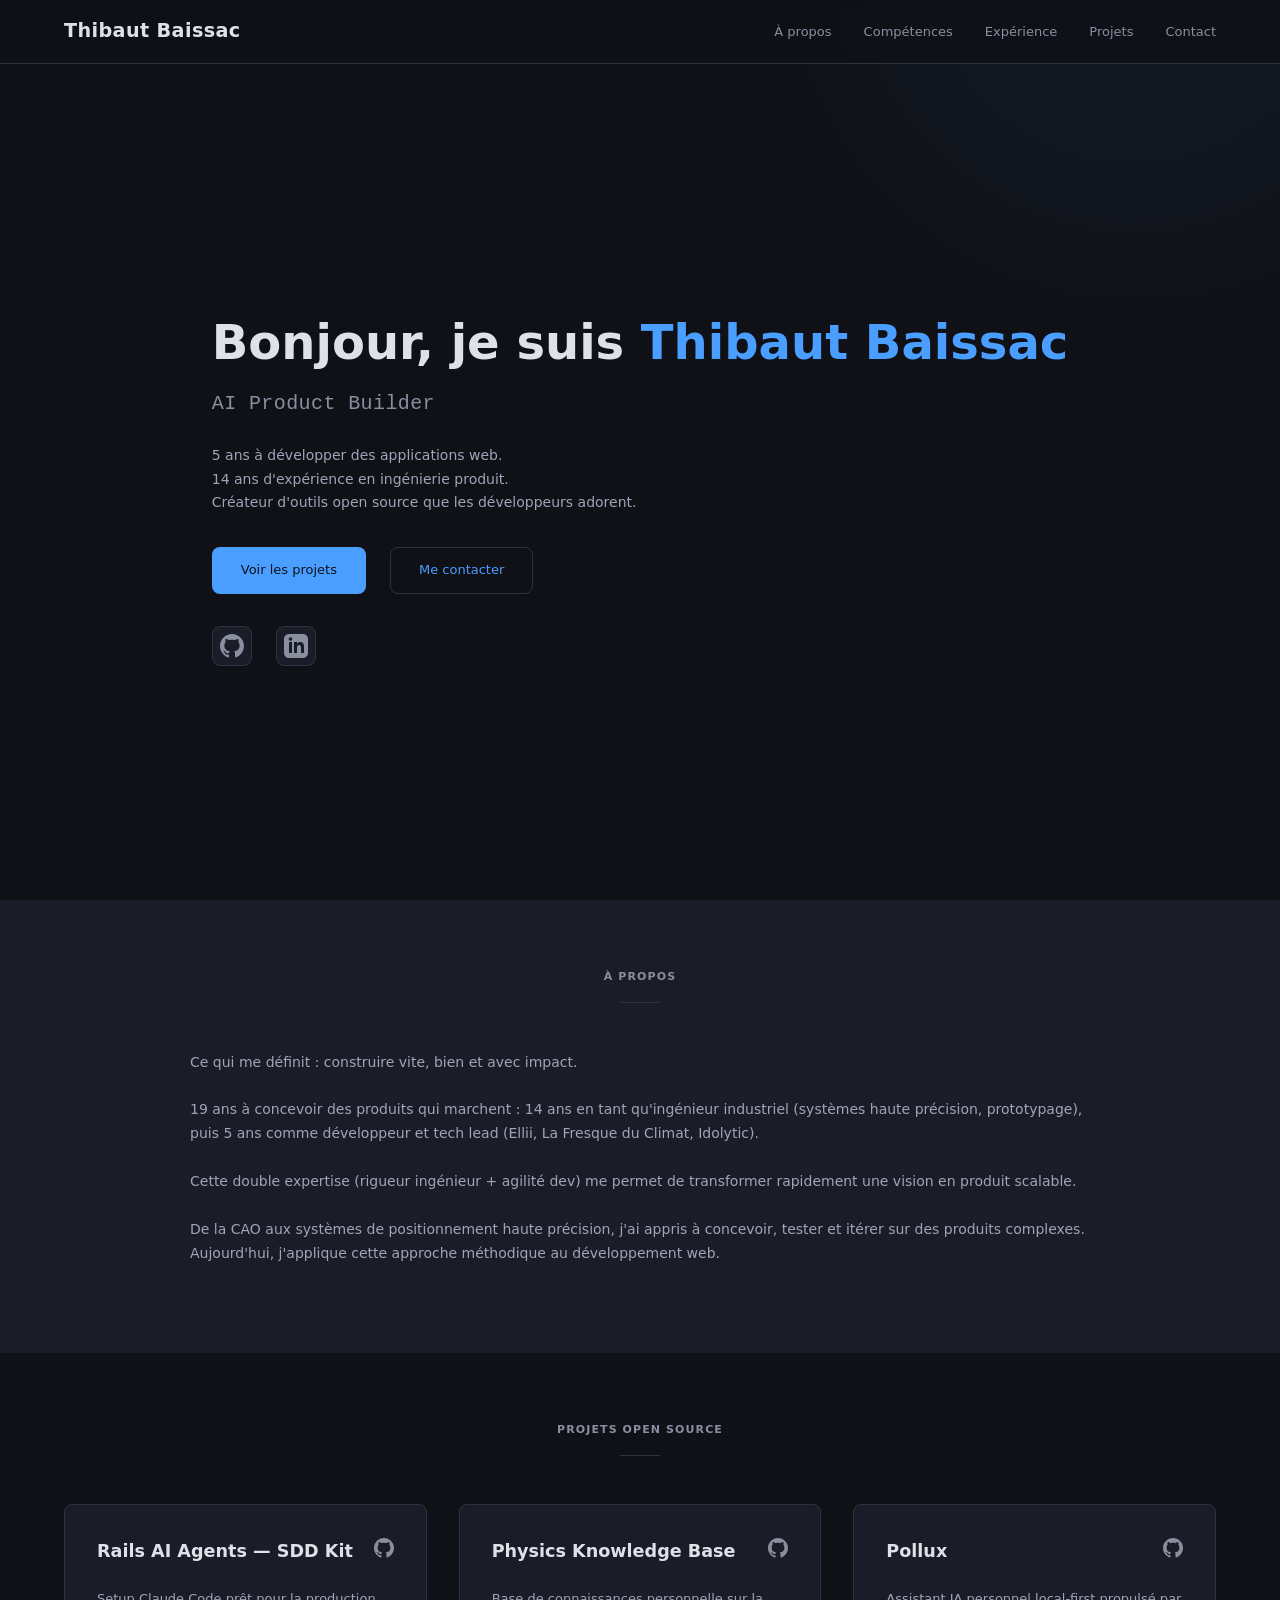
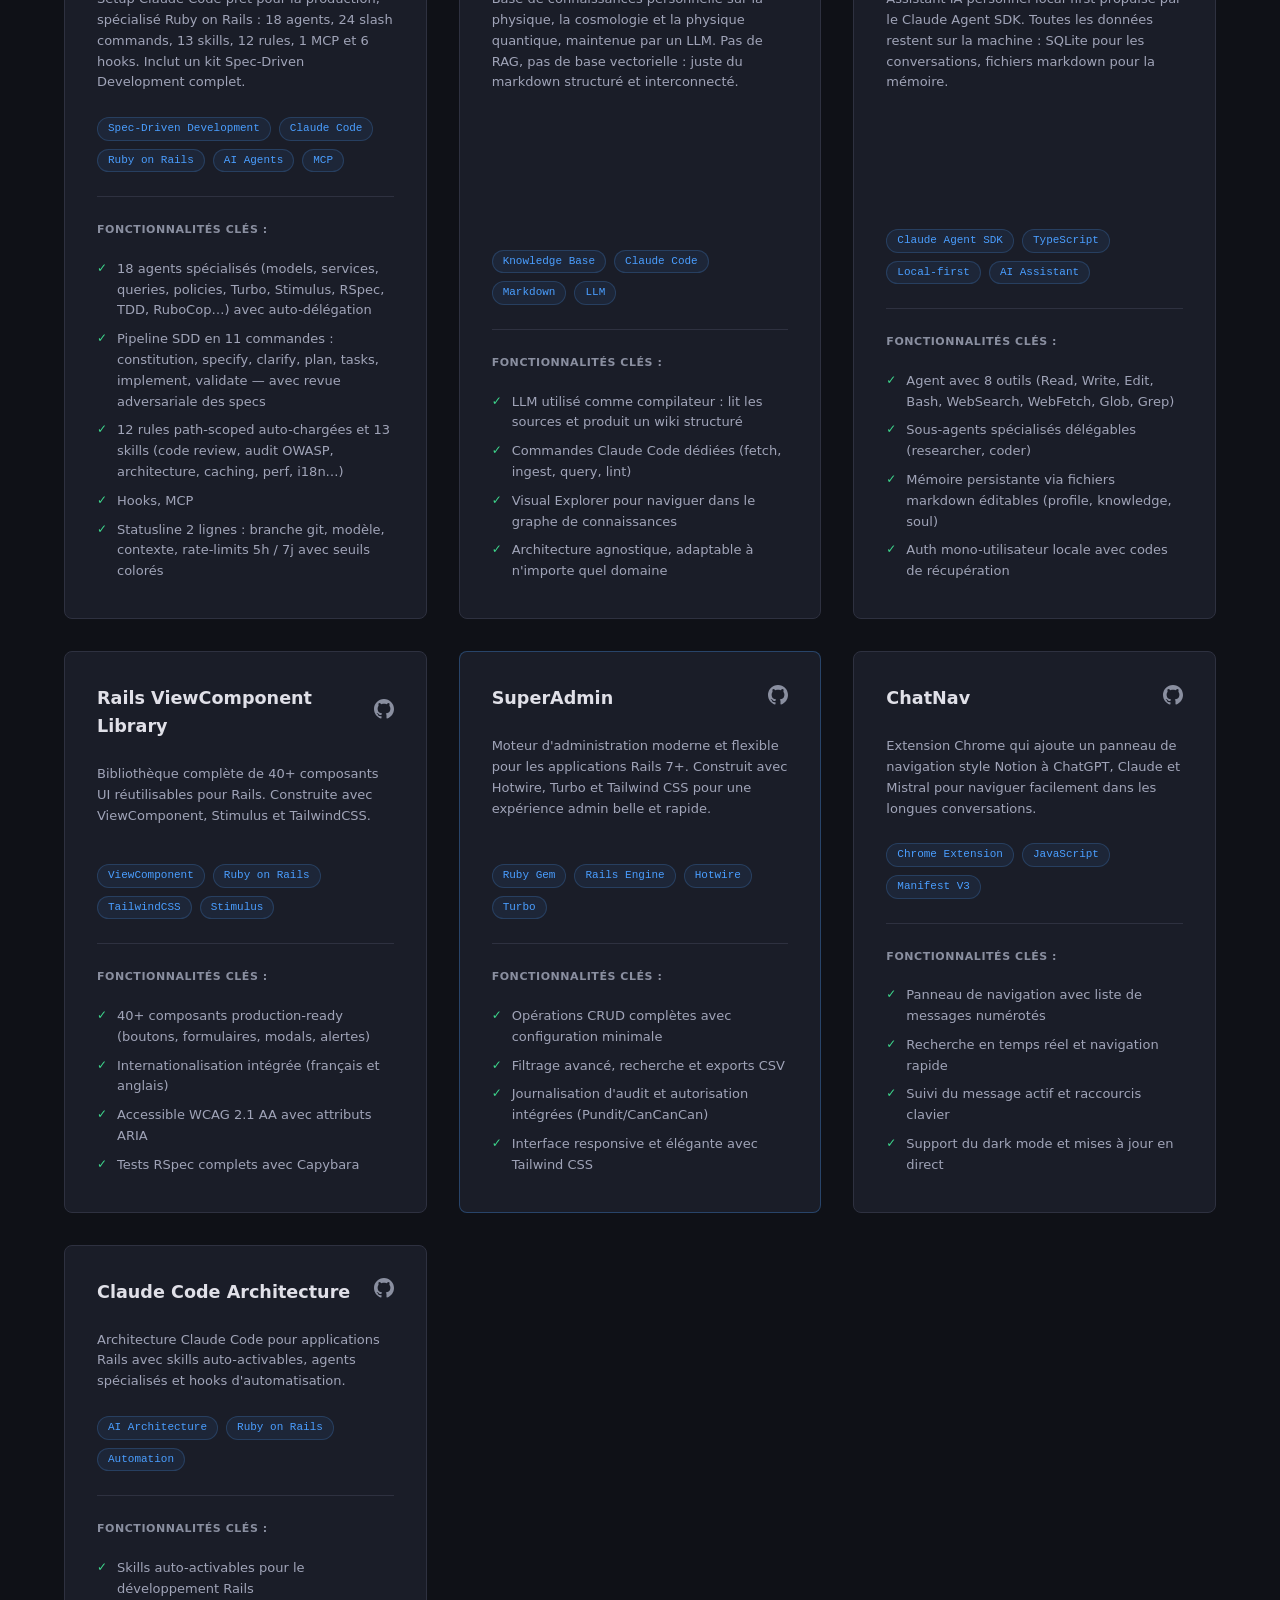
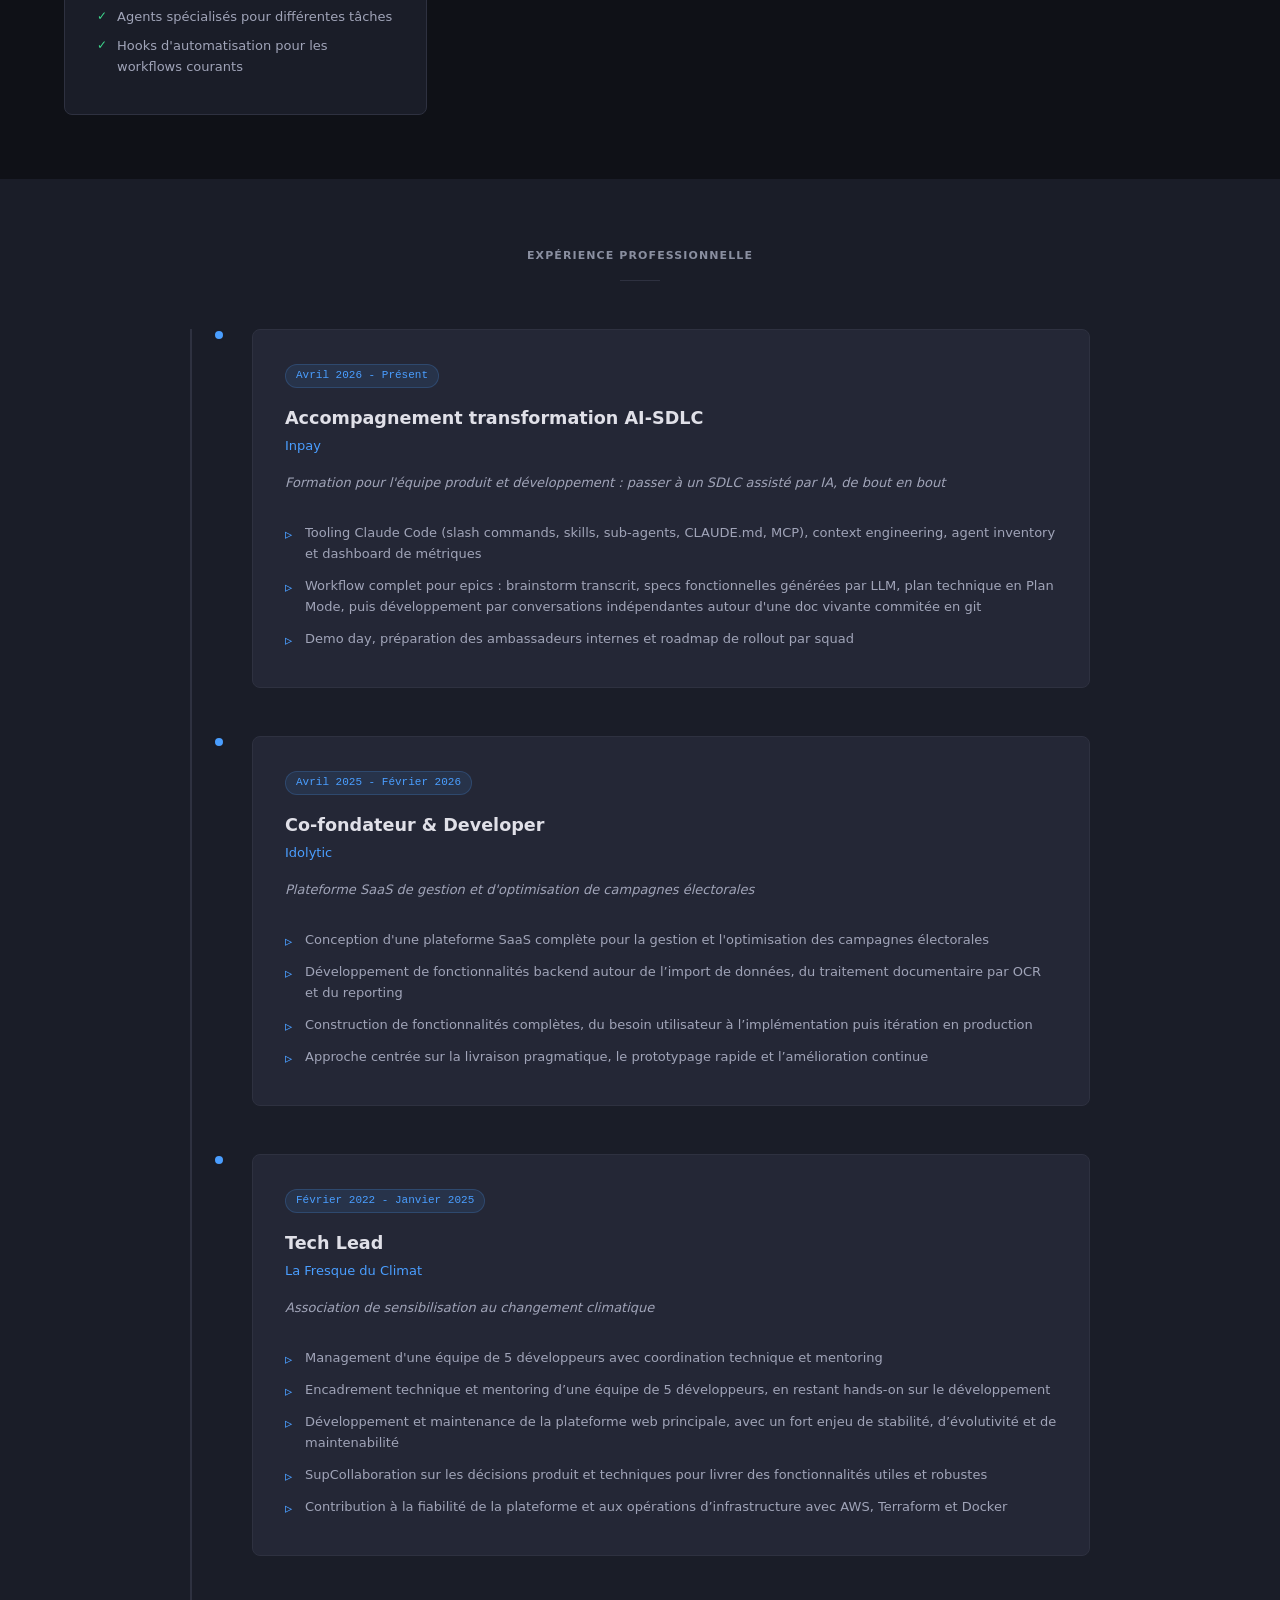
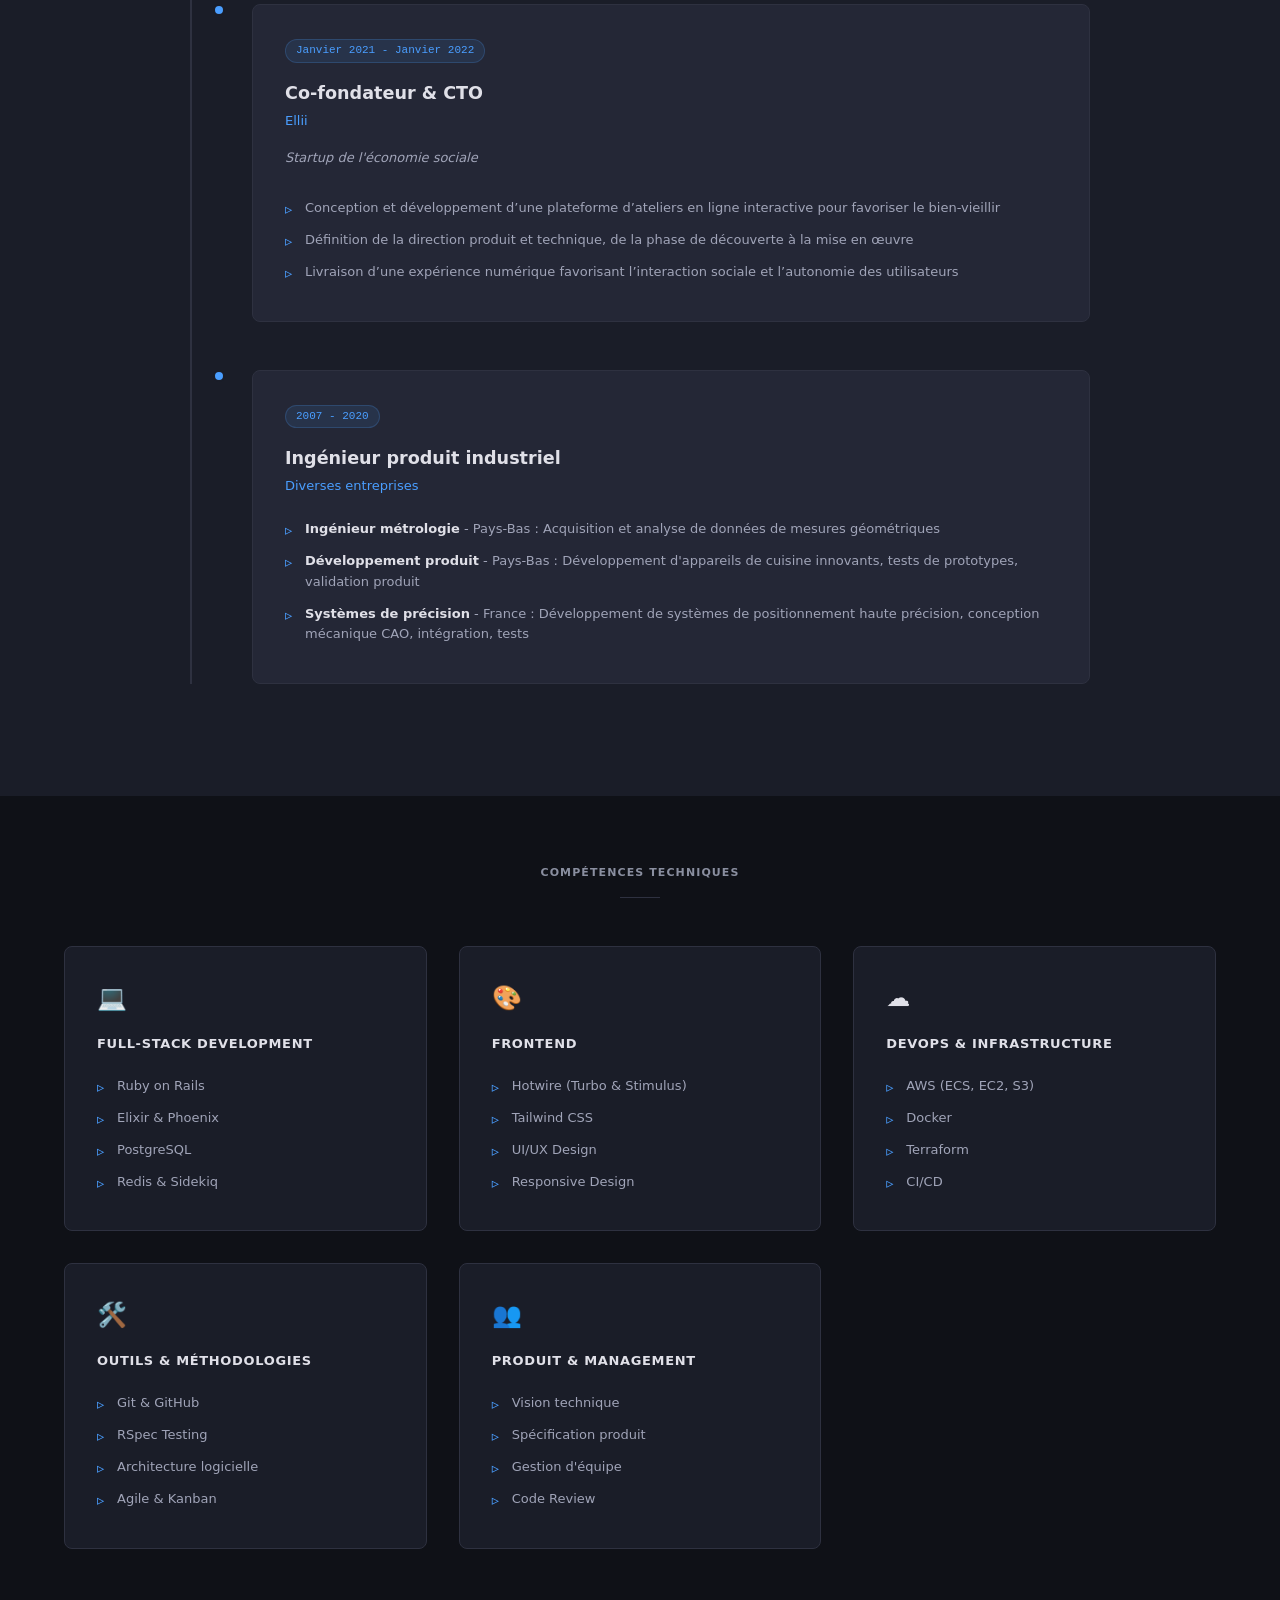
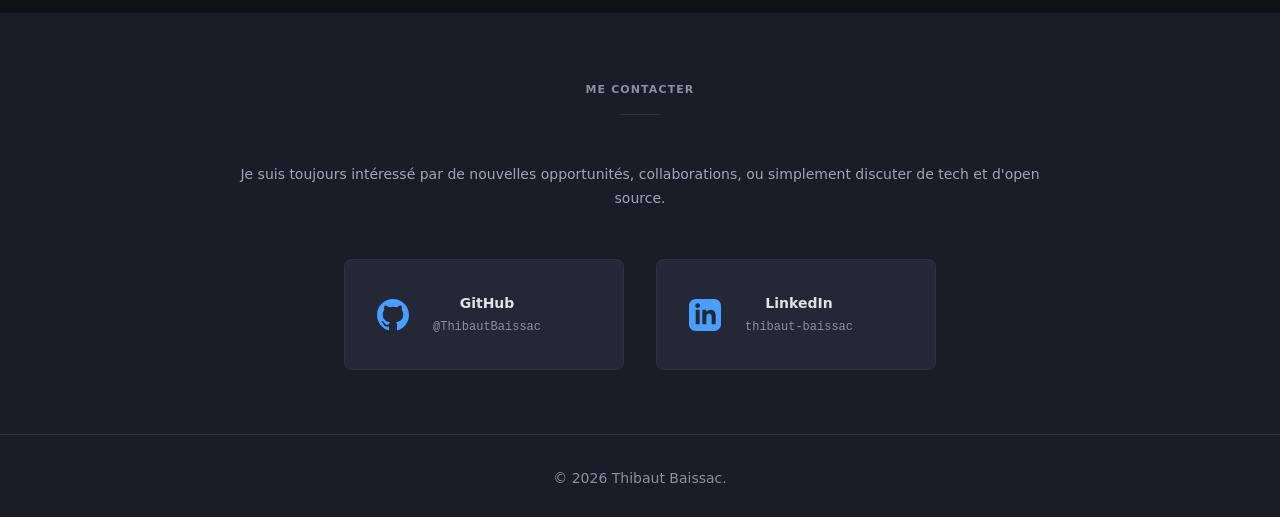
==== commit a33838bd: "Highlight AI projects and update homepage content Update meta description and title to "AI Product B" ====
--- a/index.html
+++ b/index.html
@@ -5,14 +5,14 @@
         <meta name="viewport" content="width=device-width, initial-scale=1.0" />
         <meta
             name="description"
-            content="Thibaut Baissac - Product Builder et Full-Stack Developer spécialisé en Ruby on Rails, Elixir et projets open source"
+            content="Thibaut Baissac - AI Product Builder et Full-Stack Developer spécialisé en Ruby on Rails, Elixir et projets open source"
         />
         <meta
             name="keywords"
-            content="Full-Stack Developer, Ruby on Rails, Elixir, Phoenix, Open Source, Tech Lead"
+            content="AI Product Builder, Ruby on Rails, Elixir, Phoenix, Open Source"
         />
         <meta name="author" content="Thibaut Baissac" />
-        <title>Thibaut Baissac - Product Builder & Full-Stack Developer</title>
+        <title>Thibaut Baissac - AI Product Builder</title>
 
         <!-- Favicons -->
         <link rel="icon" type="image/svg+xml" href="favicons/favicon.svg" />
@@ -74,14 +74,12 @@
                             Bonjour, je suis
                             <span class="gradient-text">Thibaut Baissac</span>
                         </h1>
-                        <h2 class="hero-subtitle">
-                            Product Builder & Développeur Full-Stack
-                        </h2>
+                        <h2 class="hero-subtitle">AI Product Builder</h2>
                         <p class="hero-description">
-                            5 ans à développer des applications web avec Ruby on
-                            Rails. Ancien Tech Lead avec 14 ans d'expérience en
-                            ingénierie produit. Actuellement créateur d'outils
-                            open source que les développeurs adorent.
+                            5 ans à développer des applications web.<br />
+                            14 ans d'expérience en ingénierie produit.<br />
+                            Créateur d'outils open source que les développeurs
+                            adorent.
                         </p>
                         <div class="hero-buttons">
                             <a href="#projects" class="btn btn-primary"
@@ -160,9 +158,9 @@
                         <p>
                             De la CAO aux systèmes de positionnement haute
                             précision, j'ai appris à concevoir, tester et itérer
-                            sur des produits complexes. Aujourd'hui, j'applique
-                            cette approche méthodique au développement web avec
-                            la stack moderne : Rails, Hotwire, Kamal, IA.
+                            sur des produits complexes. <br />
+                            Aujourd'hui, j'applique cette approche méthodique au
+                            développement web.
                         </p>
                     </div>
                 </div>
@@ -179,53 +177,10 @@
                 <div class="projects-grid">
                     <!-- Rails AI Agent Suite -->
                     <div class="project-card">
-                        <div class="featured-badge">Featured</div>
                         <div class="project-header">
-                            <h3>Rails AI Agent Suite</h3>
+                            <h3>Rails AI Agents — SDD Kit</h3>
                             <a
-                                href="https://github.com/ThibautBaissac/rails-ai-agents"
-                                target="_blank"
-                                rel="noopener"
-                                class="project-link"
-                            >
-                            </a>
-                        </div>
-                        <p class="project-description">
-                            Collection d'agents IA spécialisés pour le
-                            développement Rails avec trois approches
-                            complémentaires : style 37signals, patterns Rails
-                            standard, et agents de spécification fonctionnelle.
-                        </p>
-                        <div class="project-tags">
-                            <span class="tag">Ruby on Rails</span>
-                            <span class="tag">AI Agents</span>
-                            <span class="tag">Developer Tools</span>
-                        </div>
-                        <div class="project-features">
-                            <h4>Fonctionnalités clés :</h4>
-                            <ul>
-                                <li>
-                                    Skills auto-activables pour les projets
-                                    Rails
-                                </li>
-                                <li>
-                                    Agents spécialisés (TDD, Service Objects,
-                                    Query Objects)
-                                </li>
-                                <li>
-                                    Hooks d'automatisation et patterns
-                                    architecturaux
-                                </li>
-                            </ul>
-                        </div>
-                    </div>
-
-                    <!-- ViewComponent Library -->
-                    <div class="project-card">
-                        <div class="project-header">
-                            <h3>Rails ViewComponent Library</h3>
-                            <a
-                                href="https://github.com/ThibautBaissac/view_components"
+                                href="https://github.com/ThibautBaissac/rails_ai_agents"
                                 target="_blank"
                                 rel="noopener"
                                 class="project-link"
@@ -243,41 +198,52 @@
                             </a>
                         </div>
                         <p class="project-description">
-                            Bibliothèque complète de 40+ composants UI
-                            réutilisables pour Rails. Construite avec
-                            ViewComponent, Stimulus et TailwindCSS.
+                            Setup Claude Code prêt pour la production,
+                            spécialisé Ruby on Rails : 18 agents, 24 slash
+                            commands, 13 skills, 12 rules, 1 MCP et 6 hooks.
+                            Inclut un kit Spec-Driven Development complet.
                         </p>
                         <div class="project-tags">
-                            <span class="tag">ViewComponent</span>
+                            <span class="tag">Spec-Driven Development</span>
+                            <span class="tag">Claude Code</span>
                             <span class="tag">Ruby on Rails</span>
-                            <span class="tag">TailwindCSS</span>
-                            <span class="tag">Stimulus</span>
+                            <span class="tag">AI Agents</span>
+                            <span class="tag">MCP</span>
                         </div>
                         <div class="project-features">
                             <h4>Fonctionnalités clés :</h4>
                             <ul>
                                 <li>
-                                    40+ composants production-ready (boutons,
-                                    formulaires, modals, alertes)
-                                </li>
-                                <li>
-                                    Internationalisation intégrée (français et
-                                    anglais)
-                                </li>
-                                <li>
-                                    Accessible WCAG 2.1 AA avec attributs ARIA
-                                </li>
-                                <li>Tests RSpec complets avec Capybara</li>
-                            </ul>
-                        </div>
-                    </div>
-
-                    <!-- SuperAdmin -->
-                    <div class="project-card featured">
+                                    18 agents spécialisés (models, services,
+                                    queries, policies, Turbo, Stimulus, RSpec,
+                                    TDD, RuboCop…) avec auto-délégation
+                                </li>
+                                <li>
+                                    Pipeline SDD en 11 commandes : constitution,
+                                    specify, clarify, plan, tasks, implement,
+                                    validate — avec revue adversariale des specs
+                                </li>
+                                <li>
+                                    12 rules path-scoped auto-chargées et 13
+                                    skills (code review, audit OWASP,
+                                    architecture, caching, perf, i18n…)
+                                </li>
+                                <li>Hooks, MCP</li>
+                                <li>
+                                    Statusline 2 lignes : branche git, modèle,
+                                    contexte, rate-limits 5h / 7j avec seuils
+                                    colorés
+                                </li>
+                            </ul>
+                        </div>
+                    </div>
+
+                    <!-- Physics Knowledge Base -->
+                    <div class="project-card">
                         <div class="project-header">
-                            <h3>SuperAdmin</h3>
+                            <h3>Physics Knowledge Base</h3>
                             <a
-                                href="https://github.com/ThibautBaissac/super_admin"
+                                href="https://github.com/ThibautBaissac/kb-physics"
                                 target="_blank"
                                 rel="noopener"
                                 class="project-link"
@@ -295,45 +261,46 @@
                             </a>
                         </div>
                         <p class="project-description">
-                            Moteur d'administration moderne et flexible pour les
-                            applications Rails 7+. Construit avec Hotwire, Turbo
-                            et Tailwind CSS pour une expérience admin belle et
-                            rapide.
+                            Base de connaissances personnelle sur la physique,
+                            la cosmologie et la physique quantique, maintenue
+                            par un LLM. Pas de RAG, pas de base vectorielle :
+                            juste du markdown structuré et interconnecté.
                         </p>
                         <div class="project-tags">
-                            <span class="tag">Ruby Gem</span>
-                            <span class="tag">Rails Engine</span>
-                            <span class="tag">Hotwire</span>
-                            <span class="tag">Turbo</span>
+                            <span class="tag">Knowledge Base</span>
+                            <span class="tag">Claude Code</span>
+                            <span class="tag">Markdown</span>
+                            <span class="tag">LLM</span>
                         </div>
                         <div class="project-features">
                             <h4>Fonctionnalités clés :</h4>
                             <ul>
                                 <li>
-                                    Opérations CRUD complètes avec configuration
-                                    minimale
-                                </li>
-                                <li>
-                                    Filtrage avancé, recherche et exports CSV
-                                </li>
-                                <li>
-                                    Journalisation d'audit et autorisation
-                                    intégrées (Pundit/CanCanCan)
-                                </li>
-                                <li>
-                                    Interface responsive et élégante avec
-                                    Tailwind CSS
-                                </li>
-                            </ul>
-                        </div>
-                    </div>
-
-                    <!-- ChatNav -->
+                                    LLM utilisé comme compilateur : lit les
+                                    sources et produit un wiki structuré
+                                </li>
+                                <li>
+                                    Commandes Claude Code dédiées (fetch,
+                                    ingest, query, lint)
+                                </li>
+                                <li>
+                                    Visual Explorer pour naviguer dans le graphe
+                                    de connaissances
+                                </li>
+                                <li>
+                                    Architecture agnostique, adaptable à
+                                    n'importe quel domaine
+                                </li>
+                            </ul>
+                        </div>
+                    </div>
+
+                    <!-- Pollux -->
                     <div class="project-card">
                         <div class="project-header">
-                            <h3>ChatNav</h3>
+                            <h3>Pollux</h3>
                             <a
-                                href="https://github.com/ThibautBaissac/chatnav"
+                                href="https://github.com/ThibautBaissac/pollux"
                                 target="_blank"
                                 rel="noopener"
                                 class="project-link"
@@ -351,42 +318,46 @@
                             </a>
                         </div>
                         <p class="project-description">
-                            Extension Chrome qui ajoute un panneau de navigation
-                            style Notion à ChatGPT, Claude et Mistral pour
-                            naviguer facilement dans les longues conversations.
+                            Assistant IA personnel local-first propulsé par le
+                            Claude Agent SDK. Toutes les données restent sur la
+                            machine : SQLite pour les conversations, fichiers
+                            markdown pour la mémoire.
                         </p>
                         <div class="project-tags">
-                            <span class="tag">Chrome Extension</span>
-                            <span class="tag">JavaScript</span>
-                            <span class="tag">Manifest V3</span>
+                            <span class="tag">Claude Agent SDK</span>
+                            <span class="tag">TypeScript</span>
+                            <span class="tag">Local-first</span>
+                            <span class="tag">AI Assistant</span>
                         </div>
                         <div class="project-features">
                             <h4>Fonctionnalités clés :</h4>
                             <ul>
                                 <li>
-                                    Panneau de navigation avec liste de messages
-                                    numérotés
-                                </li>
-                                <li>
-                                    Recherche en temps réel et navigation rapide
-                                </li>
-                                <li>
-                                    Suivi du message actif et raccourcis clavier
-                                </li>
-                                <li>
-                                    Support du dark mode et mises à jour en
-                                    direct
-                                </li>
-                            </ul>
-                        </div>
-                    </div>
-
-                    <!-- Claude Code Architecture -->
+                                    Agent avec 8 outils (Read, Write, Edit,
+                                    Bash, WebSearch, WebFetch, Glob, Grep)
+                                </li>
+                                <li>
+                                    Sous-agents spécialisés délégables
+                                    (researcher, coder)
+                                </li>
+                                <li>
+                                    Mémoire persistante via fichiers markdown
+                                    éditables (profile, knowledge, soul)
+                                </li>
+                                <li>
+                                    Auth mono-utilisateur locale avec codes de
+                                    récupération
+                                </li>
+                            </ul>
+                        </div>
+                    </div>
+
+                    <!-- ViewComponent Library -->
                     <div class="project-card">
                         <div class="project-header">
-                            <h3>Claude Code Architecture</h3>
+                            <h3>Rails ViewComponent Library</h3>
                             <a
-                                href="https://github.com/ThibautBaissac/claude-code-architecture"
+                                href="https://github.com/ThibautBaissac/view_components"
                                 target="_blank"
                                 rel="noopener"
                                 class="project-link"
@@ -404,6 +375,167 @@
                             </a>
                         </div>
                         <p class="project-description">
+                            Bibliothèque complète de 40+ composants UI
+                            réutilisables pour Rails. Construite avec
+                            ViewComponent, Stimulus et TailwindCSS.
+                        </p>
+                        <div class="project-tags">
+                            <span class="tag">ViewComponent</span>
+                            <span class="tag">Ruby on Rails</span>
+                            <span class="tag">TailwindCSS</span>
+                            <span class="tag">Stimulus</span>
+                        </div>
+                        <div class="project-features">
+                            <h4>Fonctionnalités clés :</h4>
+                            <ul>
+                                <li>
+                                    40+ composants production-ready (boutons,
+                                    formulaires, modals, alertes)
+                                </li>
+                                <li>
+                                    Internationalisation intégrée (français et
+                                    anglais)
+                                </li>
+                                <li>
+                                    Accessible WCAG 2.1 AA avec attributs ARIA
+                                </li>
+                                <li>Tests RSpec complets avec Capybara</li>
+                            </ul>
+                        </div>
+                    </div>
+
+                    <!-- SuperAdmin -->
+                    <div class="project-card featured">
+                        <div class="project-header">
+                            <h3>SuperAdmin</h3>
+                            <a
+                                href="https://github.com/ThibautBaissac/super_admin"
+                                target="_blank"
+                                rel="noopener"
+                                class="project-link"
+                            >
+                                <svg
+                                    width="20"
+                                    height="20"
+                                    fill="currentColor"
+                                    viewBox="0 0 24 24"
+                                >
+                                    <path
+                                        d="M12 0c-6.626 0-12 5.373-12 12 0 5.302 3.438 9.8 8.207 11.387.599.111.793-.261.793-.577v-2.234c-3.338.726-4.033-1.416-4.033-1.416-.546-1.387-1.333-1.756-1.333-1.756-1.089-.745.083-.729.083-.729 1.205.084 1.839 1.237 1.839 1.237 1.07 1.834 2.807 1.304 3.492.997.107-.775.418-1.305.762-1.604-2.665-.305-5.467-1.334-5.467-5.931 0-1.311.469-2.381 1.236-3.221-.124-.303-.535-1.524.117-3.176 0 0 1.008-.322 3.301 1.23.957-.266 1.983-.399 3.003-.404 1.02.005 2.047.138 3.006.404 2.291-1.552 3.297-1.23 3.297-1.23.653 1.653.242 2.874.118 3.176.77.84 1.235 1.911 1.235 3.221 0 4.609-2.807 5.624-5.479 5.921.43.372.823 1.102.823 2.222v3.293c0 .319.192.694.801.576 4.765-1.589 8.199-6.086 8.199-11.386 0-6.627-5.373-12-12-12z"
+                                    />
+                                </svg>
+                            </a>
+                        </div>
+                        <p class="project-description">
+                            Moteur d'administration moderne et flexible pour les
+                            applications Rails 7+. Construit avec Hotwire, Turbo
+                            et Tailwind CSS pour une expérience admin belle et
+                            rapide.
+                        </p>
+                        <div class="project-tags">
+                            <span class="tag">Ruby Gem</span>
+                            <span class="tag">Rails Engine</span>
+                            <span class="tag">Hotwire</span>
+                            <span class="tag">Turbo</span>
+                        </div>
+                        <div class="project-features">
+                            <h4>Fonctionnalités clés :</h4>
+                            <ul>
+                                <li>
+                                    Opérations CRUD complètes avec configuration
+                                    minimale
+                                </li>
+                                <li>
+                                    Filtrage avancé, recherche et exports CSV
+                                </li>
+                                <li>
+                                    Journalisation d'audit et autorisation
+                                    intégrées (Pundit/CanCanCan)
+                                </li>
+                                <li>
+                                    Interface responsive et élégante avec
+                                    Tailwind CSS
+                                </li>
+                            </ul>
+                        </div>
+                    </div>
+
+                    <!-- ChatNav -->
+                    <div class="project-card">
+                        <div class="project-header">
+                            <h3>ChatNav</h3>
+                            <a
+                                href="https://github.com/ThibautBaissac/chatnav"
+                                target="_blank"
+                                rel="noopener"
+                                class="project-link"
+                            >
+                                <svg
+                                    width="20"
+                                    height="20"
+                                    fill="currentColor"
+                                    viewBox="0 0 24 24"
+                                >
+                                    <path
+                                        d="M12 0c-6.626 0-12 5.373-12 12 0 5.302 3.438 9.8 8.207 11.387.599.111.793-.261.793-.577v-2.234c-3.338.726-4.033-1.416-4.033-1.416-.546-1.387-1.333-1.756-1.333-1.756-1.089-.745.083-.729.083-.729 1.205.084 1.839 1.237 1.839 1.237 1.07 1.834 2.807 1.304 3.492.997.107-.775.418-1.305.762-1.604-2.665-.305-5.467-1.334-5.467-5.931 0-1.311.469-2.381 1.236-3.221-.124-.303-.535-1.524.117-3.176 0 0 1.008-.322 3.301 1.23.957-.266 1.983-.399 3.003-.404 1.02.005 2.047.138 3.006.404 2.291-1.552 3.297-1.23 3.297-1.23.653 1.653.242 2.874.118 3.176.77.84 1.235 1.911 1.235 3.221 0 4.609-2.807 5.624-5.479 5.921.43.372.823 1.102.823 2.222v3.293c0 .319.192.694.801.576 4.765-1.589 8.199-6.086 8.199-11.386 0-6.627-5.373-12-12-12z"
+                                    />
+                                </svg>
+                            </a>
+                        </div>
+                        <p class="project-description">
+                            Extension Chrome qui ajoute un panneau de navigation
+                            style Notion à ChatGPT, Claude et Mistral pour
+                            naviguer facilement dans les longues conversations.
+                        </p>
+                        <div class="project-tags">
+                            <span class="tag">Chrome Extension</span>
+                            <span class="tag">JavaScript</span>
+                            <span class="tag">Manifest V3</span>
+                        </div>
+                        <div class="project-features">
+                            <h4>Fonctionnalités clés :</h4>
+                            <ul>
+                                <li>
+                                    Panneau de navigation avec liste de messages
+                                    numérotés
+                                </li>
+                                <li>
+                                    Recherche en temps réel et navigation rapide
+                                </li>
+                                <li>
+                                    Suivi du message actif et raccourcis clavier
+                                </li>
+                                <li>
+                                    Support du dark mode et mises à jour en
+                                    direct
+                                </li>
+                            </ul>
+                        </div>
+                    </div>
+
+                    <!-- Claude Code Architecture -->
+                    <div class="project-card">
+                        <div class="project-header">
+                            <h3>Claude Code Architecture</h3>
+                            <a
+                                href="https://github.com/ThibautBaissac/claude-code-architecture"
+                                target="_blank"
+                                rel="noopener"
+                                class="project-link"
+                            >
+                                <svg
+                                    width="20"
+                                    height="20"
+                                    fill="currentColor"
+                                    viewBox="0 0 24 24"
+                                >
+                                    <path
+                                        d="M12 0c-6.626 0-12 5.373-12 12 0 5.302 3.438 9.8 8.207 11.387.599.111.793-.261.793-.577v-2.234c-3.338.726-4.033-1.416-4.033-1.416-.546-1.387-1.333-1.756-1.333-1.756-1.089-.745.083-.729.083-.729 1.205.084 1.839 1.237 1.839 1.237 1.07 1.834 2.807 1.304 3.492.997.107-.775.418-1.305.762-1.604-2.665-.305-5.467-1.334-5.467-5.931 0-1.311.469-2.381 1.236-3.221-.124-.303-.535-1.524.117-3.176 0 0 1.008-.322 3.301 1.23.957-.266 1.983-.399 3.003-.404 1.02.005 2.047.138 3.006.404 2.291-1.552 3.297-1.23 3.297-1.23.653 1.653.242 2.874.118 3.176.77.84 1.235 1.911 1.235 3.221 0 4.609-2.807 5.624-5.479 5.921.43.372.823 1.102.823 2.222v3.293c0 .319.192.694.801.576 4.765-1.589 8.199-6.086 8.199-11.386 0-6.627-5.373-12-12-12z"
+                                    />
+                                </svg>
+                            </a>
+                        </div>
+                        <p class="project-description">
                             Architecture Claude Code pour applications Rails
                             avec skills auto-activables, agents spécialisés et
                             hooks d'automatisation.
@@ -446,7 +578,43 @@
                         <div class="timeline-marker"></div>
                         <div class="timeline-content">
                             <span class="timeline-date"
-                                >Avril 2025 - Présent</span
+                                >Avril 2026 - Présent</span
+                            >
+                            <h3>Accompagnement transformation AI-SDLC</h3>
+                            <h4>Inpay</h4>
+                            <p>
+                                Formation pour l'équipe produit et développement
+                                : passer à un SDLC assisté par IA, de bout en
+                                bout
+                            </p>
+                            <ul>
+                                <li>
+                                    Tooling Claude Code (slash commands, skills,
+                                    sub-agents, CLAUDE.md, MCP), context
+                                    engineering, agent inventory et dashboard de
+                                    métriques
+                                </li>
+                                <li>
+                                    Workflow complet pour epics : brainstorm
+                                    transcrit, specs fonctionnelles générées par
+                                    LLM, plan technique en Plan Mode, puis
+                                    développement par conversations
+                                    indépendantes autour d'une doc vivante
+                                    commitée en git
+                                </li>
+                                <li>
+                                    Demo day, préparation des ambassadeurs
+                                    internes et roadmap de rollout par squad
+                                </li>
+                            </ul>
+                        </div>
+                    </div>
+
+                    <div class="timeline-item">
+                        <div class="timeline-marker"></div>
+                        <div class="timeline-content">
+                            <span class="timeline-date"
+                                >Avril 2025 - Février 2026</span
                             >
                             <h3>Co-fondateur & Developer</h3>
                             <h4>Idolytic</h4>
@@ -707,10 +875,7 @@
         <!-- Footer -->
         <footer class="footer">
             <div class="container">
-                <p>
-                    &copy; 2026 Thibaut Baissac. Fait avec ❤️ pour la communauté
-                    open source.
-                </p>
+                <p>&copy; 2026 Thibaut Baissac.</p>
             </div>
         </footer>
 
